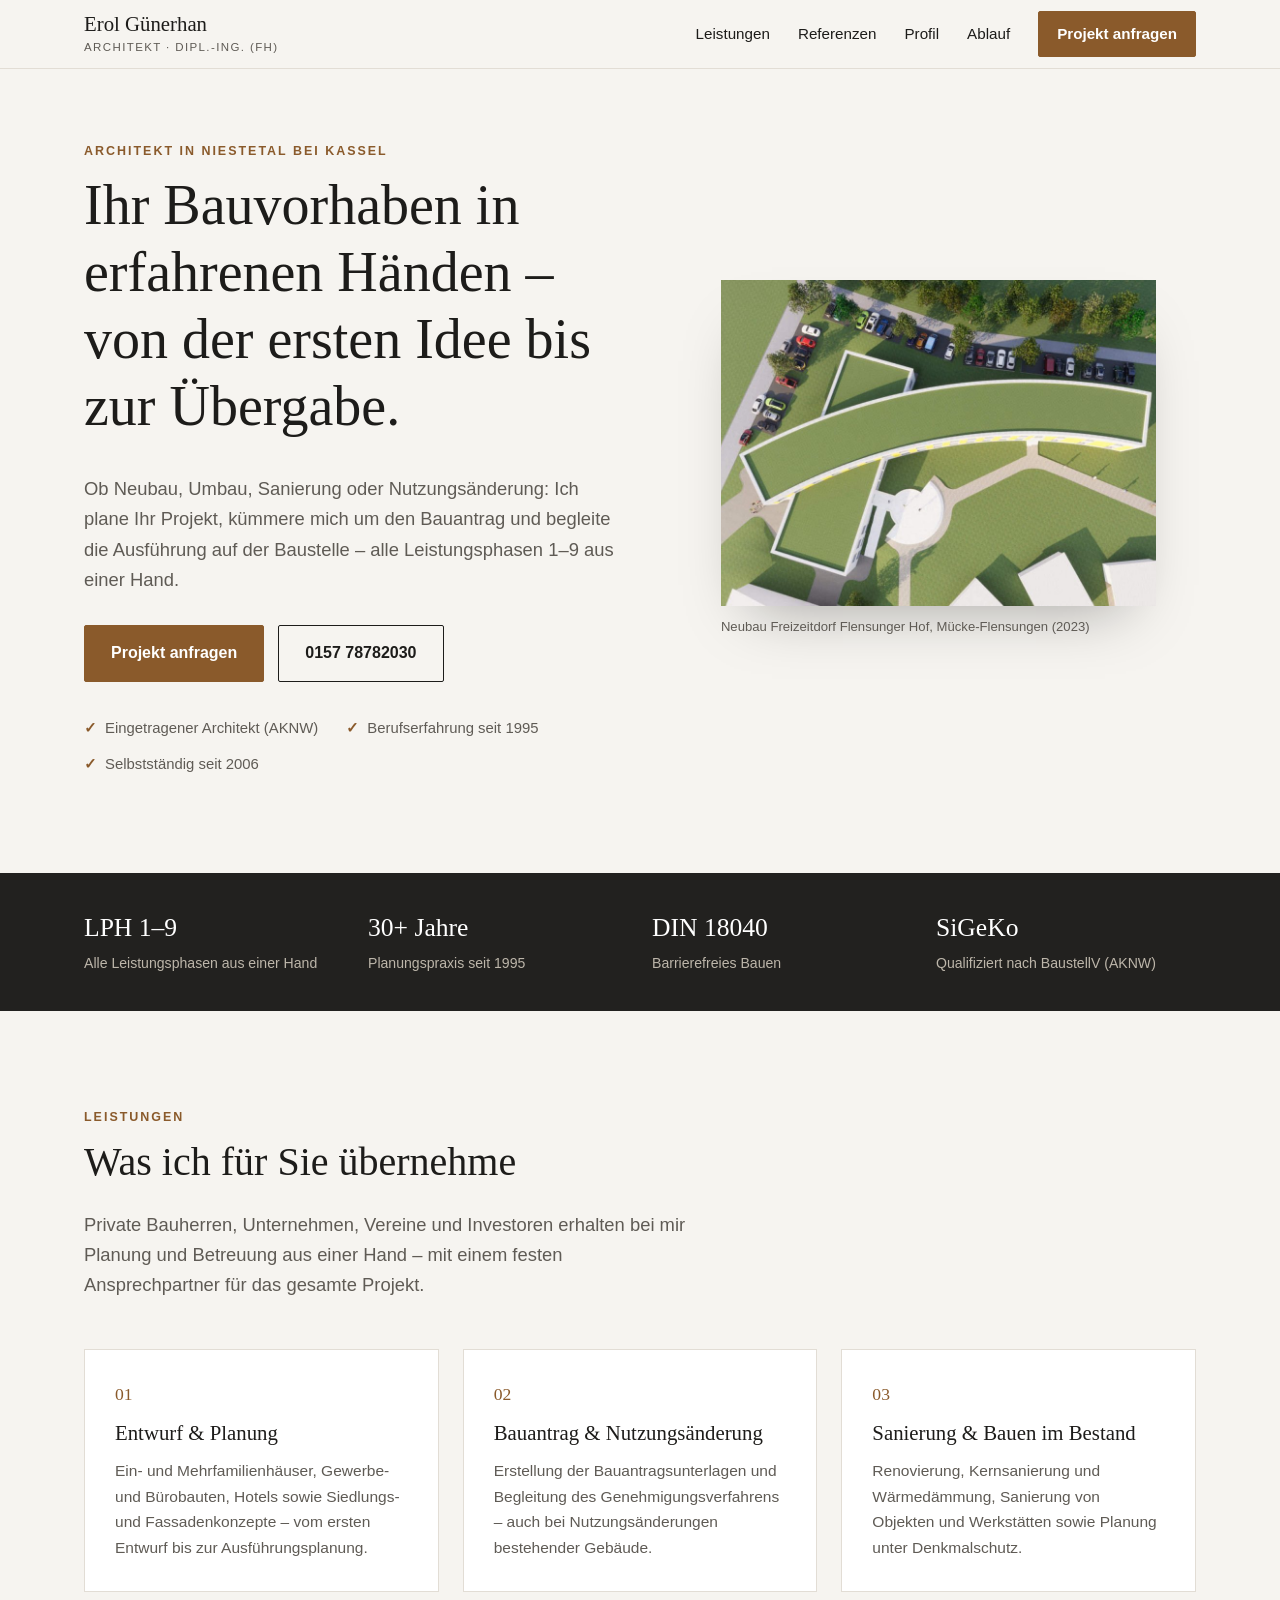
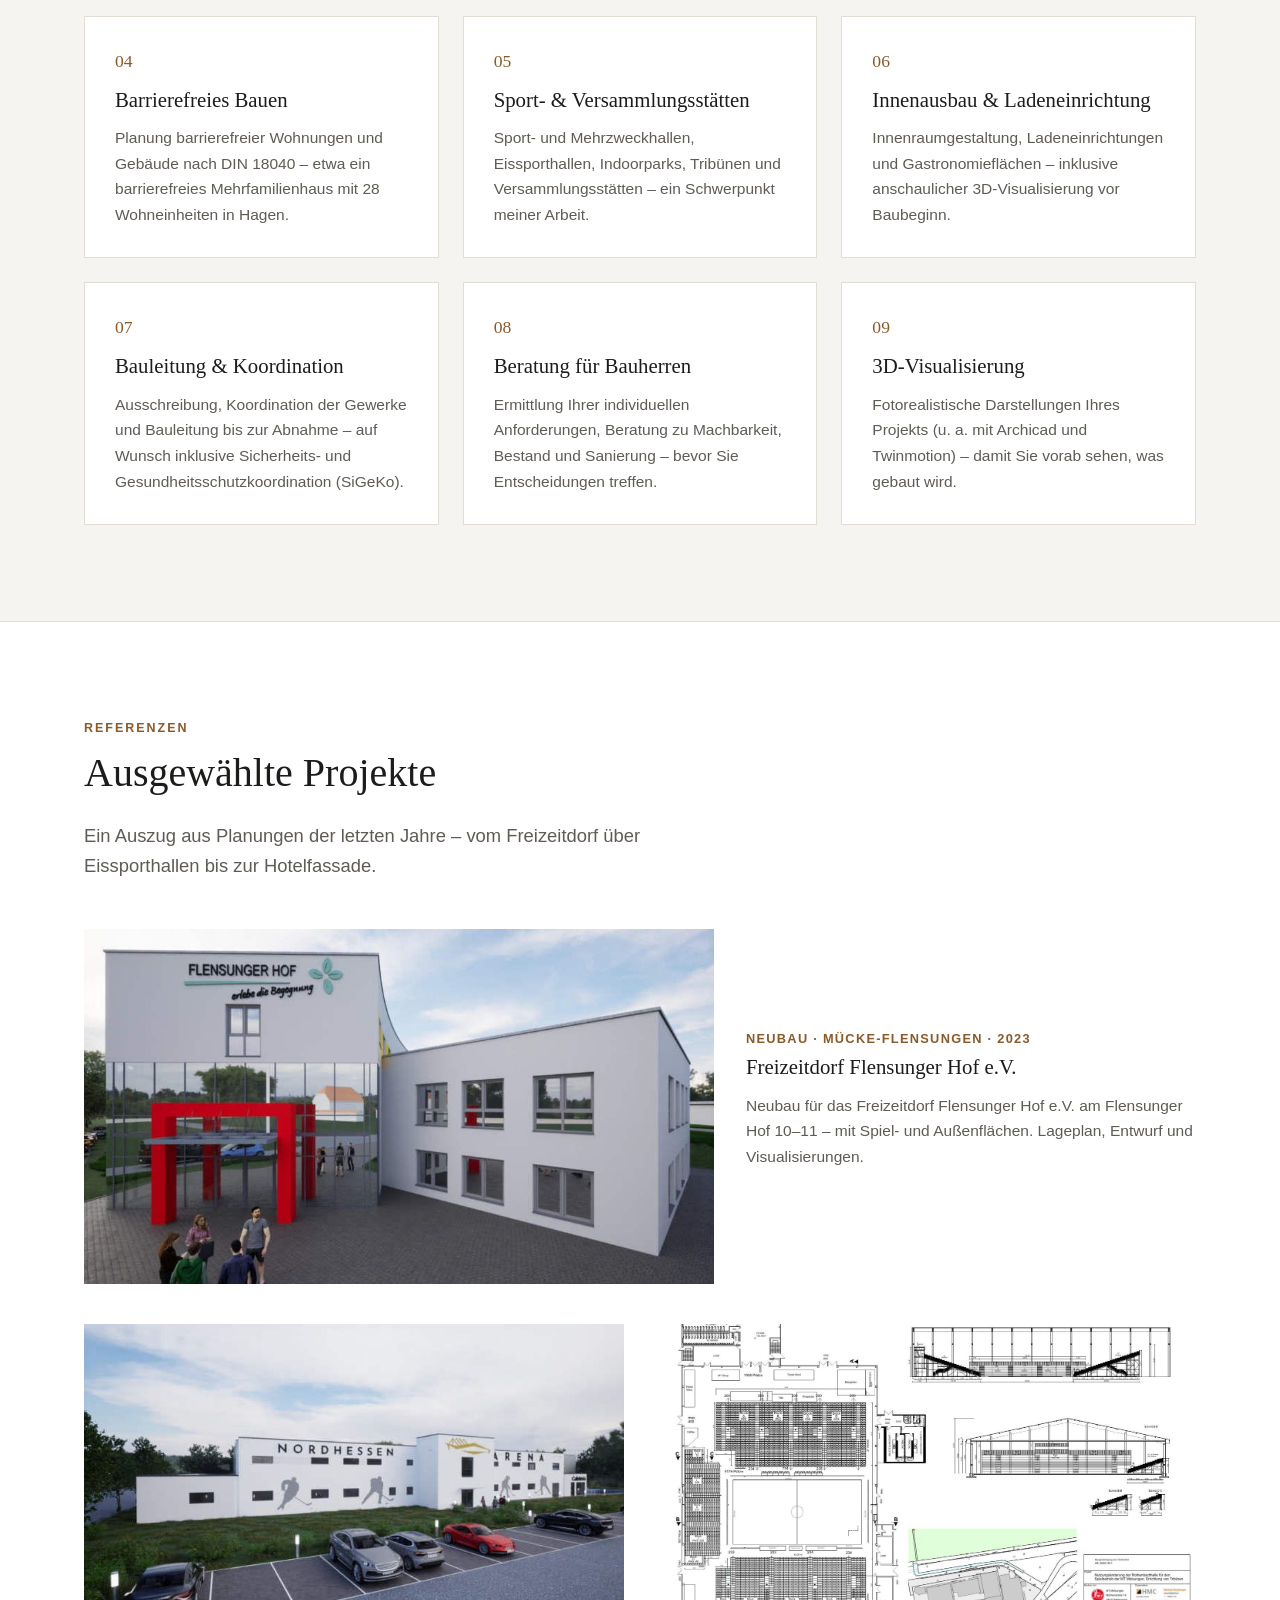
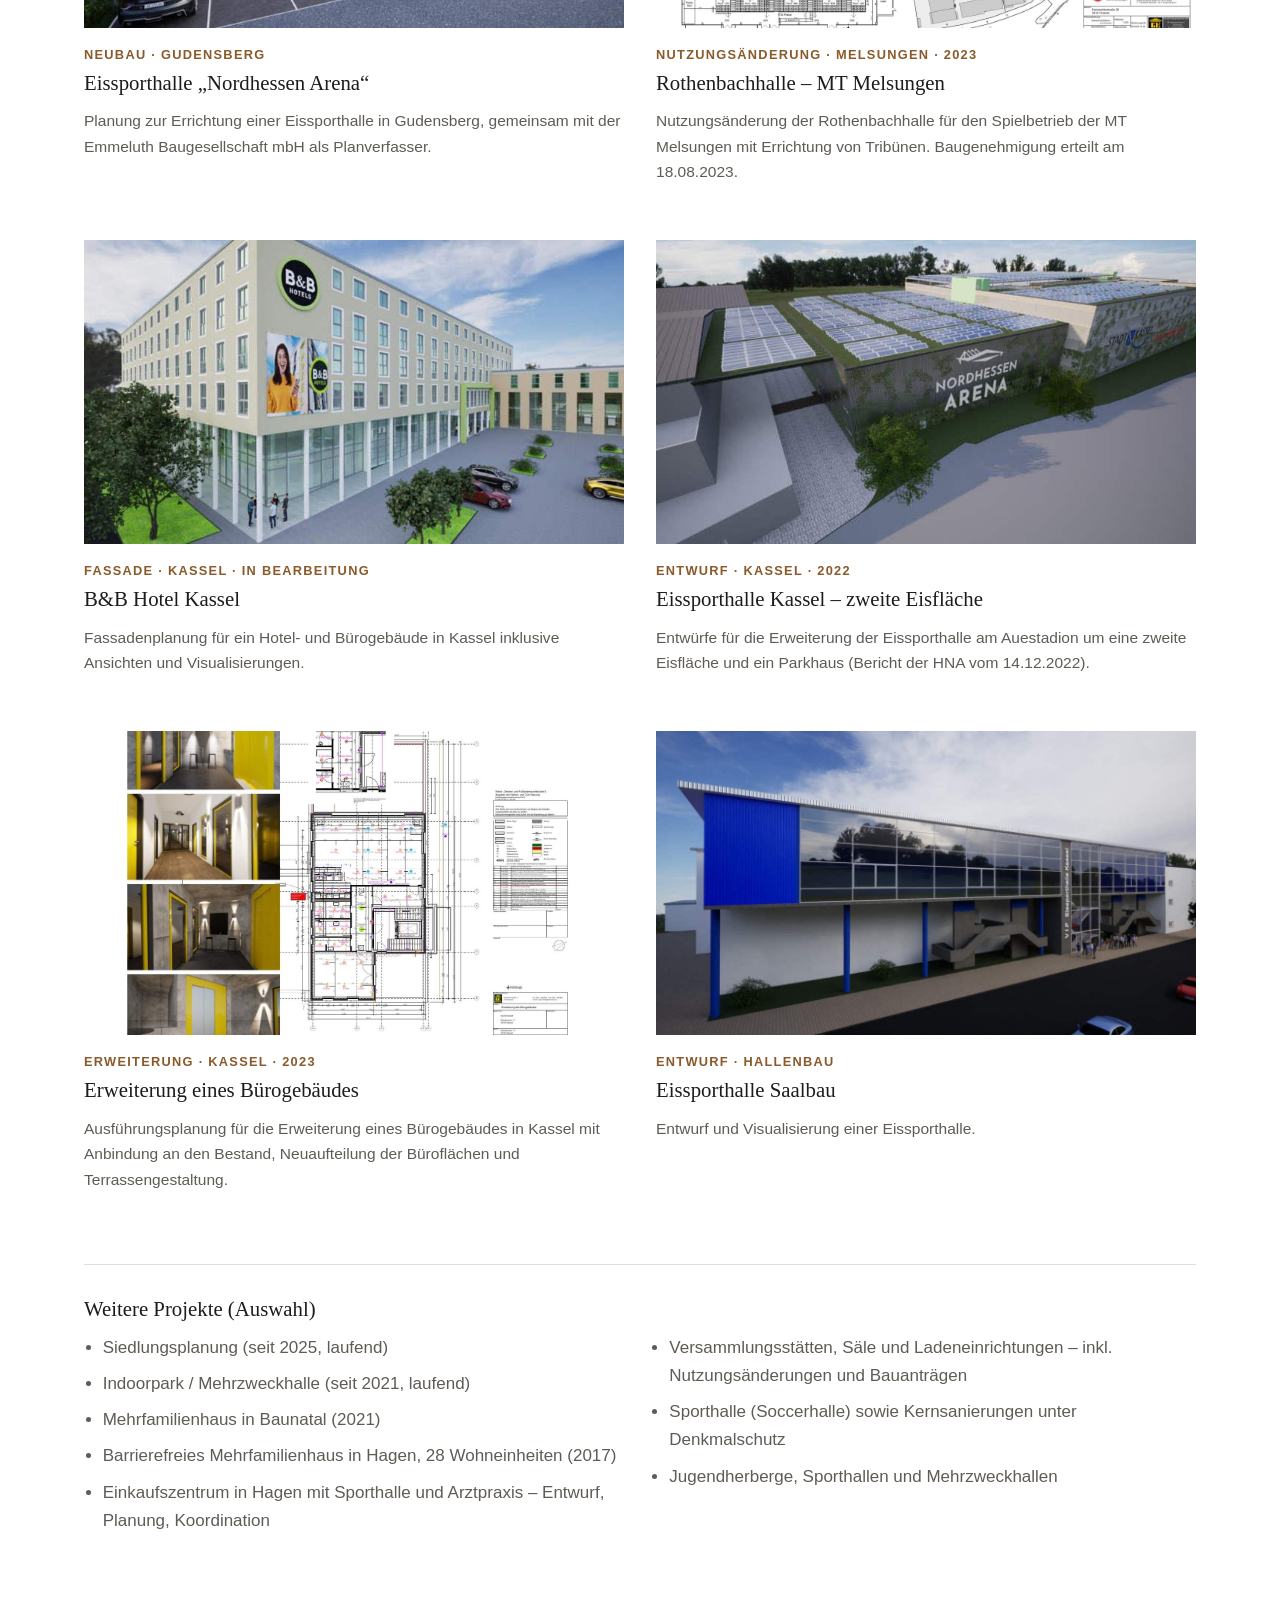
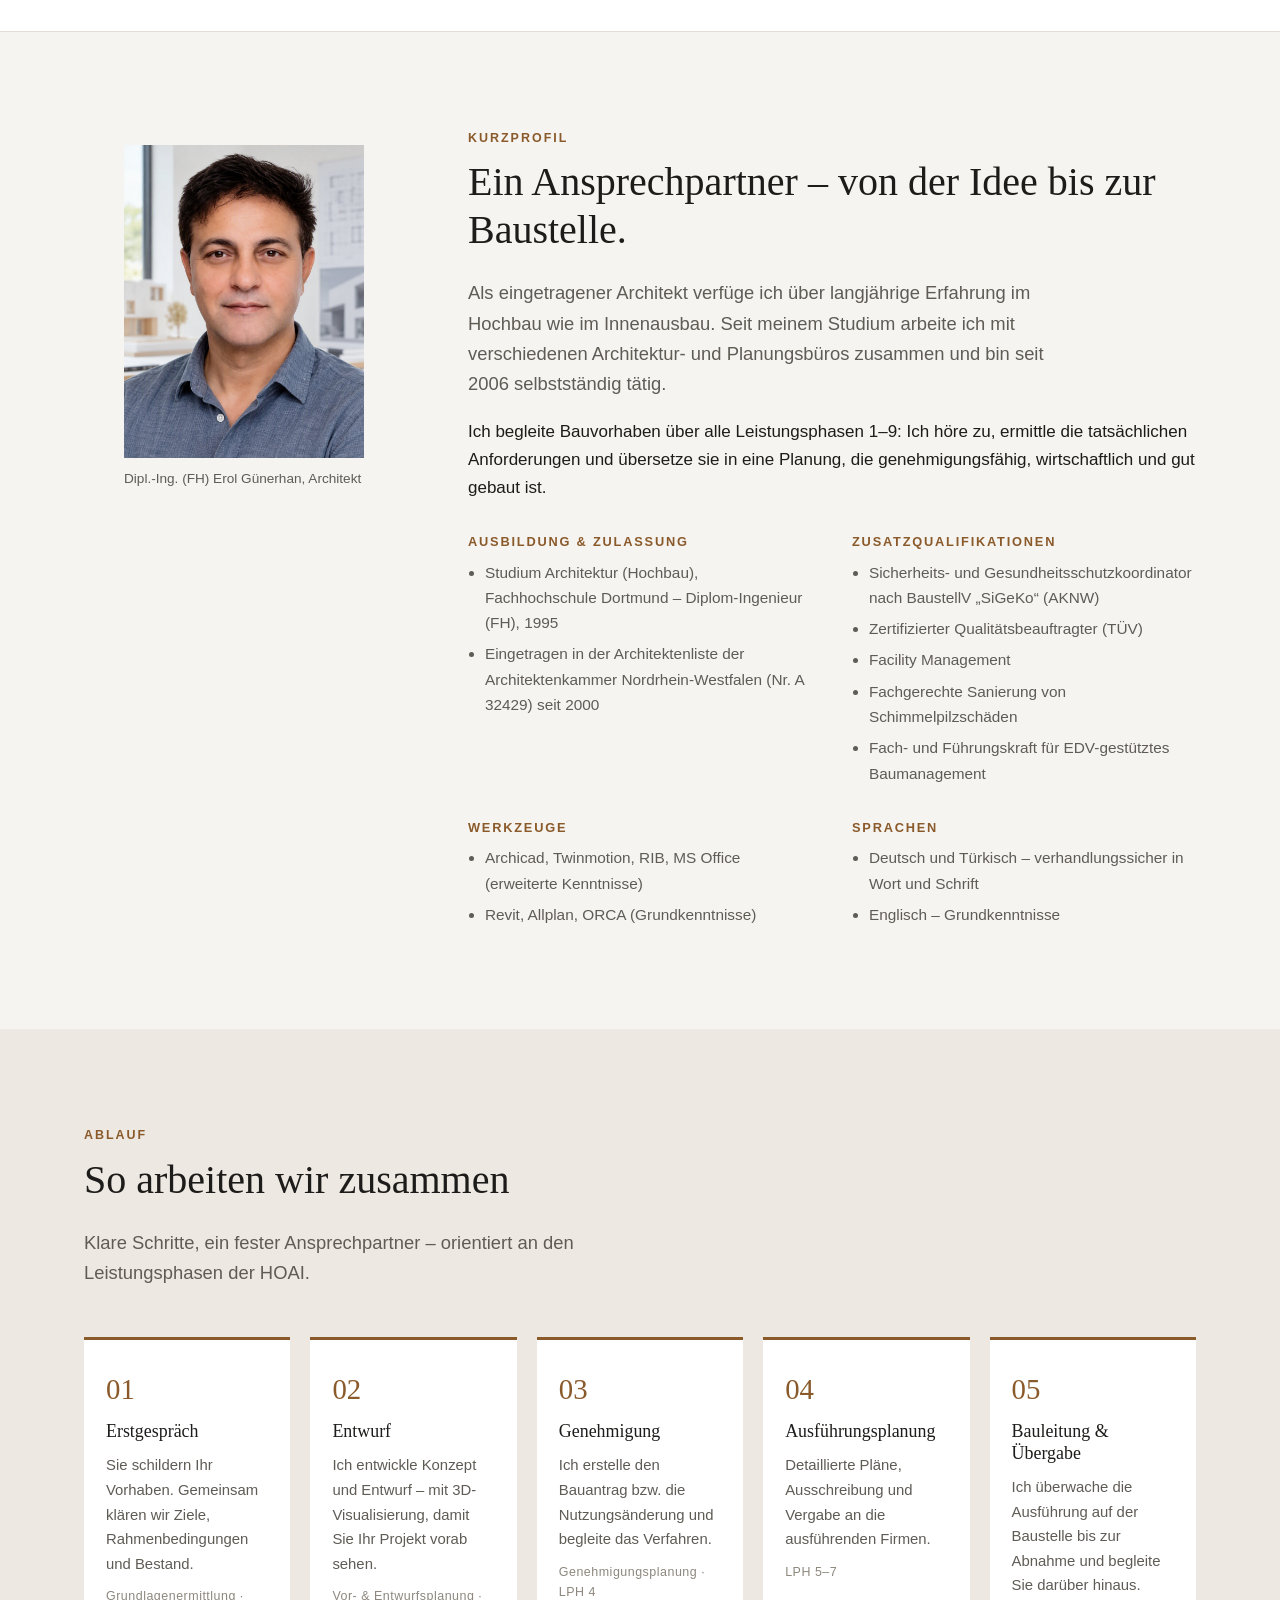
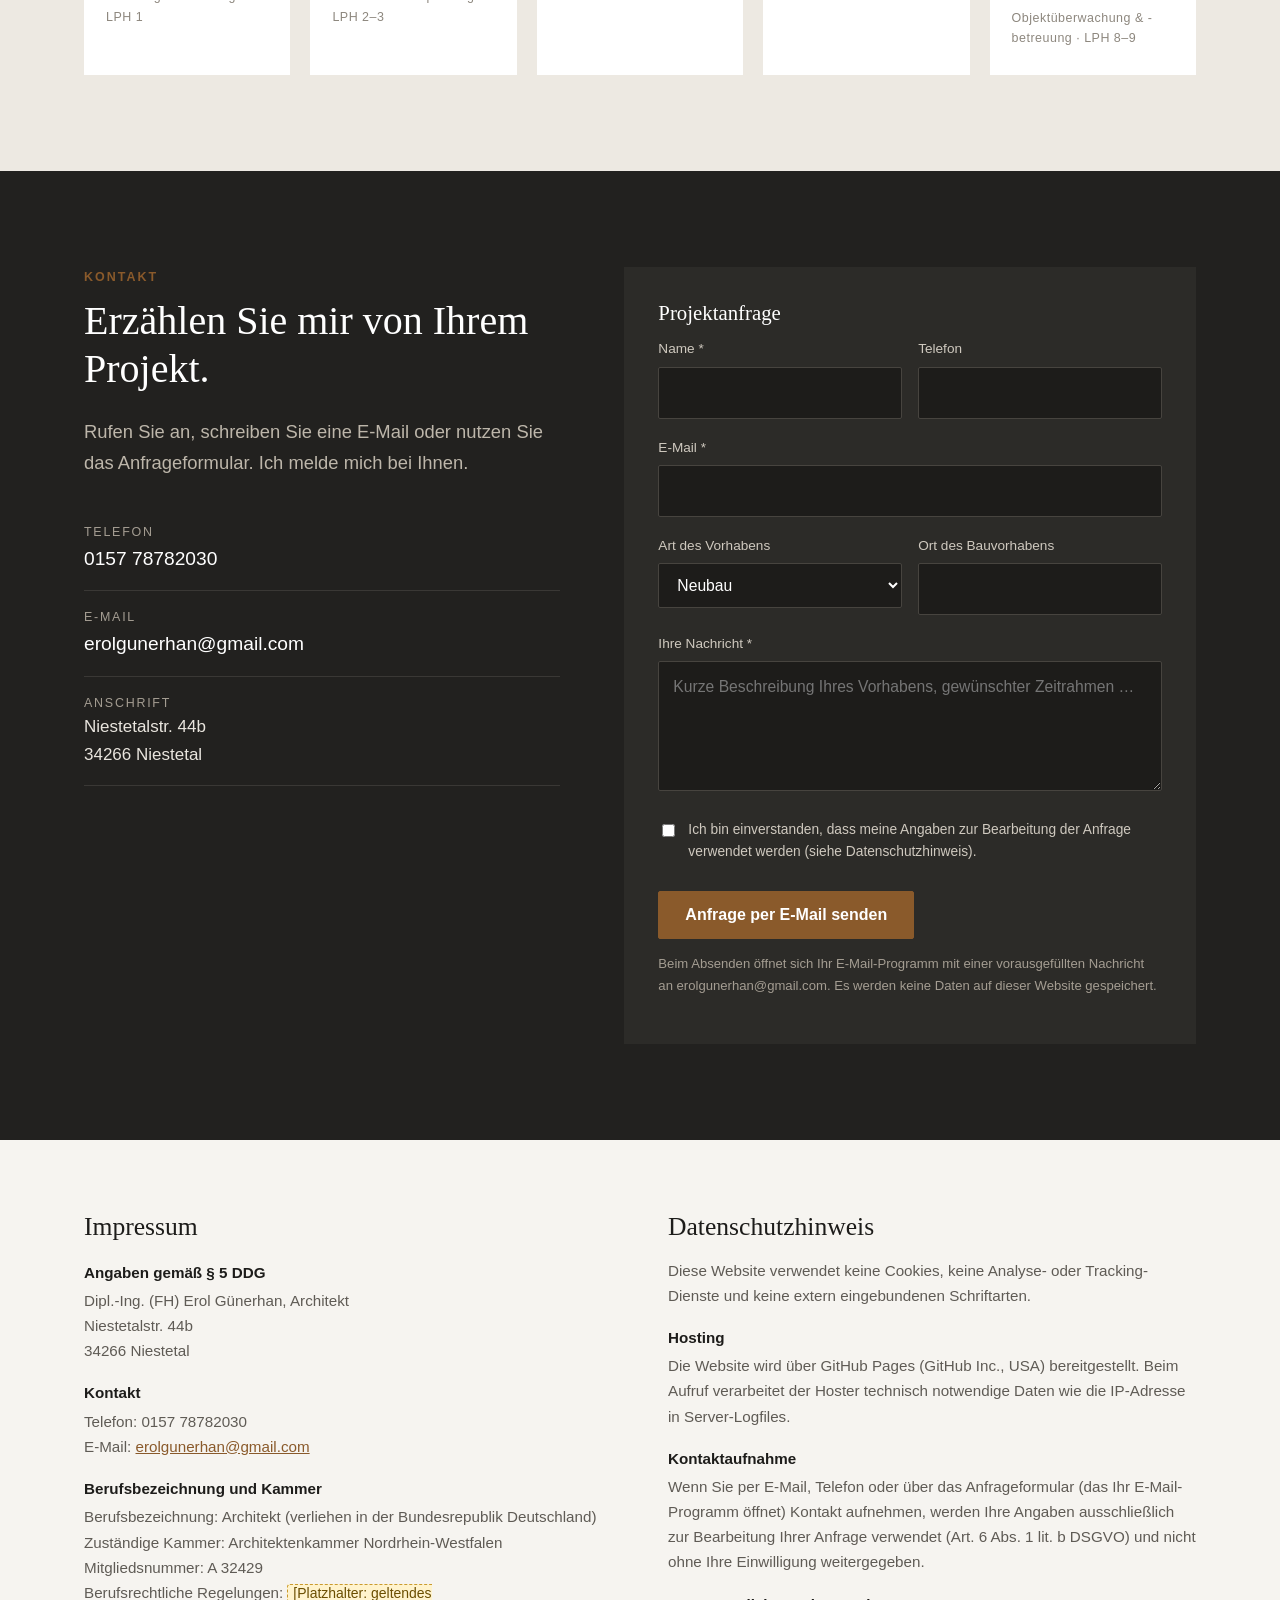
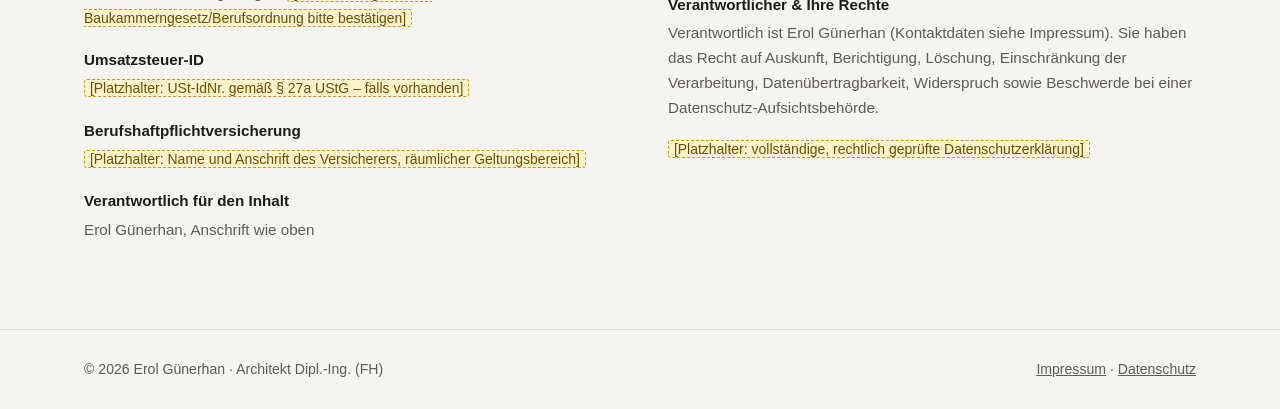
==== index.html @ 26927e98 "Profilbild durch neues Porträt ersetzen" ====
<!doctype html>
<html lang="de">
<head>
<meta charset="utf-8">
<meta name="viewport" content="width=device-width, initial-scale=1">
<title>Architekt Dipl.-Ing. Erol Günerhan – Planung, Bauantrag &amp; Bauleitung | Niestetal bei Kassel</title>
<meta name="description" content="Architekt Dipl.-Ing. (FH) Erol Günerhan aus Niestetal bei Kassel: Planung, Bauanträge, Sanierung, barrierefreies Bauen und Bauleitung – alle Leistungsphasen 1–9 aus einer Hand.">
<meta property="og:title" content="Architekt Dipl.-Ing. Erol Günerhan">
<meta property="og:description" content="Planung, Bauantrag, Sanierung und Bauleitung – Leistungsphasen 1–9 aus einer Hand.">
<meta property="og:image" content="assets/img/flensunger-hof-luftbild.jpg">
<link rel="stylesheet" href="assets/style.css">
</head>
<body>

<header class="site-header">
  <div class="wrap">
    <a class="brand" href="#top"><strong>Erol Günerhan</strong><span>Architekt · Dipl.-Ing. (FH)</span></a>
    <button class="nav-toggle" aria-expanded="false" aria-controls="nav">Menü</button>
    <nav class="nav" id="nav">
      <a href="#leistungen">Leistungen</a>
      <a href="#referenzen">Referenzen</a>
      <a href="#profil">Profil</a>
      <a href="#ablauf">Ablauf</a>
      <a class="btn btn-primary" href="#kontakt">Projekt anfragen</a>
    </nav>
  </div>
</header>

<main id="top">
  <!-- HERO -->
  <section class="hero">
    <div class="wrap hero-grid">
      <div>
        <p class="eyebrow">Architekt in Niestetal bei Kassel</p>
        <h1>Ihr Bauvorhaben in erfahrenen Händen – von der ersten Idee bis zur Übergabe.</h1>
        <p class="lead">Ob Neubau, Umbau, Sanierung oder Nutzungsänderung: Ich plane Ihr Projekt, kümmere mich um den Bauantrag und begleite die Ausführung auf der Baustelle – alle Leistungsphasen 1–9 aus einer Hand.</p>
        <div class="hero-actions">
          <a class="btn btn-primary" href="#kontakt">Projekt anfragen</a>
          <a class="btn btn-ghost" href="tel:+4915778782030">0157 78782030</a>
        </div>
        <ul class="hero-facts">
          <li>Eingetragener Architekt (AKNW)</li>
          <li>Berufserfahrung seit 1995</li>
          <li>Selbstständig seit 2006</li>
        </ul>
      </div>
      <figure class="hero-media">
        <img src="assets/img/flensunger-hof-luftbild.jpg" alt="Visualisierung Neubau Freizeitdorf Flensunger Hof, Luftansicht mit begrüntem Bogendach" width="1200" height="674">
        <figcaption>Neubau Freizeitdorf Flensunger Hof, Mücke-Flensungen (2023)</figcaption>
      </figure>
    </div>
  </section>

  <!-- TRUST -->
  <div class="trust">
    <div class="wrap">
      <ul>
        <li><strong>LPH 1–9</strong><span>Alle Leistungsphasen aus einer Hand</span></li>
        <li><strong>30+ Jahre</strong><span>Planungspraxis seit 1995</span></li>
        <li><strong>DIN 18040</strong><span>Barrierefreies Bauen</span></li>
        <li><strong>SiGeKo</strong><span>Qualifiziert nach BaustellV (AKNW)</span></li>
      </ul>
    </div>
  </div>

  <!-- LEISTUNGEN -->
  <section id="leistungen">
    <div class="wrap">
      <div class="section-head">
        <p class="eyebrow">Leistungen</p>
        <h2>Was ich für Sie übernehme</h2>
        <p class="lead">Private Bauherren, Unternehmen, Vereine und Investoren erhalten bei mir Planung und Betreuung aus einer Hand – mit einem festen Ansprechpartner für das gesamte Projekt.</p>
      </div>
      <div class="services">
        <article class="card"><span class="num">01</span><h3>Entwurf &amp; Planung</h3><p>Ein- und Mehrfamilienhäuser, Gewerbe- und Bürobauten, Hotels sowie Siedlungs- und Fassadenkonzepte – vom ersten Entwurf bis zur Ausführungsplanung.</p></article>
        <article class="card"><span class="num">02</span><h3>Bauantrag &amp; Nutzungsänderung</h3><p>Erstellung der Bauantragsunterlagen und Begleitung des Genehmigungsverfahrens – auch bei Nutzungsänderungen bestehender Gebäude.</p></article>
        <article class="card"><span class="num">03</span><h3>Sanierung &amp; Bauen im Bestand</h3><p>Renovierung, Kernsanierung und Wärmedämmung, Sanierung von Objekten und Werkstätten sowie Planung unter Denkmalschutz.</p></article>
        <article class="card"><span class="num">04</span><h3>Barrierefreies Bauen</h3><p>Planung barrierefreier Wohnungen und Gebäude nach DIN 18040 – etwa ein barrierefreies Mehrfamilienhaus mit 28 Wohneinheiten in Hagen.</p></article>
        <article class="card"><span class="num">05</span><h3>Sport- &amp; Versammlungsstätten</h3><p>Sport- und Mehrzweckhallen, Eissporthallen, Indoorparks, Tribünen und Versammlungsstätten – ein Schwerpunkt meiner Arbeit.</p></article>
        <article class="card"><span class="num">06</span><h3>Innenausbau &amp; Ladeneinrichtung</h3><p>Innenraumgestaltung, Ladeneinrichtungen und Gastronomieflächen – inklusive anschaulicher 3D-Visualisierung vor Baubeginn.</p></article>
        <article class="card"><span class="num">07</span><h3>Bauleitung &amp; Koordination</h3><p>Ausschreibung, Koordination der Gewerke und Bauleitung bis zur Abnahme – auf Wunsch inklusive Sicherheits- und Gesundheitsschutzkoordination (SiGeKo).</p></article>
        <article class="card"><span class="num">08</span><h3>Beratung für Bauherren</h3><p>Ermittlung Ihrer individuellen Anforderungen, Beratung zu Machbarkeit, Bestand und Sanierung – bevor Sie Entscheidungen treffen.</p></article>
        <article class="card"><span class="num">09</span><h3>3D-Visualisierung</h3><p>Fotorealistische Darstellungen Ihres Projekts (u.&nbsp;a. mit Archicad und Twinmotion) – damit Sie vorab sehen, was gebaut wird.</p></article>
      </div>
    </div>
  </section>

  <!-- REFERENZEN -->
  <section id="referenzen">
    <div class="wrap">
      <div class="section-head">
        <p class="eyebrow">Referenzen</p>
        <h2>Ausgewählte Projekte</h2>
        <p class="lead">Ein Auszug aus Planungen der letzten Jahre – vom Freizeitdorf über Eissporthallen bis zur Hotelfassade.</p>
      </div>

      <div class="projects">
        <article class="project wide">
          <figure><img src="assets/img/flensunger-hof-ansicht.jpg" alt="Visualisierung Flensunger Hof, Eingangsbereich mit Fassade" loading="lazy" width="909" height="511"></figure>
          <div>
            <p class="meta">Neubau · Mücke-Flensungen · 2023</p>
            <h3>Freizeitdorf Flensunger Hof e.V.</h3>
            <p>Neubau für das Freizeitdorf Flensunger Hof e.V. am Flensunger Hof 10–11 – mit Spiel- und Außenflächen. Lageplan, Entwurf und Visualisierungen.</p>
          </div>
        </article>

        <article class="project">
          <figure><img src="assets/img/eissporthalle-gudensberg.jpg" alt="Visualisierung Eissporthalle Nordhessen Arena in Gudensberg" loading="lazy" width="730" height="410"></figure>
          <p class="meta">Neubau · Gudensberg</p>
          <h3>Eissporthalle „Nordhessen Arena“</h3>
          <p>Planung zur Errichtung einer Eissporthalle in Gudensberg, gemeinsam mit der Emmeluth Baugesellschaft mbH als Planverfasser.</p>
        </article>

        <article class="project">
          <figure><img src="assets/img/rothenbachhalle-plan.jpg" alt="Grundriss und Schnitte Rothenbachhalle Melsungen mit Tribünen" loading="lazy" width="1400" height="991"></figure>
          <p class="meta">Nutzungsänderung · Melsungen · 2023</p>
          <h3>Rothenbachhalle – MT Melsungen</h3>
          <p>Nutzungsänderung der Rothenbachhalle für den Spielbetrieb der MT Melsungen mit Errichtung von Tribünen. Baugenehmigung erteilt am 18.08.2023.</p>
        </article>

        <article class="project">
          <figure><img src="assets/img/bb-hotel-kassel.jpg" alt="Visualisierung Fassade B&amp;B Hotel Kassel" loading="lazy" width="746" height="420"></figure>
          <p class="meta">Fassade · Kassel · in Bearbeitung</p>
          <h3>B&amp;B Hotel Kassel</h3>
          <p>Fassadenplanung für ein Hotel- und Bürogebäude in Kassel inklusive Ansichten und Visualisierungen.</p>
        </article>

        <article class="project">
          <figure><img src="assets/img/eissporthalle-kassel.jpg" alt="Visualisierung Erweiterung Eissporthalle Kassel mit Parkhaus" loading="lazy" width="724" height="407"></figure>
          <p class="meta">Entwurf · Kassel · 2022</p>
          <h3>Eissporthalle Kassel – zweite Eisfläche</h3>
          <p>Entwürfe für die Erweiterung der Eissporthalle am Auestadion um eine zweite Eisfläche und ein Parkhaus (Bericht der HNA vom 14.12.2022).</p>
        </article>

        <article class="project">
          <figure><img src="assets/img/buero-kassel-plan.jpg" alt="Ausführungsplanung Erweiterung Bürogebäude Kassel" loading="lazy" width="1400" height="991"></figure>
          <p class="meta">Erweiterung · Kassel · 2023</p>
          <h3>Erweiterung eines Bürogebäudes</h3>
          <p>Ausführungsplanung für die Erweiterung eines Bürogebäudes in Kassel mit Anbindung an den Bestand, Neuaufteilung der Büroflächen und Terrassengestaltung.</p>
        </article>

        <article class="project">
          <figure><img src="assets/img/eissporthalle-saalbau.jpg" alt="Visualisierung Eissporthalle Saalbau" loading="lazy" width="1114" height="626"></figure>
          <p class="meta">Entwurf · Hallenbau</p>
          <h3>Eissporthalle Saalbau</h3>
          <p>Entwurf und Visualisierung einer Eissporthalle.</p>
        </article>
      </div>

      <div class="more-projects">
        <h3>Weitere Projekte (Auswahl)</h3>
        <ul>
          <li>Siedlungsplanung (seit 2025, laufend)</li>
          <li>Indoorpark / Mehrzweckhalle (seit 2021, laufend)</li>
          <li>Mehrfamilienhaus in Baunatal (2021)</li>
          <li>Barrierefreies Mehrfamilienhaus in Hagen, 28 Wohneinheiten (2017)</li>
          <li>Einkaufszentrum in Hagen mit Sporthalle und Arztpraxis – Entwurf, Planung, Koordination</li>
          <li>Versammlungsstätten, Säle und Ladeneinrichtungen – inkl. Nutzungsänderungen und Bauanträgen</li>
          <li>Sporthalle (Soccerhalle) sowie Kernsanierungen unter Denkmalschutz</li>
          <li>Jugendherberge, Sporthallen und Mehrzweckhallen</li>
        </ul>
      </div>
    </div>
  </section>

  <!-- PROFIL -->
  <section id="profil">
    <div class="wrap profile-grid">
      <figure class="profile-photo">
        <img src="assets/img/erol-guenerhan-portrait.jpg" alt="Porträt Erol Günerhan" loading="lazy" width="900" height="1174">
        <figcaption>Dipl.-Ing. (FH) Erol Günerhan, Architekt</figcaption>
      </figure>
      <div>
        <p class="eyebrow">Kurzprofil</p>
        <h2>Ein Ansprechpartner – von der Idee bis zur Baustelle.</h2>
        <p class="lead">Als eingetragener Architekt verfüge ich über langjährige Erfahrung im Hochbau wie im Innenausbau. Seit meinem Studium arbeite ich mit verschiedenen Architektur- und Planungsbüros zusammen und bin seit 2006 selbstständig tätig.</p>
        <p>Ich begleite Bauvorhaben über alle Leistungsphasen 1–9: Ich höre zu, ermittle die tatsächlichen Anforderungen und übersetze sie in eine Planung, die genehmigungsfähig, wirtschaftlich und gut gebaut ist.</p>

        <div class="quals">
          <div>
            <h3>Ausbildung &amp; Zulassung</h3>
            <ul>
              <li>Studium Architektur (Hochbau), Fachhochschule Dortmund – Diplom-Ingenieur (FH), 1995</li>
              <li>Eingetragen in der Architektenliste der Architektenkammer Nordrhein-Westfalen (Nr. A 32429) seit 2000</li>
            </ul>
          </div>
          <div>
            <h3>Zusatzqualifikationen</h3>
            <ul>
              <li>Sicherheits- und Gesundheitsschutzkoordinator nach BaustellV „SiGeKo“ (AKNW)</li>
              <li>Zertifizierter Qualitätsbeauftragter (TÜV)</li>
              <li>Facility Management</li>
              <li>Fachgerechte Sanierung von Schimmelpilzschäden</li>
              <li>Fach- und Führungskraft für EDV-gestütztes Baumanagement</li>
            </ul>
          </div>
          <div>
            <h3>Werkzeuge</h3>
            <ul>
              <li>Archicad, Twinmotion, RIB, MS Office (erweiterte Kenntnisse)</li>
              <li>Revit, Allplan, ORCA (Grundkenntnisse)</li>
            </ul>
          </div>
          <div>
            <h3>Sprachen</h3>
            <ul>
              <li>Deutsch und Türkisch – verhandlungssicher in Wort und Schrift</li>
              <li>Englisch – Grundkenntnisse</li>
            </ul>
          </div>
        </div>
      </div>
    </div>
  </section>

  <!-- ABLAUF -->
  <section id="ablauf">
    <div class="wrap">
      <div class="section-head">
        <p class="eyebrow">Ablauf</p>
        <h2>So arbeiten wir zusammen</h2>
        <p class="lead">Klare Schritte, ein fester Ansprechpartner – orientiert an den Leistungsphasen der HOAI.</p>
      </div>
      <ol class="steps">
        <li><h3>Erstgespräch</h3><p>Sie schildern Ihr Vorhaben. Gemeinsam klären wir Ziele, Rahmenbedingungen und Bestand.</p><small>Grundlagenermittlung · LPH 1</small></li>
        <li><h3>Entwurf</h3><p>Ich entwickle Konzept und Entwurf – mit 3D-Visualisierung, damit Sie Ihr Projekt vorab sehen.</p><small>Vor- &amp; Entwurfsplanung · LPH 2–3</small></li>
        <li><h3>Genehmigung</h3><p>Ich erstelle den Bauantrag bzw. die Nutzungsänderung und begleite das Verfahren.</p><small>Genehmigungsplanung · LPH 4</small></li>
        <li><h3>Ausführungsplanung</h3><p>Detaillierte Pläne, Ausschreibung und Vergabe an die ausführenden Firmen.</p><small>LPH 5–7</small></li>
        <li><h3>Bauleitung &amp; Übergabe</h3><p>Ich überwache die Ausführung auf der Baustelle bis zur Abnahme und begleite Sie darüber hinaus.</p><small>Objektüberwachung &amp; -betreuung · LPH 8–9</small></li>
      </ol>
    </div>
  </section>

  <!-- KONTAKT -->
  <section id="kontakt">
    <div class="wrap contact-grid">
      <div>
        <p class="eyebrow">Kontakt</p>
        <h2>Erzählen Sie mir von Ihrem Projekt.</h2>
        <p class="lead">Rufen Sie an, schreiben Sie eine E-Mail oder nutzen Sie das Anfrageformular. Ich melde mich bei Ihnen.</p>
        <ul class="contact-list">
          <li><span>Telefon</span><a href="tel:+4915778782030">0157 78782030</a></li>
          <li><span>E-Mail</span><a href="mailto:erolgunerhan@gmail.com">erolgunerhan@gmail.com</a></li>
          <li><span>Anschrift</span>Niestetalstr. 44b<br>34266 Niestetal</li>
        </ul>
      </div>

      <form id="anfrage" novalidate>
        <h3 style="color:#fff">Projektanfrage</h3>
        <div class="row">
          <div class="field"><label for="f-name">Name *</label><input id="f-name" name="name" required autocomplete="name"></div>
          <div class="field"><label for="f-tel">Telefon</label><input id="f-tel" name="telefon" type="tel" autocomplete="tel"></div>
        </div>
        <div class="field"><label for="f-mail">E-Mail *</label><input id="f-mail" name="email" type="email" required autocomplete="email"></div>
        <div class="row">
          <div class="field"><label for="f-art">Art des Vorhabens</label>
            <select id="f-art" name="art">
              <option>Neubau</option><option>Umbau / Sanierung</option><option>Nutzungsänderung / Bauantrag</option>
              <option>Barrierefreies Bauen</option><option>Innenausbau / Ladeneinrichtung</option>
              <option>Sport- / Versammlungsstätte</option><option>Bauleitung / SiGeKo</option><option>Sonstiges</option>
            </select></div>
          <div class="field"><label for="f-ort">Ort des Bauvorhabens</label><input id="f-ort" name="ort"></div>
        </div>
        <div class="field"><label for="f-msg">Ihre Nachricht *</label><textarea id="f-msg" name="nachricht" required placeholder="Kurze Beschreibung Ihres Vorhabens, gewünschter Zeitrahmen …"></textarea></div>
        <label class="consent"><input type="checkbox" id="f-ok" required> Ich bin einverstanden, dass meine Angaben zur Bearbeitung der Anfrage verwendet werden (siehe Datenschutzhinweis).</label>
        <p id="f-err" role="alert" style="color:#f0a080;font-size:.9rem;min-height:1.2em;margin:10px 0 0"></p>
        <button class="btn btn-primary" type="submit">Anfrage per E-Mail senden</button>
        <p class="form-note">Beim Absenden öffnet sich Ihr E-Mail-Programm mit einer vorausgefüllten Nachricht an erolgunerhan@gmail.com. Es werden keine Daten auf dieser Website gespeichert.</p>
      </form>
    </div>
  </section>

  <!-- RECHTLICHES -->
  <section id="rechtliches">
    <div class="wrap legal-grid">
      <div id="impressum">
        <h2>Impressum</h2>
        <h3>Angaben gemäß § 5 DDG</h3>
        <p>Dipl.-Ing. (FH) Erol Günerhan, Architekt<br>Niestetalstr. 44b<br>34266 Niestetal</p>
        <h3>Kontakt</h3>
        <p>Telefon: 0157 78782030<br>E-Mail: <a href="mailto:erolgunerhan@gmail.com">erolgunerhan@gmail.com</a></p>
        <h3>Berufsbezeichnung und Kammer</h3>
        <p>Berufsbezeichnung: Architekt (verliehen in der Bundesrepublik Deutschland)<br>
        Zuständige Kammer: Architektenkammer Nordrhein-Westfalen<br>
        Mitgliedsnummer: A 32429<br>
        Berufsrechtliche Regelungen: <span class="ph">[Platzhalter: geltendes Baukammerngesetz/Berufsordnung bitte bestätigen]</span></p>
        <h3>Umsatzsteuer-ID</h3>
        <p><span class="ph">[Platzhalter: USt-IdNr. gemäß § 27a UStG – falls vorhanden]</span></p>
        <h3>Berufshaftpflichtversicherung</h3>
        <p><span class="ph">[Platzhalter: Name und Anschrift des Versicherers, räumlicher Geltungsbereich]</span></p>
        <h3>Verantwortlich für den Inhalt</h3>
        <p>Erol Günerhan, Anschrift wie oben</p>
      </div>
      <div id="datenschutz">
        <h2>Datenschutzhinweis</h2>
        <p>Diese Website verwendet keine Cookies, keine Analyse- oder Tracking-Dienste und keine extern eingebundenen Schriftarten.</p>
        <h3>Hosting</h3>
        <p>Die Website wird über GitHub Pages (GitHub Inc., USA) bereitgestellt. Beim Aufruf verarbeitet der Hoster technisch notwendige Daten wie die IP-Adresse in Server-Logfiles.</p>
        <h3>Kontaktaufnahme</h3>
        <p>Wenn Sie per E-Mail, Telefon oder über das Anfrageformular (das Ihr E-Mail-Programm öffnet) Kontakt aufnehmen, werden Ihre Angaben ausschließlich zur Bearbeitung Ihrer Anfrage verwendet (Art. 6 Abs. 1 lit. b DSGVO) und nicht ohne Ihre Einwilligung weitergegeben.</p>
        <h3>Verantwortlicher &amp; Ihre Rechte</h3>
        <p>Verantwortlich ist Erol Günerhan (Kontaktdaten siehe Impressum). Sie haben das Recht auf Auskunft, Berichtigung, Löschung, Einschränkung der Verarbeitung, Datenübertragbarkeit, Widerspruch sowie Beschwerde bei einer Datenschutz-Aufsichtsbehörde.</p>
        <p><span class="ph">[Platzhalter: vollständige, rechtlich geprüfte Datenschutzerklärung]</span></p>
      </div>
    </div>
  </section>
</main>

<footer>
  <div class="wrap">
    <span>© <span id="year">2026</span> Erol Günerhan · Architekt Dipl.-Ing. (FH)</span>
    <span><a href="#impressum">Impressum</a> · <a href="#datenschutz">Datenschutz</a></span>
  </div>
</footer>

<div class="callbar">
  <a href="tel:+4915778782030">Anrufen</a>
  <a href="#kontakt">Anfrage senden</a>
</div>

<script>
  document.getElementById('year').textContent = new Date().getFullYear();
  const toggle = document.querySelector('.nav-toggle'), nav = document.getElementById('nav');
  toggle.addEventListener('click', () => {
    const open = nav.classList.toggle('open');
    toggle.setAttribute('aria-expanded', open);
  });
  nav.querySelectorAll('a').forEach(a => a.addEventListener('click', () => nav.classList.remove('open')));

  document.getElementById('anfrage').addEventListener('submit', e => {
    e.preventDefault();
    const f = e.target, err = document.getElementById('f-err');
    const v = n => f.elements[n].value.trim();
    if (!v('name') || !v('nachricht') || !/^\S+@\S+\.\S+$/.test(v('email'))) {
      err.textContent = 'Bitte Name, gültige E-Mail-Adresse und Nachricht angeben.'; return;
    }
    if (!document.getElementById('f-ok').checked) {
      err.textContent = 'Bitte stimmen Sie der Verwendung Ihrer Angaben zu.'; return;
    }
    err.textContent = '';
    const body = `Name: ${v('name')}\nE-Mail: ${v('email')}\nTelefon: ${v('telefon') || '-'}\nVorhaben: ${v('art')}\nOrt: ${v('ort') || '-'}\n\n${v('nachricht')}`;
    window.location.href = 'mailto:erolgunerhan@gmail.com?subject=' +
      encodeURIComponent('Projektanfrage: ' + v('art')) + '&body=' + encodeURIComponent(body);
  });
</script>
</body>
</html>
---- assets/style.css ----
:root{
  --bg:#f6f4f0; --surface:#fff; --ink:#1d1c1a; --muted:#5f5b55; --line:#e2ddd5;
  --accent:#8a5a2b; --accent-dark:#6d4520; --dark:#22211f;
  --serif:Georgia,"Times New Roman",serif;
  --sans:-apple-system,BlinkMacSystemFont,"Segoe UI",Roboto,"Helvetica Neue",Arial,sans-serif;
  --max:1160px;
}
*{box-sizing:border-box}
html{scroll-behavior:smooth;scroll-padding-top:76px}
body{margin:0;font:17px/1.65 var(--sans);color:var(--ink);background:var(--bg);-webkit-font-smoothing:antialiased}
img{max-width:100%;height:auto;display:block}
a{color:var(--accent)}
h1,h2,h3{font-family:var(--serif);font-weight:400;line-height:1.2;margin:0 0 .6em}
h1{font-size:clamp(2.1rem,4.6vw,3.5rem)}
h2{font-size:clamp(1.7rem,3.2vw,2.5rem)}
h3{font-size:1.3rem}
p{margin:0 0 1em}
.wrap{max-width:var(--max);margin:0 auto;padding:0 24px}
.eyebrow{font-size:.78rem;letter-spacing:.16em;text-transform:uppercase;color:var(--accent);font-weight:600;margin-bottom:.8em}
.lead{font-size:1.15rem;color:var(--muted);max-width:60ch}
section{padding:96px 0}
.section-head{max-width:720px;margin-bottom:48px}
.ph{background:#fff3cd;border:1px dashed #c99a2e;color:#6b4e00;padding:0 .35em;border-radius:3px;font-size:.92em}

/* Buttons */
.btn{display:inline-block;padding:14px 26px;border-radius:2px;font-weight:600;text-decoration:none;border:1px solid var(--accent);transition:.2s;font-size:1rem;cursor:pointer;font-family:inherit}
.btn-primary{background:var(--accent);color:#fff}
.btn-primary:hover{background:var(--accent-dark);border-color:var(--accent-dark)}
.btn-ghost{color:var(--ink);border-color:var(--ink);background:transparent}
.btn-ghost:hover{background:var(--ink);color:#fff}
.btn-light{color:#fff;border-color:#fff;background:transparent}
.btn-light:hover{background:#fff;color:var(--dark)}

/* Header */
.site-header{position:sticky;top:0;z-index:50;background:rgba(246,244,240,.95);backdrop-filter:blur(6px);border-bottom:1px solid var(--line)}
.site-header .wrap{display:flex;align-items:center;justify-content:space-between;height:68px}
.brand{text-decoration:none;color:var(--ink);line-height:1.15}
.brand strong{font-family:var(--serif);font-weight:400;font-size:1.3rem;display:block}
.brand span{font-size:.72rem;letter-spacing:.12em;text-transform:uppercase;color:var(--muted)}
.nav{display:flex;gap:28px;align-items:center}
.nav a{color:var(--ink);text-decoration:none;font-size:.95rem}
.nav a:hover{color:var(--accent)}
.nav .btn{padding:9px 18px;color:#fff}
.nav-toggle{display:none;background:none;border:1px solid var(--line);padding:8px 12px;font-size:1rem;cursor:pointer}

/* Hero */
.hero{padding:72px 0 96px}
.hero-grid{display:grid;grid-template-columns:1.05fr 1fr;gap:56px;align-items:center}
.hero-actions{display:flex;flex-wrap:wrap;gap:14px;margin:30px 0 34px}
.hero-facts{display:flex;flex-wrap:wrap;gap:12px 28px;padding:0;margin:0;list-style:none;color:var(--muted);font-size:.93rem}
.hero-facts li::before{content:"✓";color:var(--accent);margin-right:8px;font-weight:700}
.hero-media{position:relative}
.hero-media img{width:100%;aspect-ratio:4/3;object-fit:cover;box-shadow:0 30px 60px -30px rgba(0,0,0,.35)}
.hero-media figcaption{font-size:.82rem;color:var(--muted);margin-top:10px}

/* Trust bar */
.trust{background:var(--dark);color:#e9e5de;padding:34px 0}
.trust ul{list-style:none;margin:0;padding:0;display:grid;grid-template-columns:repeat(4,1fr);gap:24px}
.trust strong{display:block;font-family:var(--serif);font-weight:400;font-size:1.6rem;color:#fff}
.trust span{font-size:.88rem;color:#bdb6aa}

/* Services */
.services{display:grid;grid-template-columns:repeat(3,1fr);gap:24px}
.card{background:var(--surface);border:1px solid var(--line);padding:30px}
.card .num{font-family:var(--serif);color:var(--accent);font-size:1.1rem;margin-bottom:12px;display:block}
.card p{color:var(--muted);margin:0;font-size:.97rem}

/* Projects */
#referenzen{background:var(--surface);border-top:1px solid var(--line);border-bottom:1px solid var(--line)}
.projects{display:grid;grid-template-columns:repeat(2,1fr);gap:40px 32px}
.project figure{margin:0 0 16px;overflow:hidden;background:#ece8e1}
.project img{width:100%;aspect-ratio:16/9;object-fit:cover;transition:transform .5s}
.project:hover img{transform:scale(1.03)}
.project .meta{font-size:.8rem;letter-spacing:.1em;text-transform:uppercase;color:var(--accent);font-weight:600;margin-bottom:6px}
.project p{color:var(--muted);font-size:.97rem}
.project.wide{grid-column:1/-1;display:grid;grid-template-columns:1.4fr 1fr;gap:32px;align-items:center}
.project.wide figure{margin:0}
.more-projects{margin-top:56px;padding-top:32px;border-top:1px solid var(--line)}
.more-projects ul{columns:2;gap:40px;padding-left:1.1em;color:var(--muted);margin:0}
.more-projects li{margin-bottom:8px;break-inside:avoid}

/* Profile */
.profile-grid{display:grid;grid-template-columns:320px 1fr;gap:64px;align-items:start}
.profile-photo img{width:100%;aspect-ratio:900/1174;object-fit:cover;object-position:50% 25%}
.profile-photo figcaption{font-size:.85rem;color:var(--muted);margin-top:10px}
.quals{display:grid;grid-template-columns:repeat(2,1fr);gap:28px 40px;margin-top:32px}
.quals h3{font-family:var(--sans);font-size:.8rem;letter-spacing:.14em;text-transform:uppercase;color:var(--accent);font-weight:600;margin-bottom:10px}
.quals ul{margin:0;padding-left:1.1em;color:var(--muted);font-size:.96rem}
.quals li{margin-bottom:6px}

/* Process */
#ablauf{background:#ede9e2}
.steps{list-style:none;margin:0;padding:0;display:grid;grid-template-columns:repeat(5,1fr);gap:20px;counter-reset:s}
.steps li{counter-increment:s;background:var(--surface);padding:26px 22px;border-top:3px solid var(--accent)}
.steps li::before{content:"0" counter(s);font-family:var(--serif);font-size:1.8rem;color:var(--accent);display:block;margin-bottom:8px}
.steps h3{font-size:1.12rem}
.steps p{color:var(--muted);font-size:.93rem;margin:0}
.steps small{display:block;margin-top:10px;font-size:.78rem;color:#8d877e;letter-spacing:.04em}

/* Contact */
#kontakt{background:var(--dark);color:#e9e5de}
#kontakt h2{color:#fff}
#kontakt .lead{color:#bdb6aa}
.contact-grid{display:grid;grid-template-columns:1fr 1.2fr;gap:64px}
.contact-list{list-style:none;padding:0;margin:28px 0}
.contact-list li{padding:16px 0;border-bottom:1px solid #3a3835}
.contact-list span{display:block;font-size:.78rem;letter-spacing:.14em;text-transform:uppercase;color:#a49d92}
.contact-list a{color:#fff;font-size:1.2rem;text-decoration:none}
.contact-list a:hover{color:#d9a874}
form{background:#2c2b28;padding:34px}
.field{margin-bottom:18px}
label{display:block;font-size:.85rem;margin-bottom:6px;color:#cfc9bf}
input,select,textarea{width:100%;padding:12px 14px;background:#1d1c1a;border:1px solid #47443f;color:#fff;font:inherit;font-size:.98rem;border-radius:2px}
input:focus,select:focus,textarea:focus{outline:2px solid #d9a874;outline-offset:1px}
textarea{min-height:130px;resize:vertical}
.row{display:grid;grid-template-columns:1fr 1fr;gap:16px}
.form-note{font-size:.82rem;color:#a49d92;margin-top:14px}
.consent{display:flex;gap:10px;align-items:flex-start;font-size:.86rem;color:#cfc9bf}
.consent input{width:auto;margin-top:5px}
#kontakt .ph{color:#6b4e00}

/* Legal + footer */
#rechtliches{padding:72px 0;font-size:.95rem}
.legal-grid{display:grid;grid-template-columns:1fr 1fr;gap:56px}
.legal-grid h2{font-size:1.6rem}
.legal-grid h3{font-family:var(--sans);font-size:.95rem;font-weight:600;margin:1.4em 0 .4em}
.legal-grid p{color:var(--muted)}
footer{border-top:1px solid var(--line);padding:28px 0;font-size:.88rem;color:var(--muted)}
footer .wrap{display:flex;justify-content:space-between;flex-wrap:wrap;gap:12px}
footer a{color:var(--muted)}

/* Mobile call bar */
.callbar{display:none}

@media (max-width:1000px){
  .services{grid-template-columns:repeat(2,1fr)}
  .steps{grid-template-columns:repeat(2,1fr)}
  .trust ul{grid-template-columns:repeat(2,1fr)}
}
@media (max-width:820px){
  section{padding:68px 0}
  .nav{display:none;position:absolute;top:68px;left:0;right:0;background:var(--bg);flex-direction:column;align-items:flex-start;padding:20px 24px;gap:16px;border-bottom:1px solid var(--line)}
  .nav.open{display:flex}
  .nav-toggle{display:block}
  .hero{padding:40px 0 64px}
  .hero-grid,.profile-grid,.contact-grid,.legal-grid,.project.wide{grid-template-columns:1fr;gap:36px}
  .projects{grid-template-columns:1fr}
  .profile-photo{max-width:260px}
  .quals{grid-template-columns:1fr}
  .more-projects ul{columns:1}
  .row{grid-template-columns:1fr}
  body{padding-bottom:64px}
  .callbar{display:grid;grid-template-columns:1fr 1fr;position:fixed;bottom:0;left:0;right:0;z-index:60;box-shadow:0 -4px 16px rgba(0,0,0,.15)}
  .callbar a{padding:16px;text-align:center;font-weight:600;text-decoration:none;color:#fff;background:var(--accent)}
  .callbar a+a{background:var(--dark)}
}
@media (max-width:560px){
  .services,.steps,.trust ul{grid-template-columns:1fr}
  form{padding:24px}
}
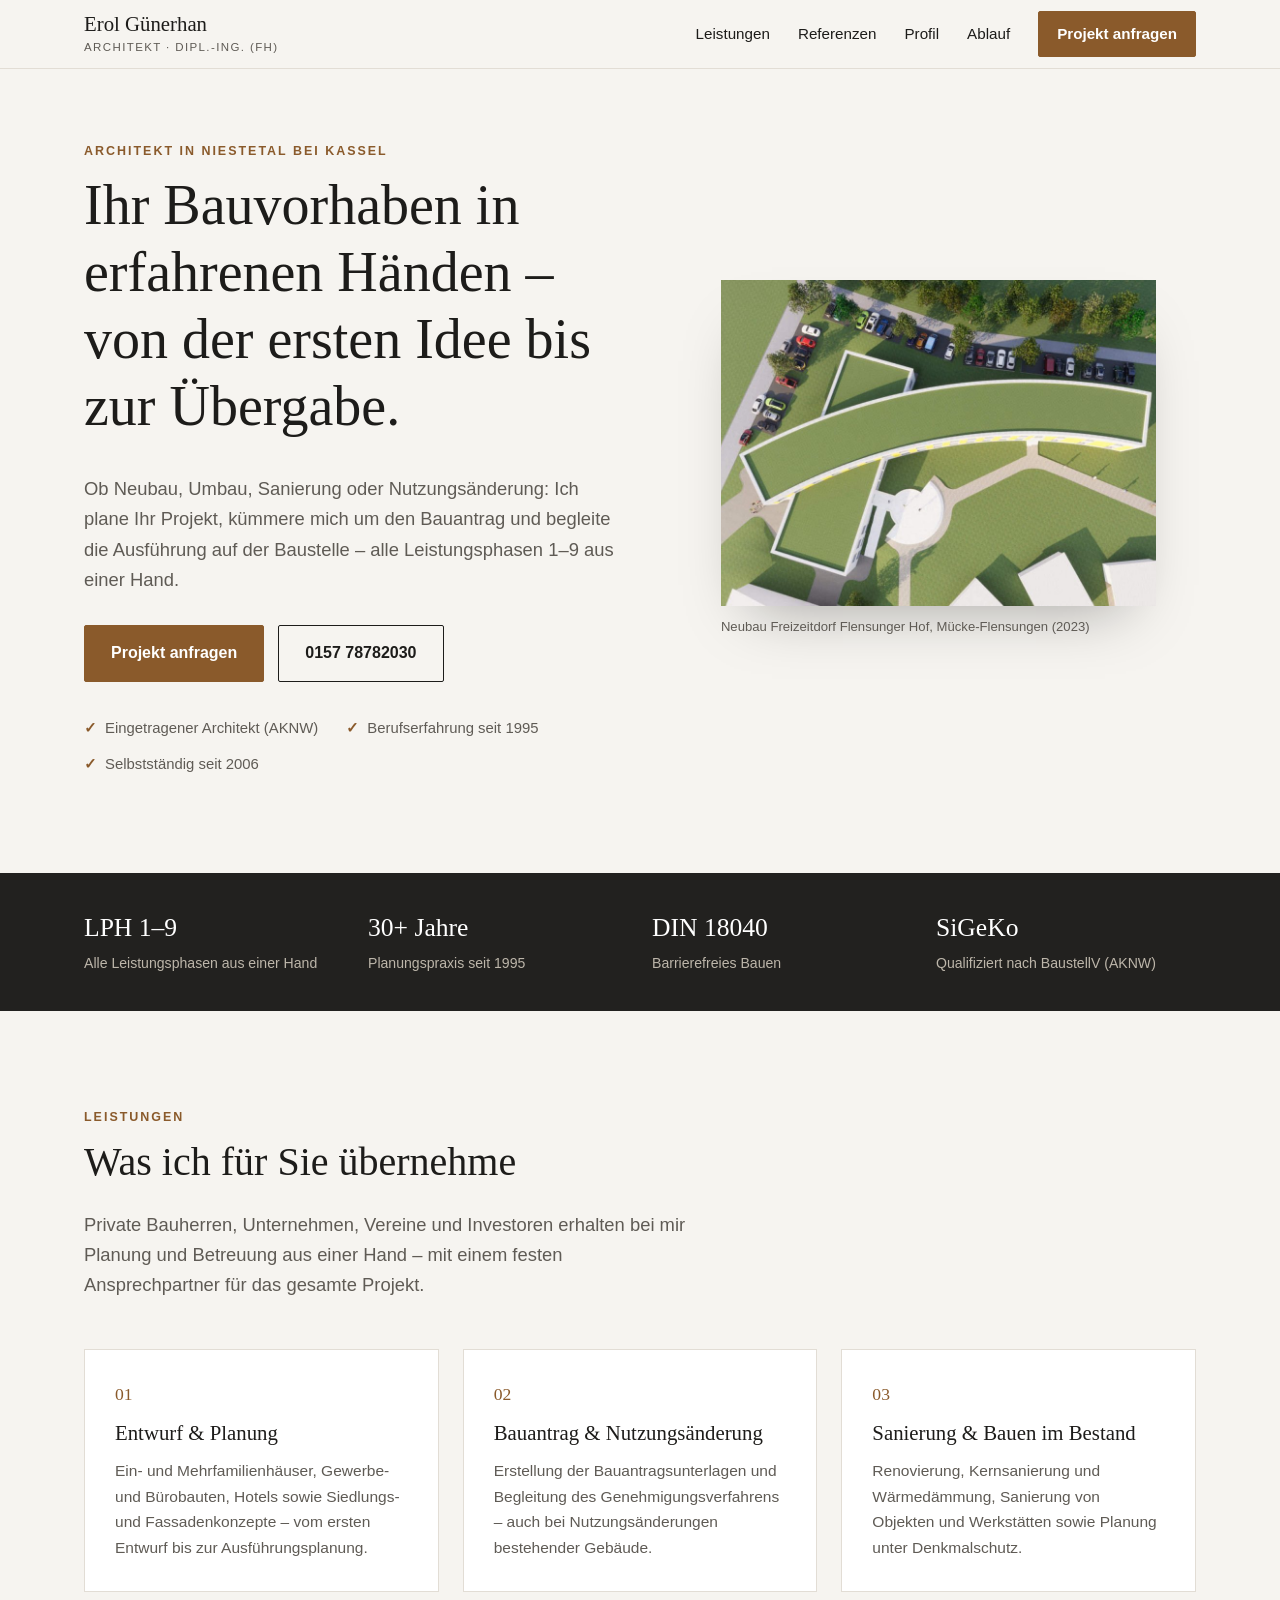
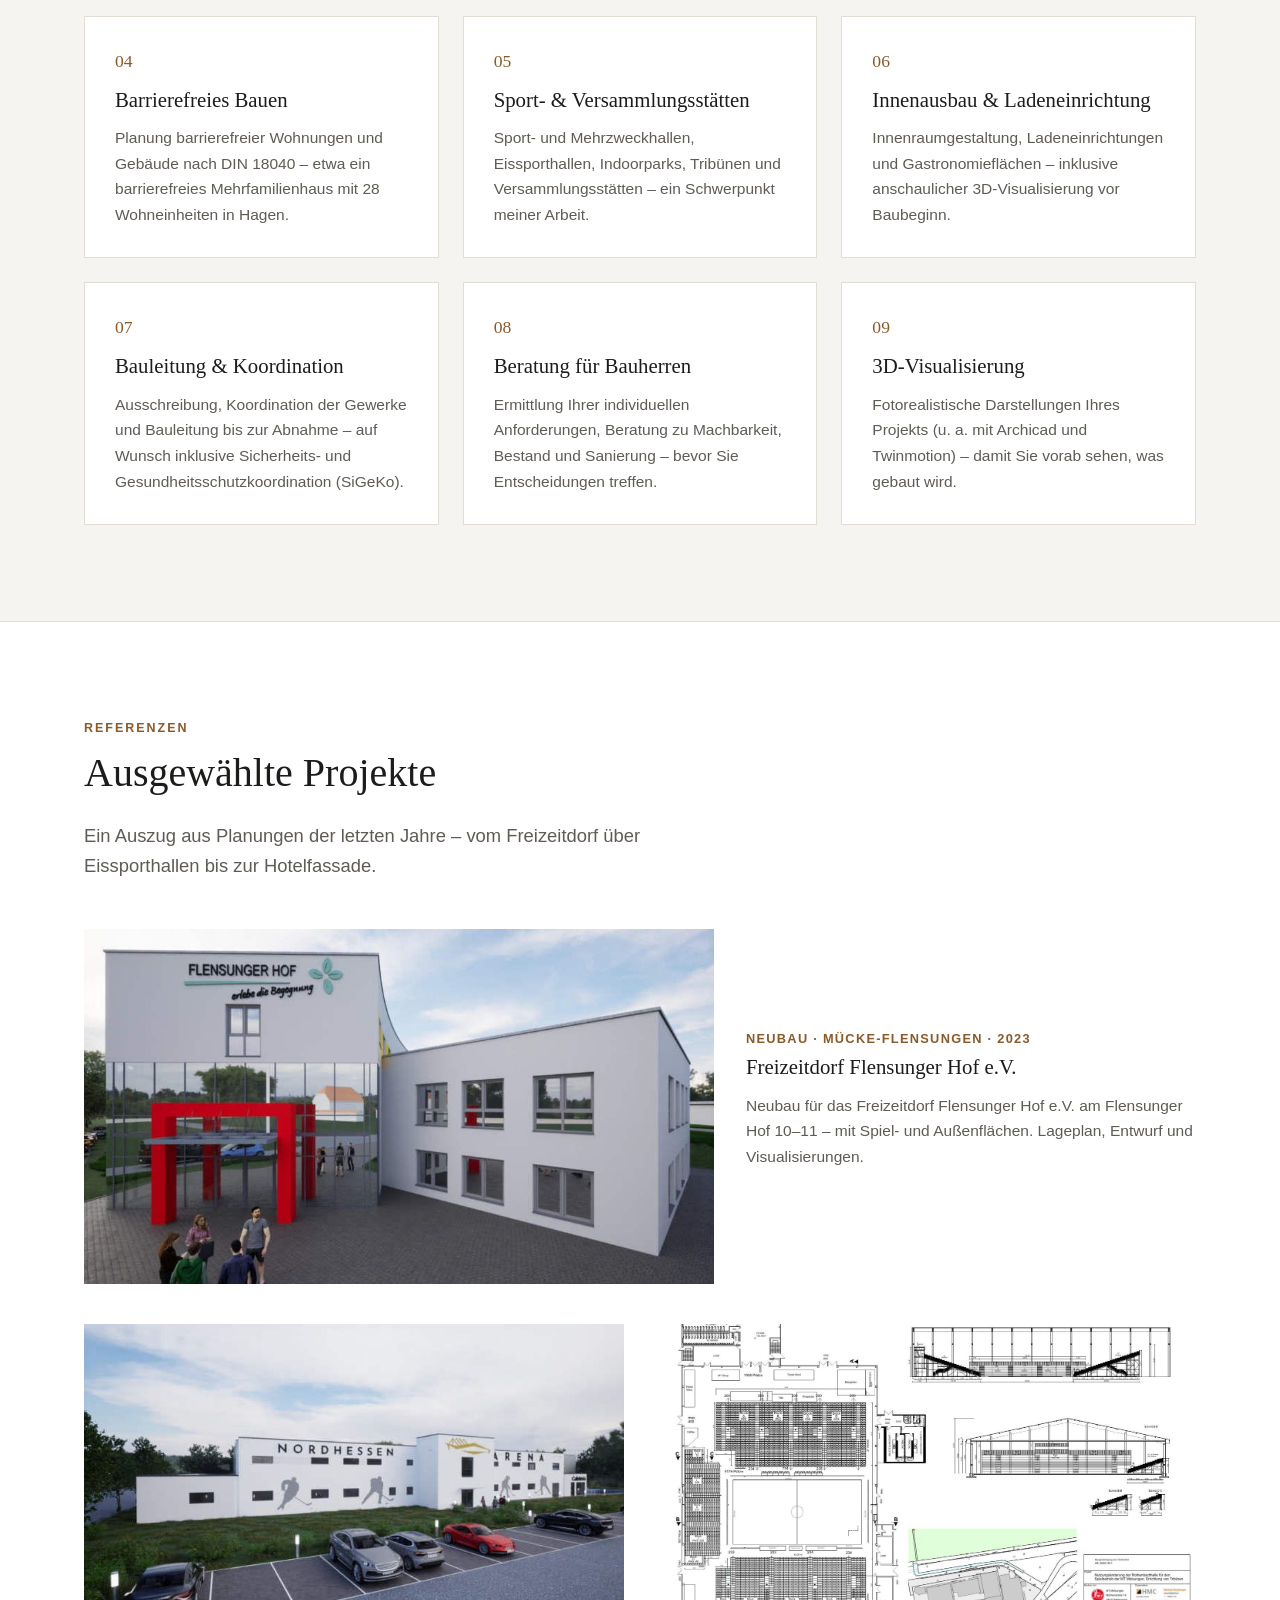
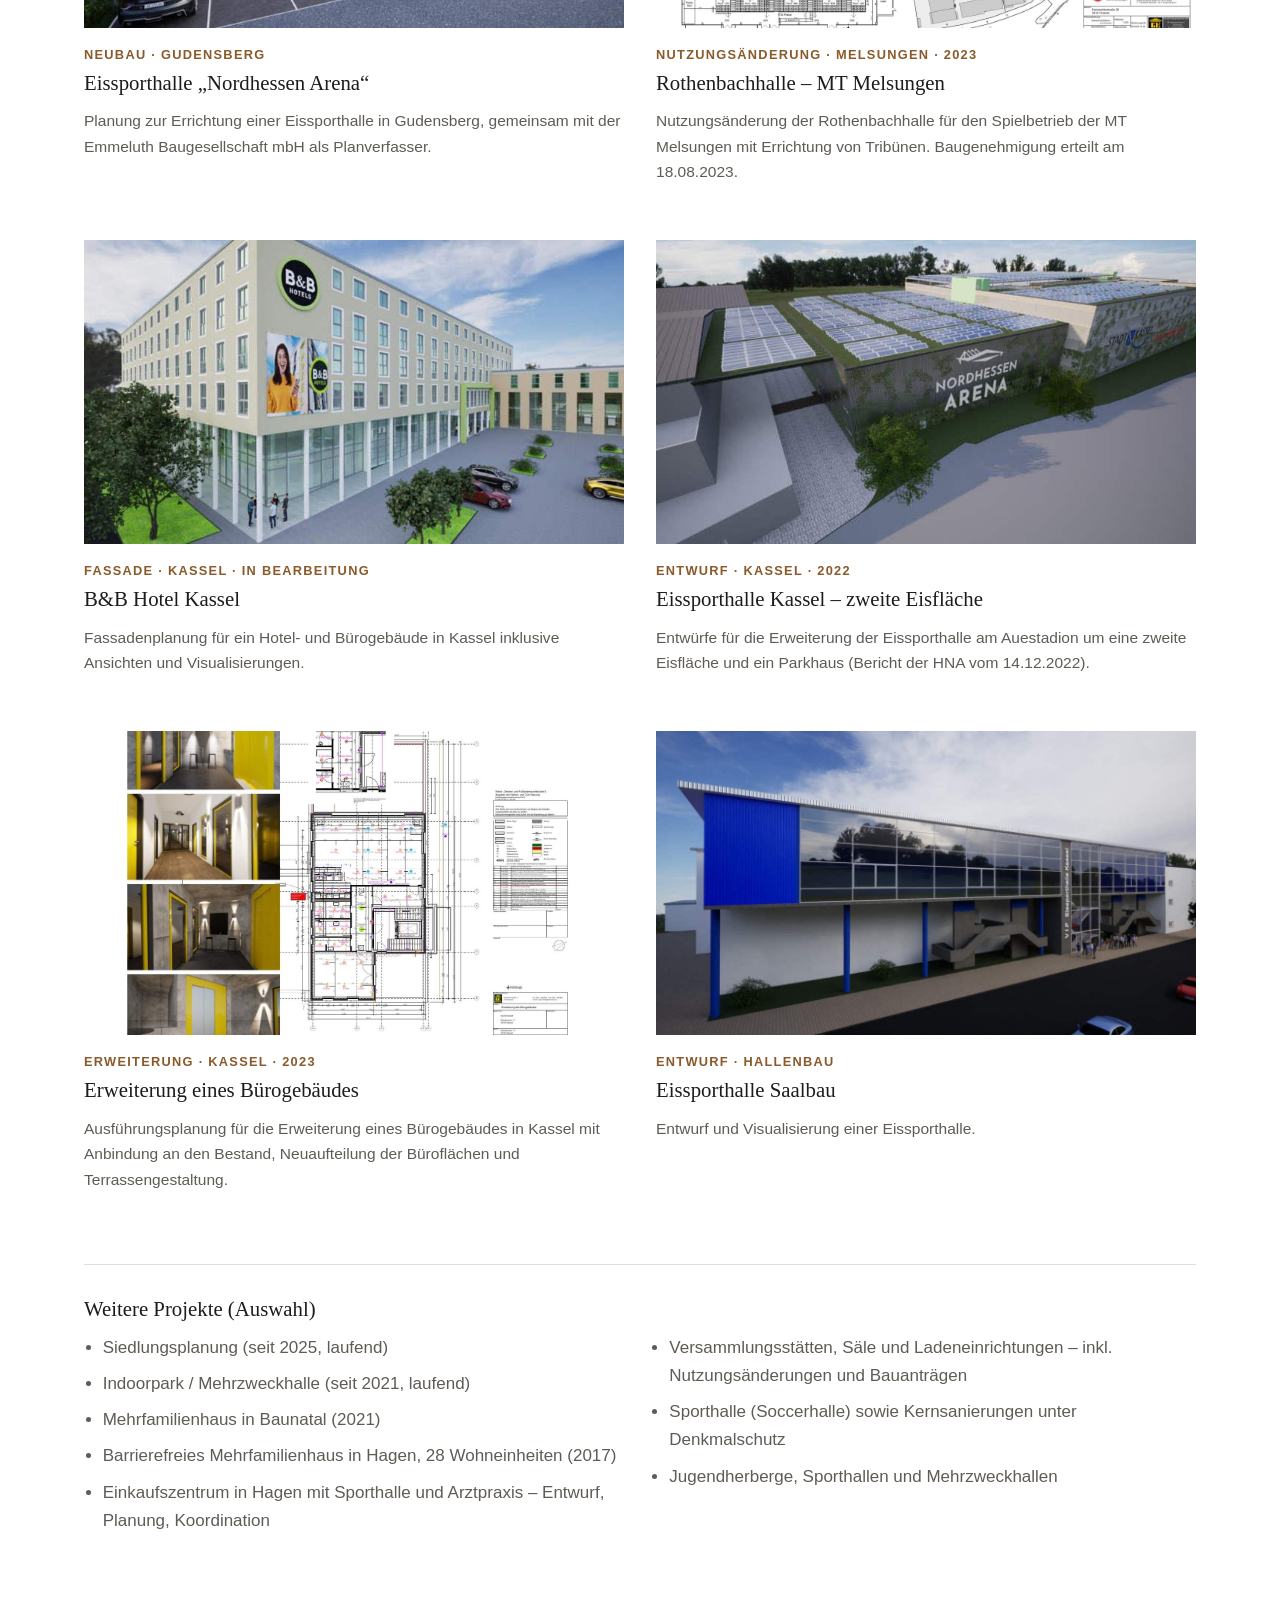
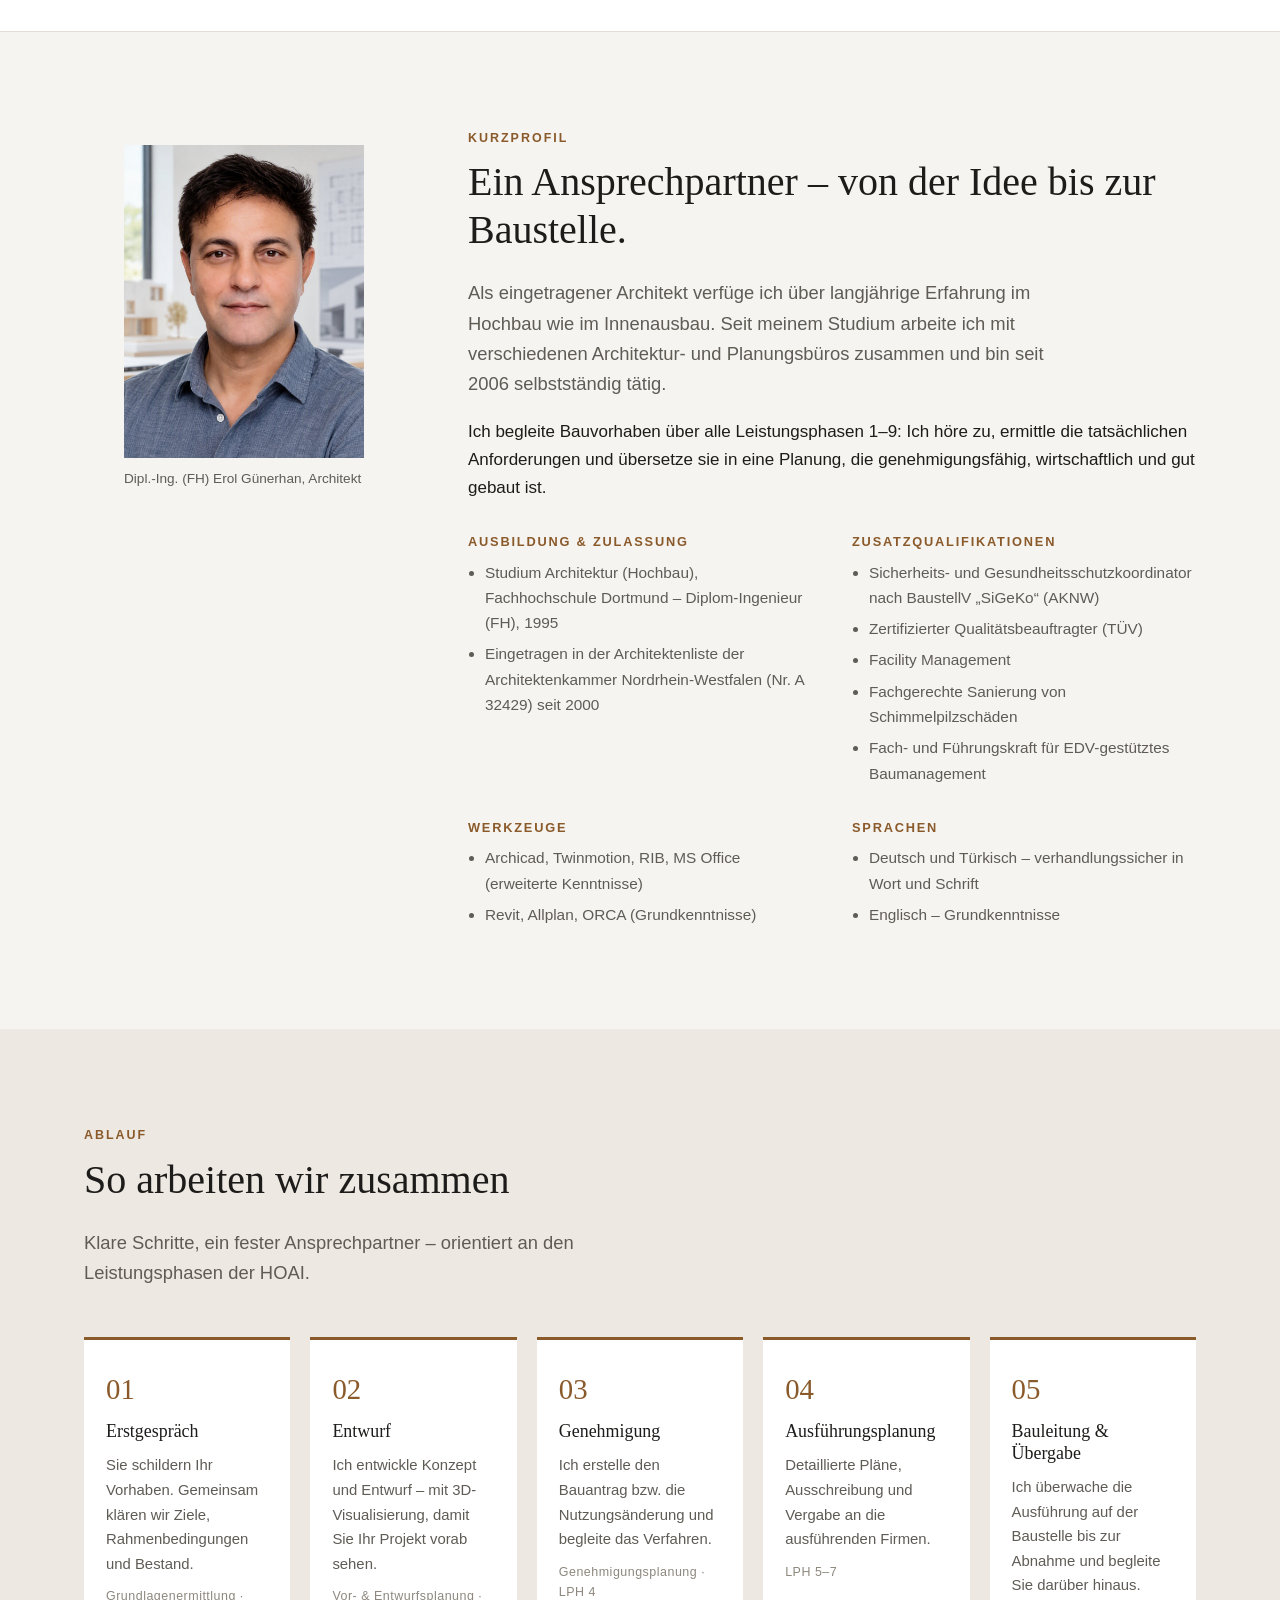
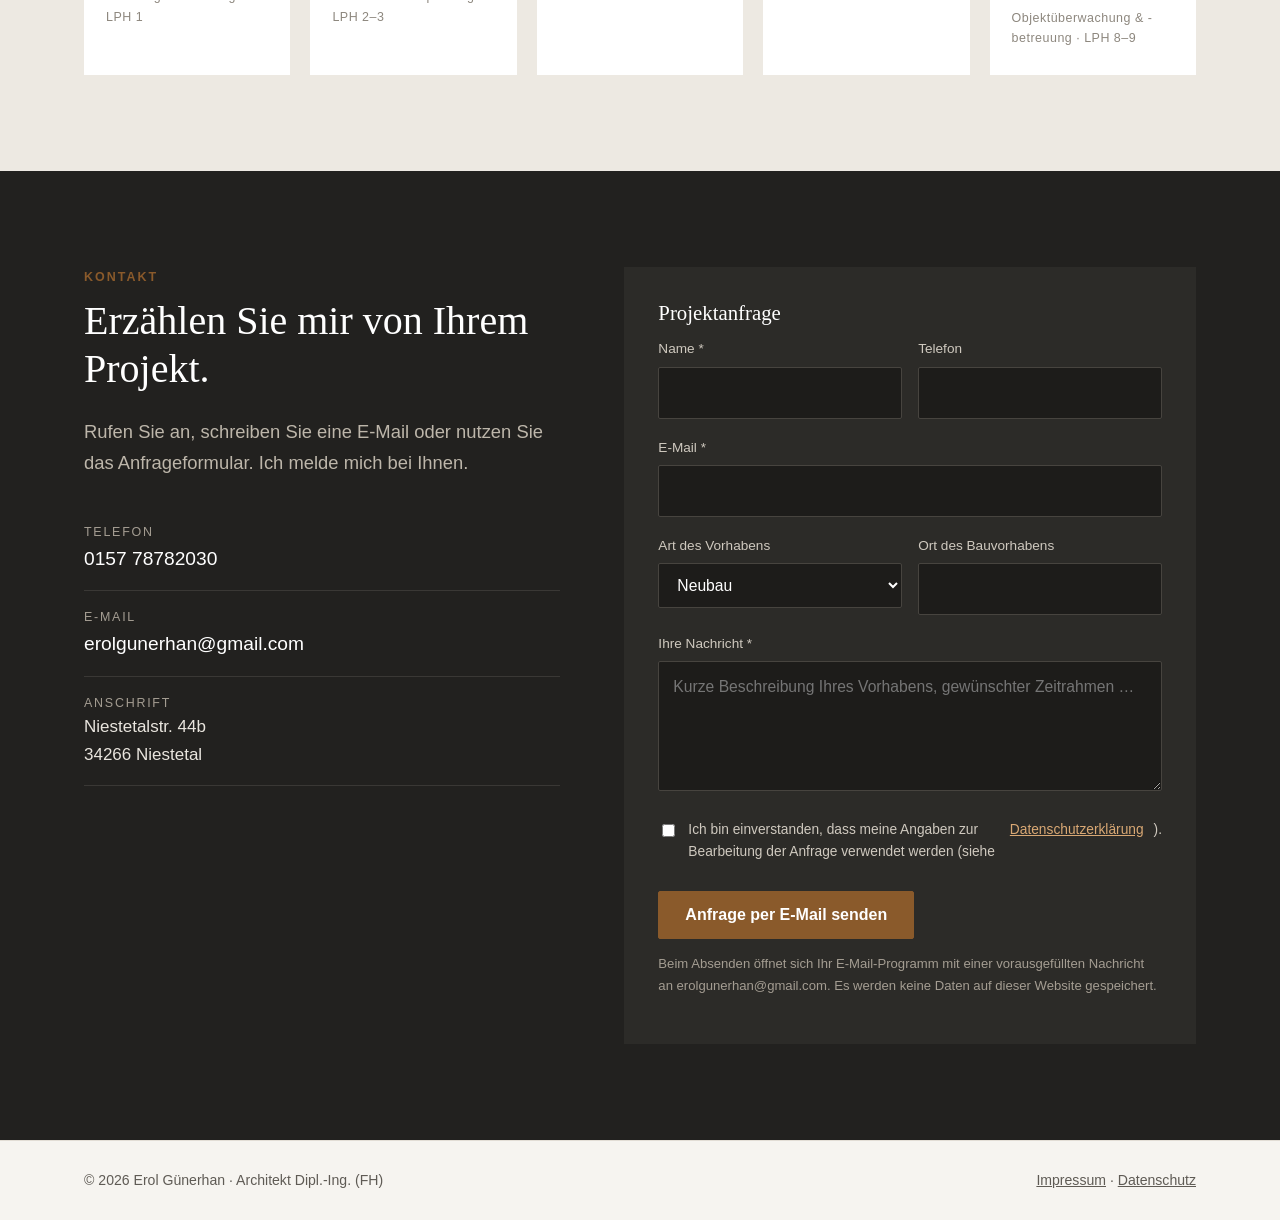
==== commit 068cbd72: "Vollständige Datenschutzerklärung und erweitertes Impressum als eigene Seiten" ====
--- a/index.html
+++ b/index.html
@@ -262,7 +262,7 @@
           <div class="field"><label for="f-ort">Ort des Bauvorhabens</label><input id="f-ort" name="ort"></div>
         </div>
         <div class="field"><label for="f-msg">Ihre Nachricht *</label><textarea id="f-msg" name="nachricht" required placeholder="Kurze Beschreibung Ihres Vorhabens, gewünschter Zeitrahmen …"></textarea></div>
-        <label class="consent"><input type="checkbox" id="f-ok" required> Ich bin einverstanden, dass meine Angaben zur Bearbeitung der Anfrage verwendet werden (siehe Datenschutzhinweis).</label>
+        <label class="consent"><input type="checkbox" id="f-ok" required> Ich bin einverstanden, dass meine Angaben zur Bearbeitung der Anfrage verwendet werden (siehe <a href="datenschutz.html#kontaktaufnahme">Datenschutzerklärung</a>).</label>
         <p id="f-err" role="alert" style="color:#f0a080;font-size:.9rem;min-height:1.2em;margin:10px 0 0"></p>
         <button class="btn btn-primary" type="submit">Anfrage per E-Mail senden</button>
         <p class="form-note">Beim Absenden öffnet sich Ihr E-Mail-Programm mit einer vorausgefüllten Nachricht an erolgunerhan@gmail.com. Es werden keine Daten auf dieser Website gespeichert.</p>
@@ -270,46 +270,12 @@
     </div>
   </section>
 
-  <!-- RECHTLICHES -->
-  <section id="rechtliches">
-    <div class="wrap legal-grid">
-      <div id="impressum">
-        <h2>Impressum</h2>
-        <h3>Angaben gemäß § 5 DDG</h3>
-        <p>Dipl.-Ing. (FH) Erol Günerhan, Architekt<br>Niestetalstr. 44b<br>34266 Niestetal</p>
-        <h3>Kontakt</h3>
-        <p>Telefon: 0157 78782030<br>E-Mail: <a href="mailto:erolgunerhan@gmail.com">erolgunerhan@gmail.com</a></p>
-        <h3>Berufsbezeichnung und Kammer</h3>
-        <p>Berufsbezeichnung: Architekt (verliehen in der Bundesrepublik Deutschland)<br>
-        Zuständige Kammer: Architektenkammer Nordrhein-Westfalen<br>
-        Mitgliedsnummer: A 32429<br>
-        Berufsrechtliche Regelungen: <span class="ph">[Platzhalter: geltendes Baukammerngesetz/Berufsordnung bitte bestätigen]</span></p>
-        <h3>Umsatzsteuer-ID</h3>
-        <p><span class="ph">[Platzhalter: USt-IdNr. gemäß § 27a UStG – falls vorhanden]</span></p>
-        <h3>Berufshaftpflichtversicherung</h3>
-        <p><span class="ph">[Platzhalter: Name und Anschrift des Versicherers, räumlicher Geltungsbereich]</span></p>
-        <h3>Verantwortlich für den Inhalt</h3>
-        <p>Erol Günerhan, Anschrift wie oben</p>
-      </div>
-      <div id="datenschutz">
-        <h2>Datenschutzhinweis</h2>
-        <p>Diese Website verwendet keine Cookies, keine Analyse- oder Tracking-Dienste und keine extern eingebundenen Schriftarten.</p>
-        <h3>Hosting</h3>
-        <p>Die Website wird über GitHub Pages (GitHub Inc., USA) bereitgestellt. Beim Aufruf verarbeitet der Hoster technisch notwendige Daten wie die IP-Adresse in Server-Logfiles.</p>
-        <h3>Kontaktaufnahme</h3>
-        <p>Wenn Sie per E-Mail, Telefon oder über das Anfrageformular (das Ihr E-Mail-Programm öffnet) Kontakt aufnehmen, werden Ihre Angaben ausschließlich zur Bearbeitung Ihrer Anfrage verwendet (Art. 6 Abs. 1 lit. b DSGVO) und nicht ohne Ihre Einwilligung weitergegeben.</p>
-        <h3>Verantwortlicher &amp; Ihre Rechte</h3>
-        <p>Verantwortlich ist Erol Günerhan (Kontaktdaten siehe Impressum). Sie haben das Recht auf Auskunft, Berichtigung, Löschung, Einschränkung der Verarbeitung, Datenübertragbarkeit, Widerspruch sowie Beschwerde bei einer Datenschutz-Aufsichtsbehörde.</p>
-        <p><span class="ph">[Platzhalter: vollständige, rechtlich geprüfte Datenschutzerklärung]</span></p>
-      </div>
-    </div>
-  </section>
 </main>
 
 <footer>
   <div class="wrap">
     <span>© <span id="year">2026</span> Erol Günerhan · Architekt Dipl.-Ing. (FH)</span>
-    <span><a href="#impressum">Impressum</a> · <a href="#datenschutz">Datenschutz</a></span>
+    <span><a href="impressum.html">Impressum</a> · <a href="datenschutz.html">Datenschutz</a></span>
   </div>
 </footer>
 
--- a/assets/style.css
+++ b/assets/style.css
@@ -119,12 +119,23 @@
 .consent input{width:auto;margin-top:5px}
 #kontakt .ph{color:#6b4e00}
 
-/* Legal + footer */
-#rechtliches{padding:72px 0;font-size:.95rem}
-.legal-grid{display:grid;grid-template-columns:1fr 1fr;gap:56px}
-.legal-grid h2{font-size:1.6rem}
-.legal-grid h3{font-family:var(--sans);font-size:.95rem;font-weight:600;margin:1.4em 0 .4em}
-.legal-grid p{color:var(--muted)}
+/* Legal pages + footer */
+.consent a{color:#d9a874}
+.legal-page{padding:64px 0 88px}
+.legal-body{max-width:820px}
+.legal-body h1{font-size:clamp(2rem,4vw,2.8rem)}
+.legal-body h2{font-size:1.45rem;margin:2.2em 0 .6em;scroll-margin-top:84px}
+.legal-body h3{font-family:var(--sans);font-size:1rem;font-weight:600;margin:0 0 .5em}
+.legal-body p,.legal-body li{color:#3d3a36}
+.legal-body ul{padding-left:1.2em;margin:0 0 1em}
+.legal-body li{margin-bottom:6px}
+.toc{background:var(--surface);border:1px solid var(--line);padding:20px 28px;margin:32px 0 8px}
+.toc ol{margin:0;padding-left:1.8em;columns:2;gap:40px}
+.toc li{margin-bottom:4px;break-inside:avoid}
+.notice{background:var(--surface);border-left:3px solid var(--accent);padding:20px 24px;margin:20px 0}
+.notice p{margin:0}
+.stand{margin-top:48px;font-size:.9rem;color:var(--muted)!important}
+.nav-static{display:flex!important;position:static!important;flex-direction:row!important;padding:0!important;border:0!important;background:none!important;gap:20px!important;align-items:center!important}
 footer{border-top:1px solid var(--line);padding:28px 0;font-size:.88rem;color:var(--muted)}
 footer .wrap{display:flex;justify-content:space-between;flex-wrap:wrap;gap:12px}
 footer a{color:var(--muted)}
@@ -143,11 +154,13 @@
   .nav.open{display:flex}
   .nav-toggle{display:block}
   .hero{padding:40px 0 64px}
-  .hero-grid,.profile-grid,.contact-grid,.legal-grid,.project.wide{grid-template-columns:1fr;gap:36px}
+  .hero-grid,.profile-grid,.contact-grid,.project.wide{grid-template-columns:1fr;gap:36px}
   .projects{grid-template-columns:1fr}
   .profile-photo{max-width:260px}
   .quals{grid-template-columns:1fr}
   .more-projects ul{columns:1}
+  .toc ol{columns:1}
+  .nav-static a:not(.btn){display:none}
   .row{grid-template-columns:1fr}
   body{padding-bottom:64px}
   .callbar{display:grid;grid-template-columns:1fr 1fr;position:fixed;bottom:0;left:0;right:0;z-index:60;box-shadow:0 -4px 16px rgba(0,0,0,.15)}
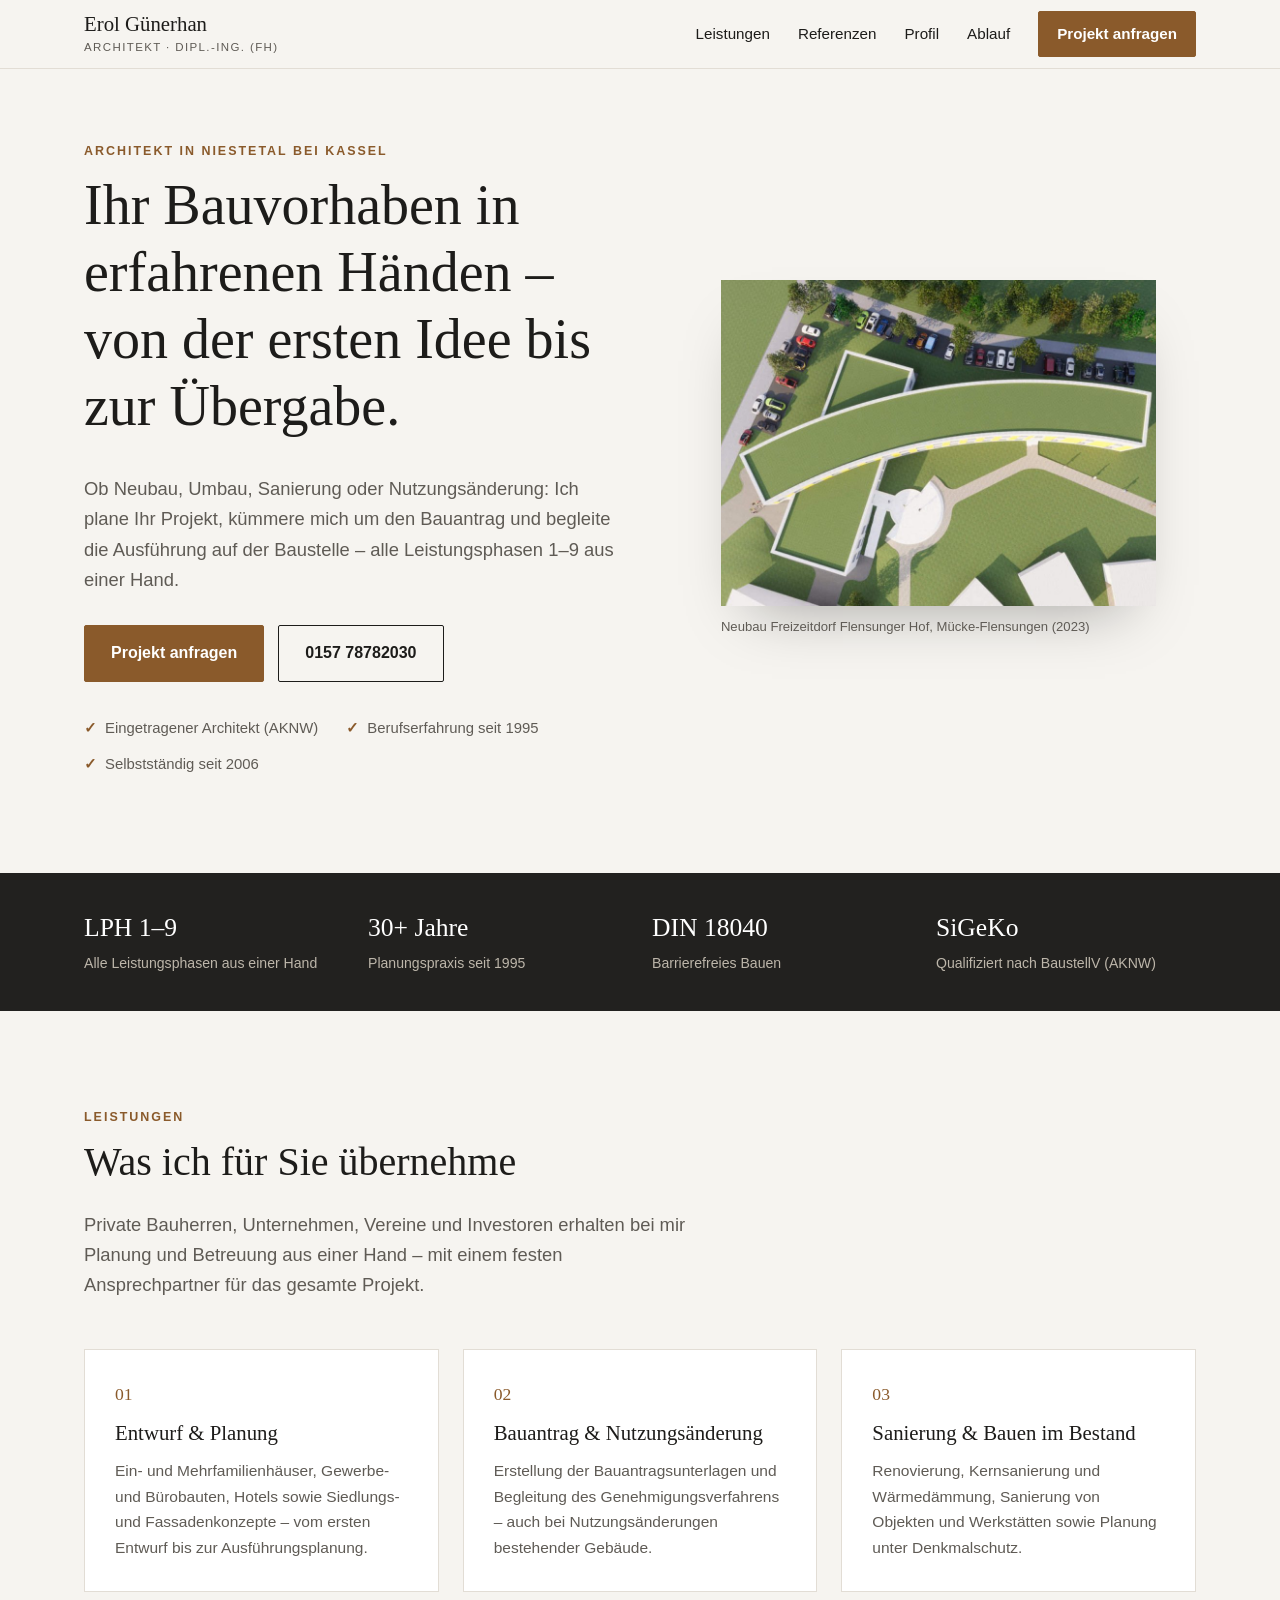
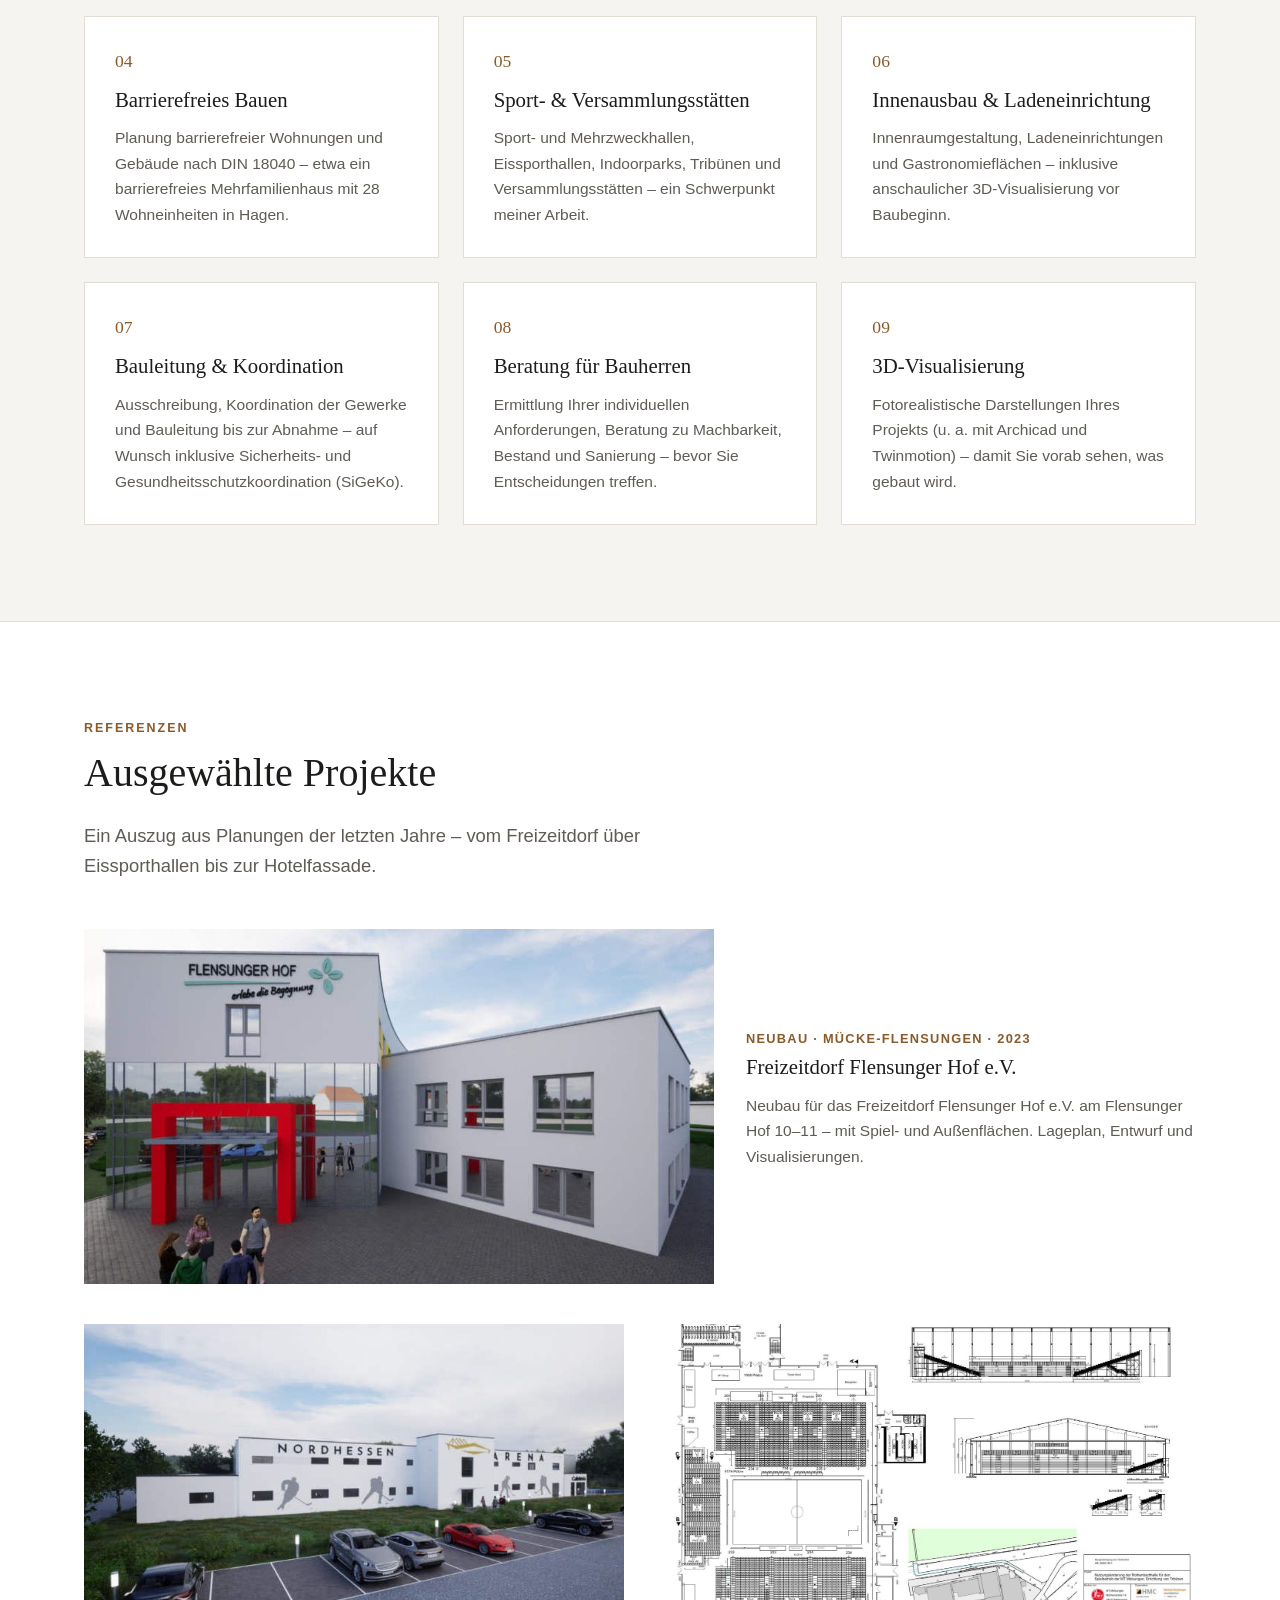
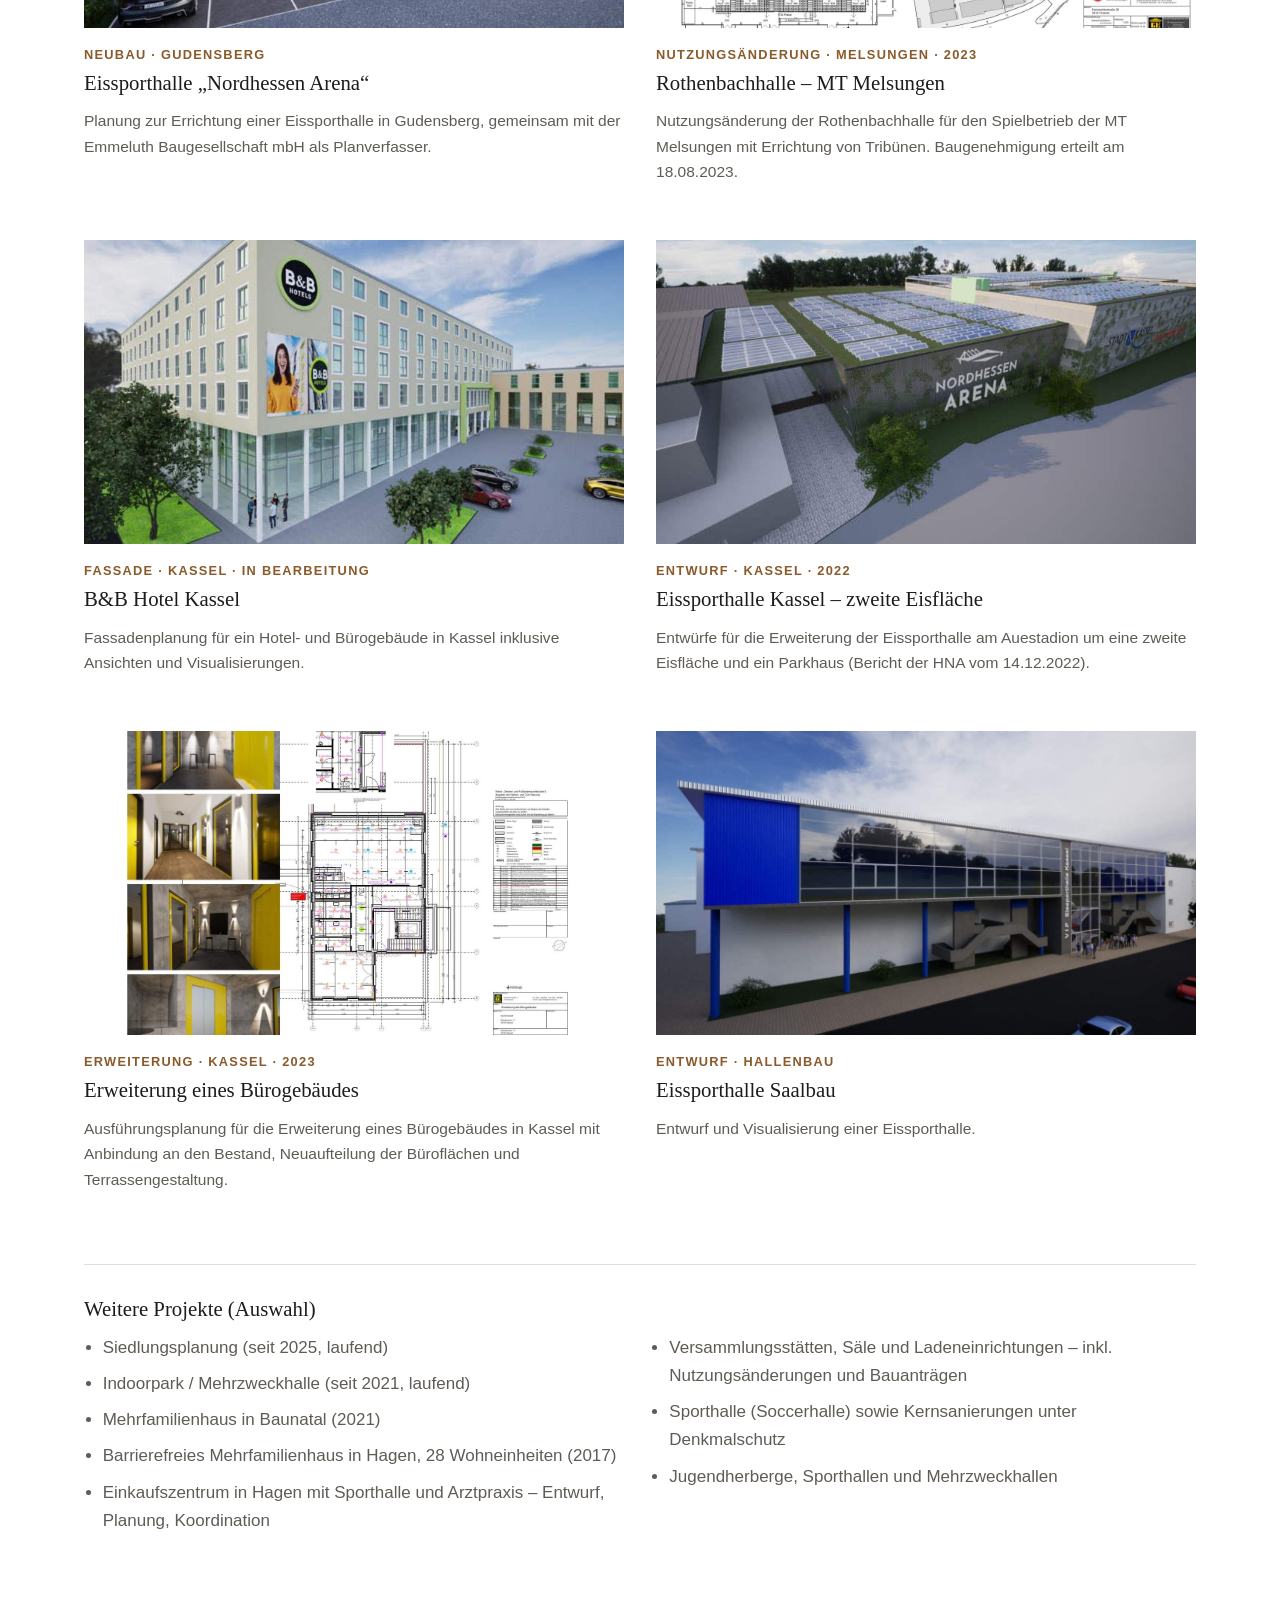
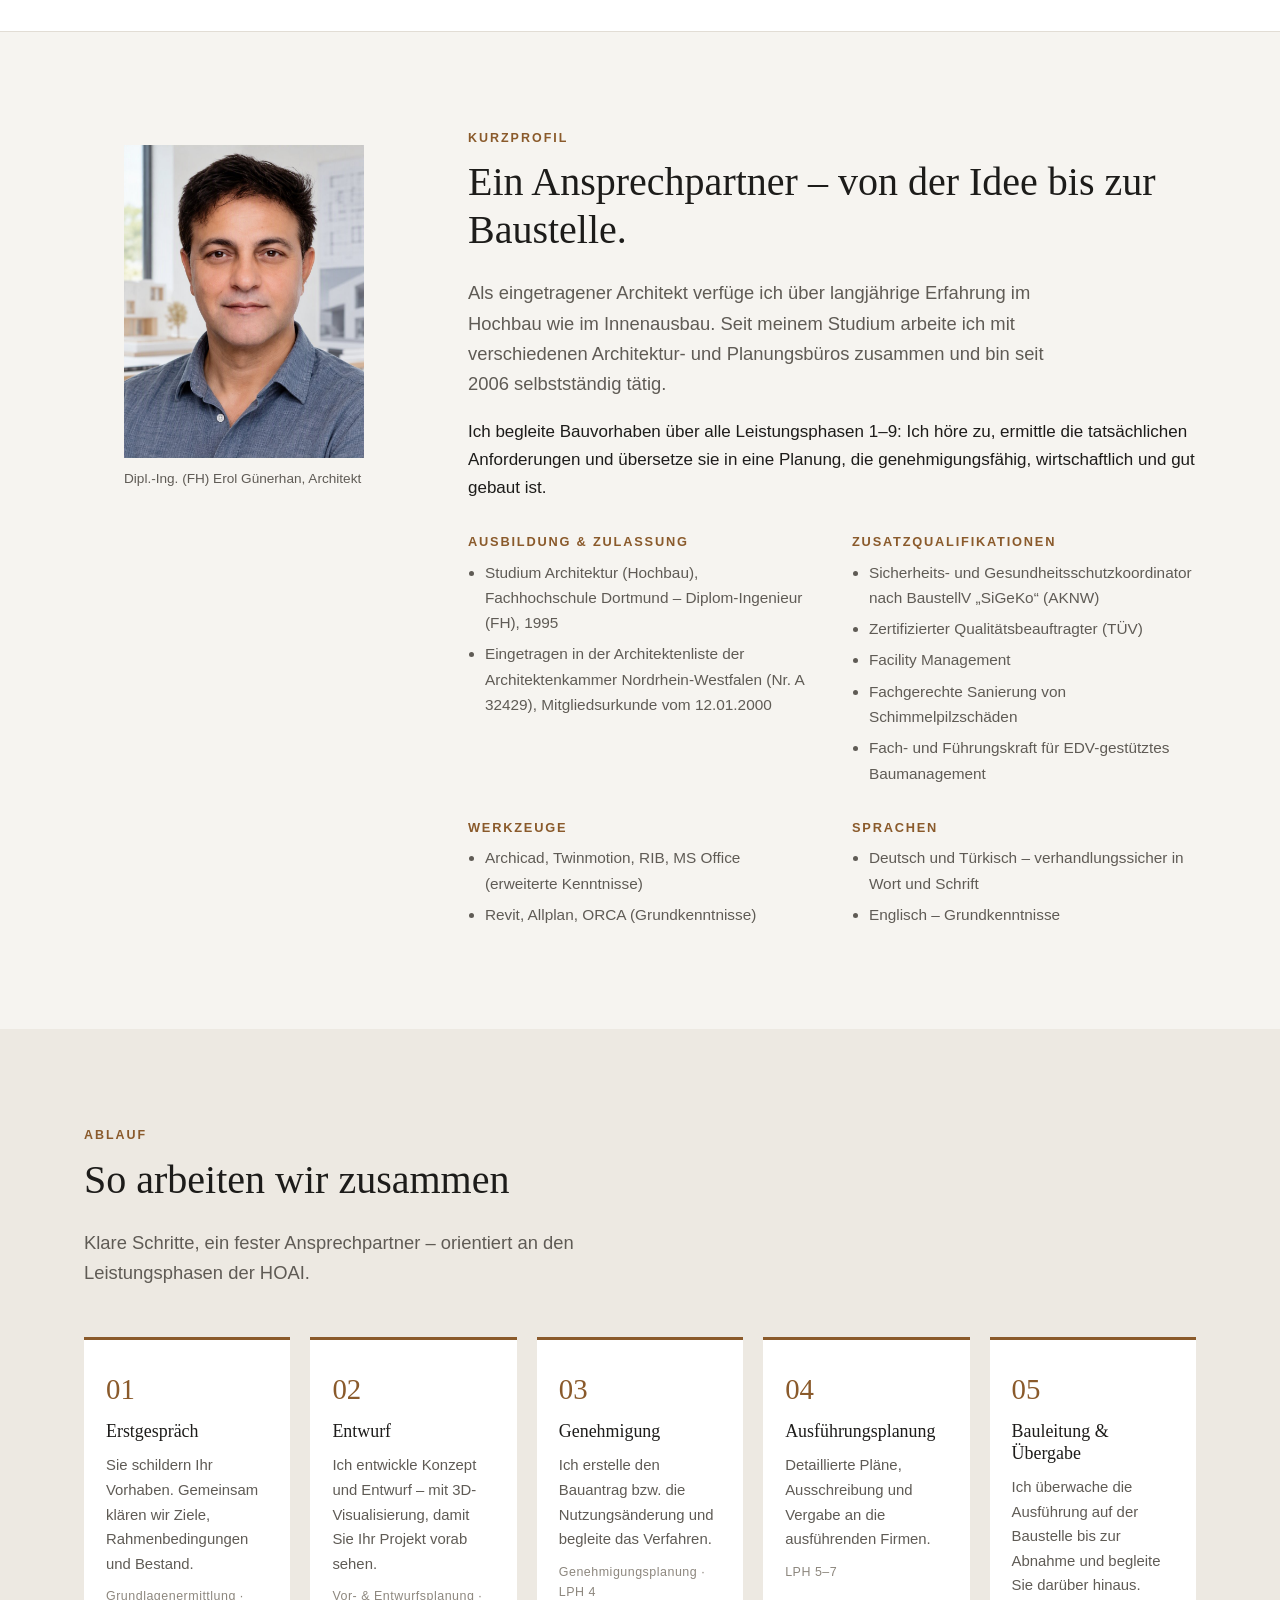
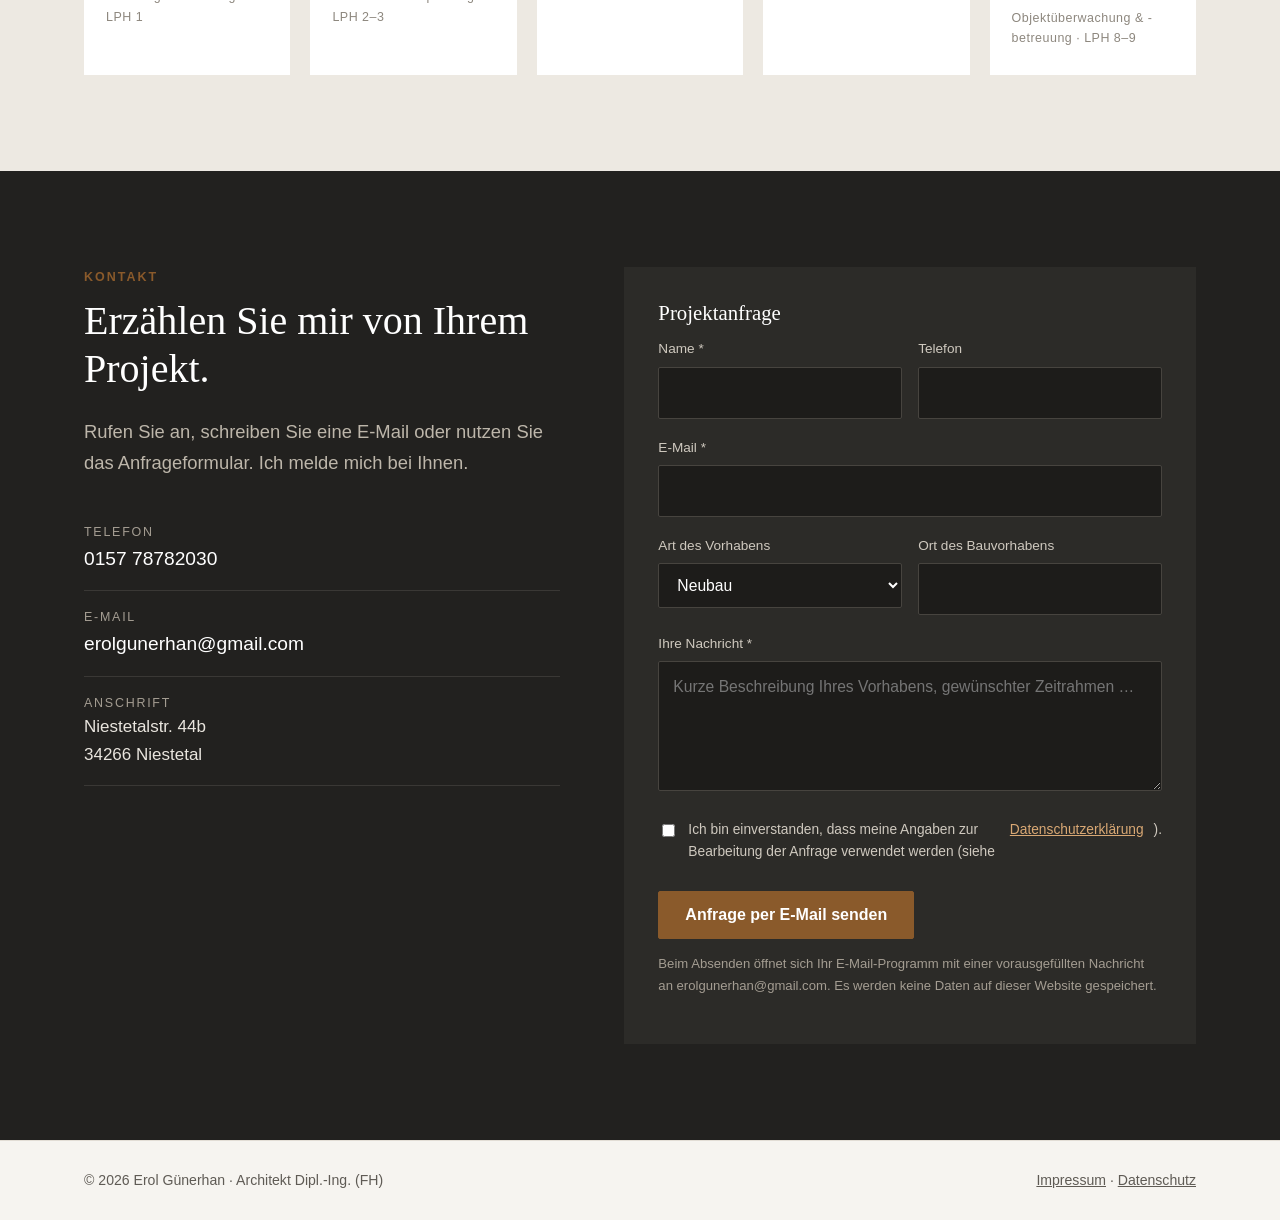
==== commit 654312a7: "Impressum: Kammerangaben (AKNW, Nr. A 32429, Anschrift) und berufsrechtliche Regelungen (BauKaG NRW)" ====
--- a/index.html
+++ b/index.html
@@ -181,7 +181,7 @@
             <h3>Ausbildung &amp; Zulassung</h3>
             <ul>
               <li>Studium Architektur (Hochbau), Fachhochschule Dortmund – Diplom-Ingenieur (FH), 1995</li>
-              <li>Eingetragen in der Architektenliste der Architektenkammer Nordrhein-Westfalen (Nr. A 32429) seit 2000</li>
+              <li>Eingetragen in der Architektenliste der Architektenkammer Nordrhein-Westfalen (Nr. A 32429), Mitgliedsurkunde vom 12.01.2000</li>
             </ul>
           </div>
           <div>
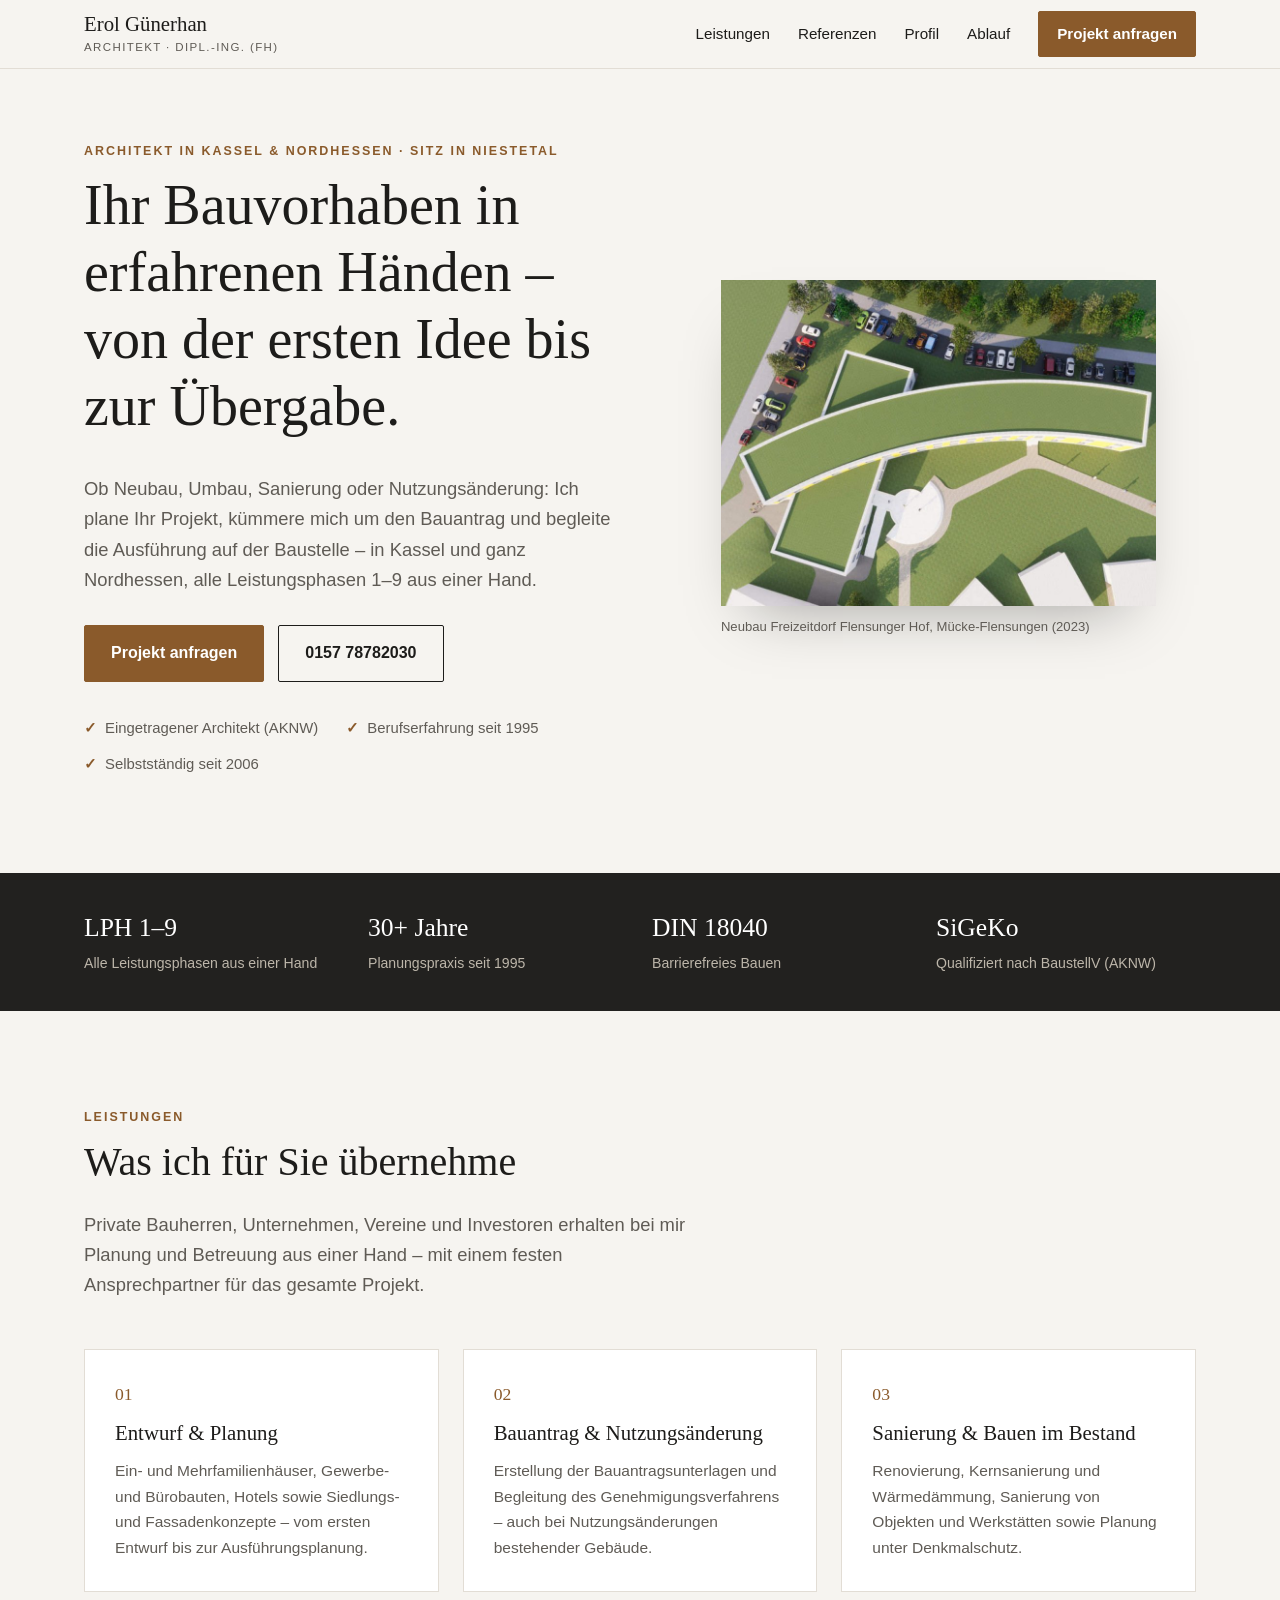
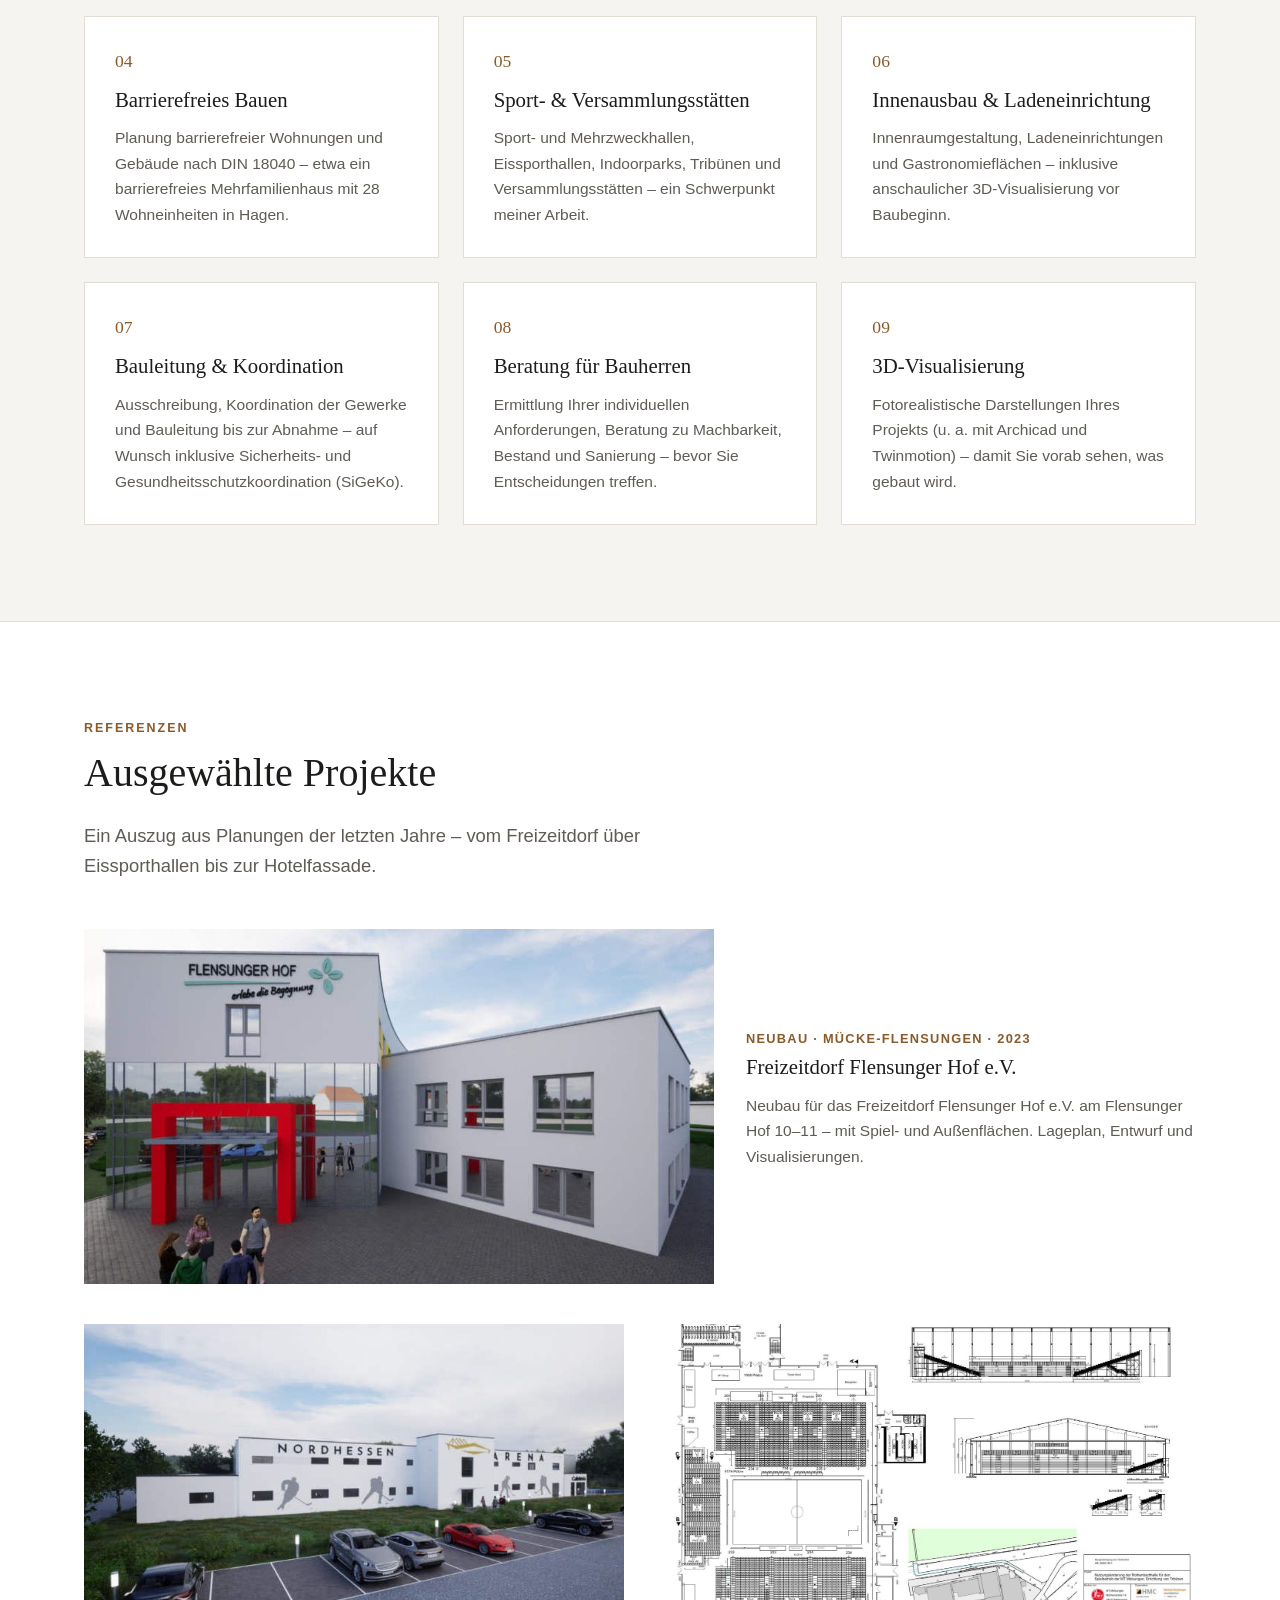
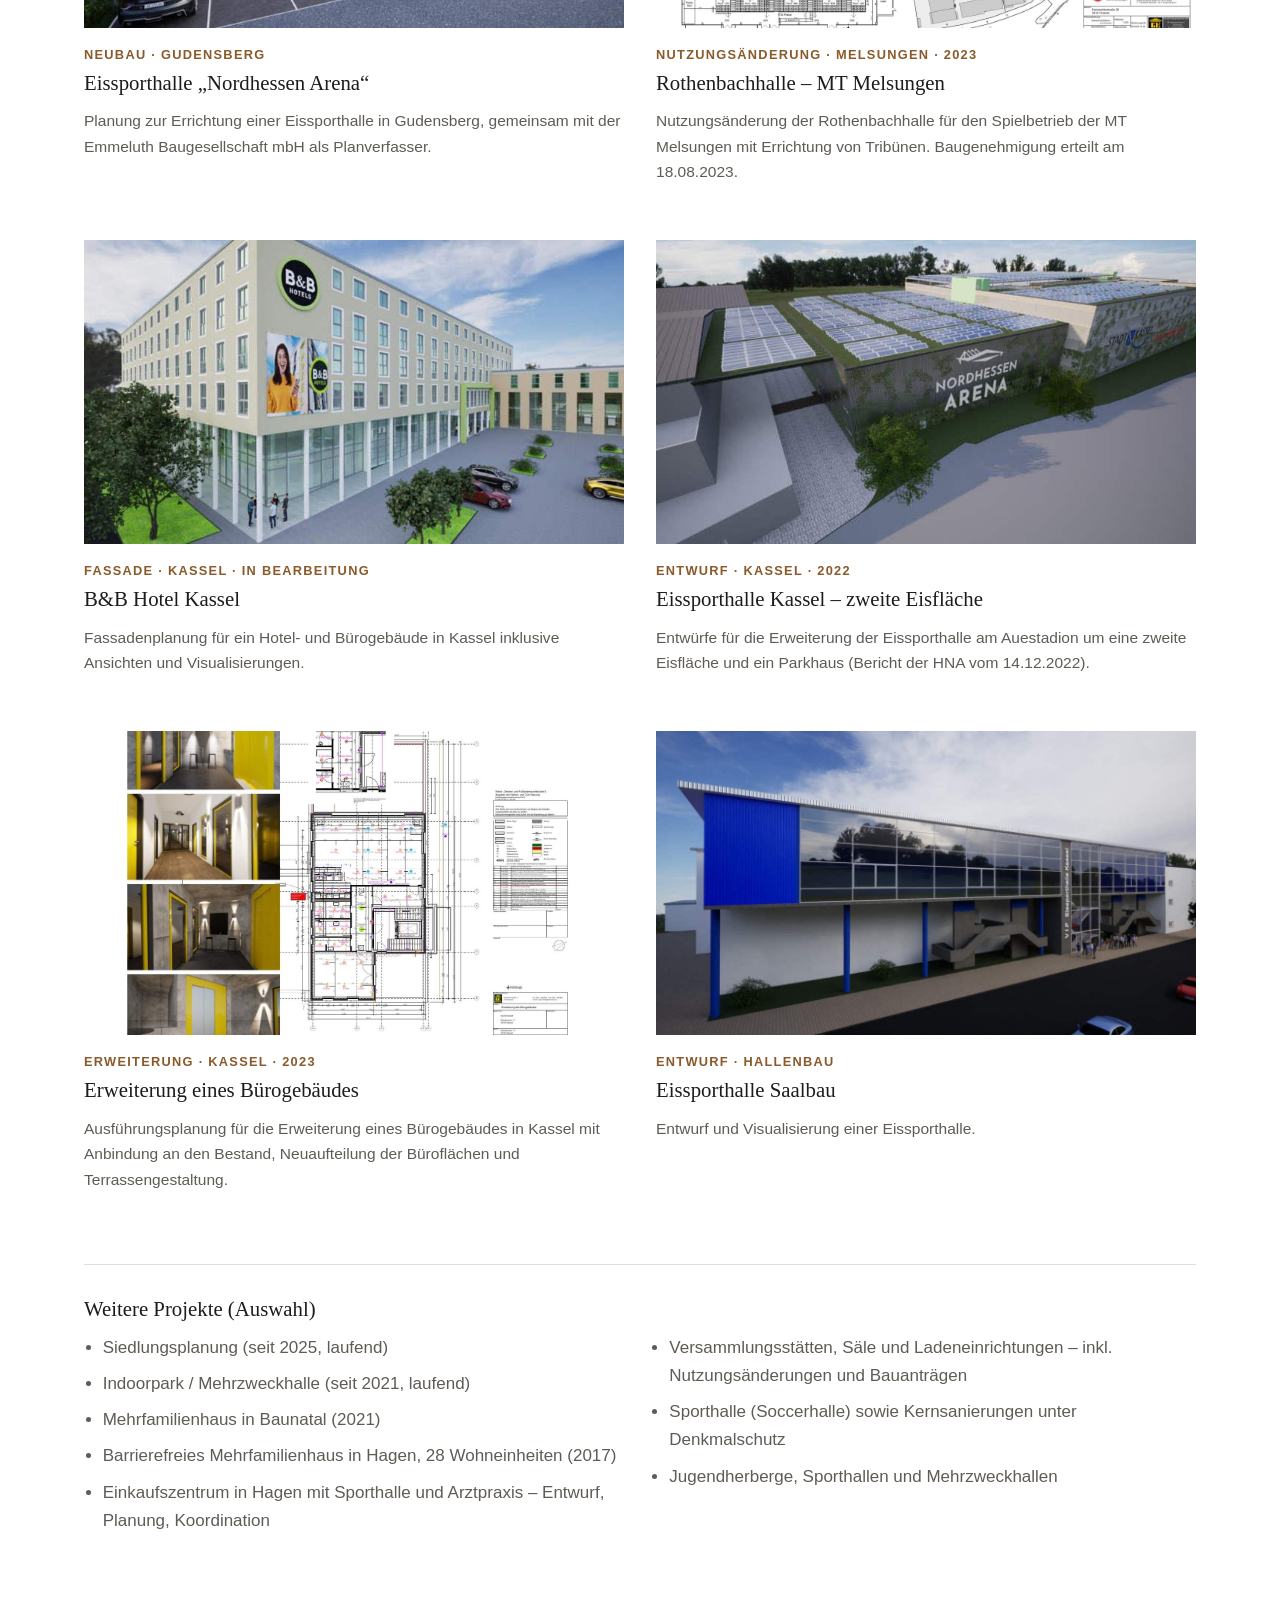
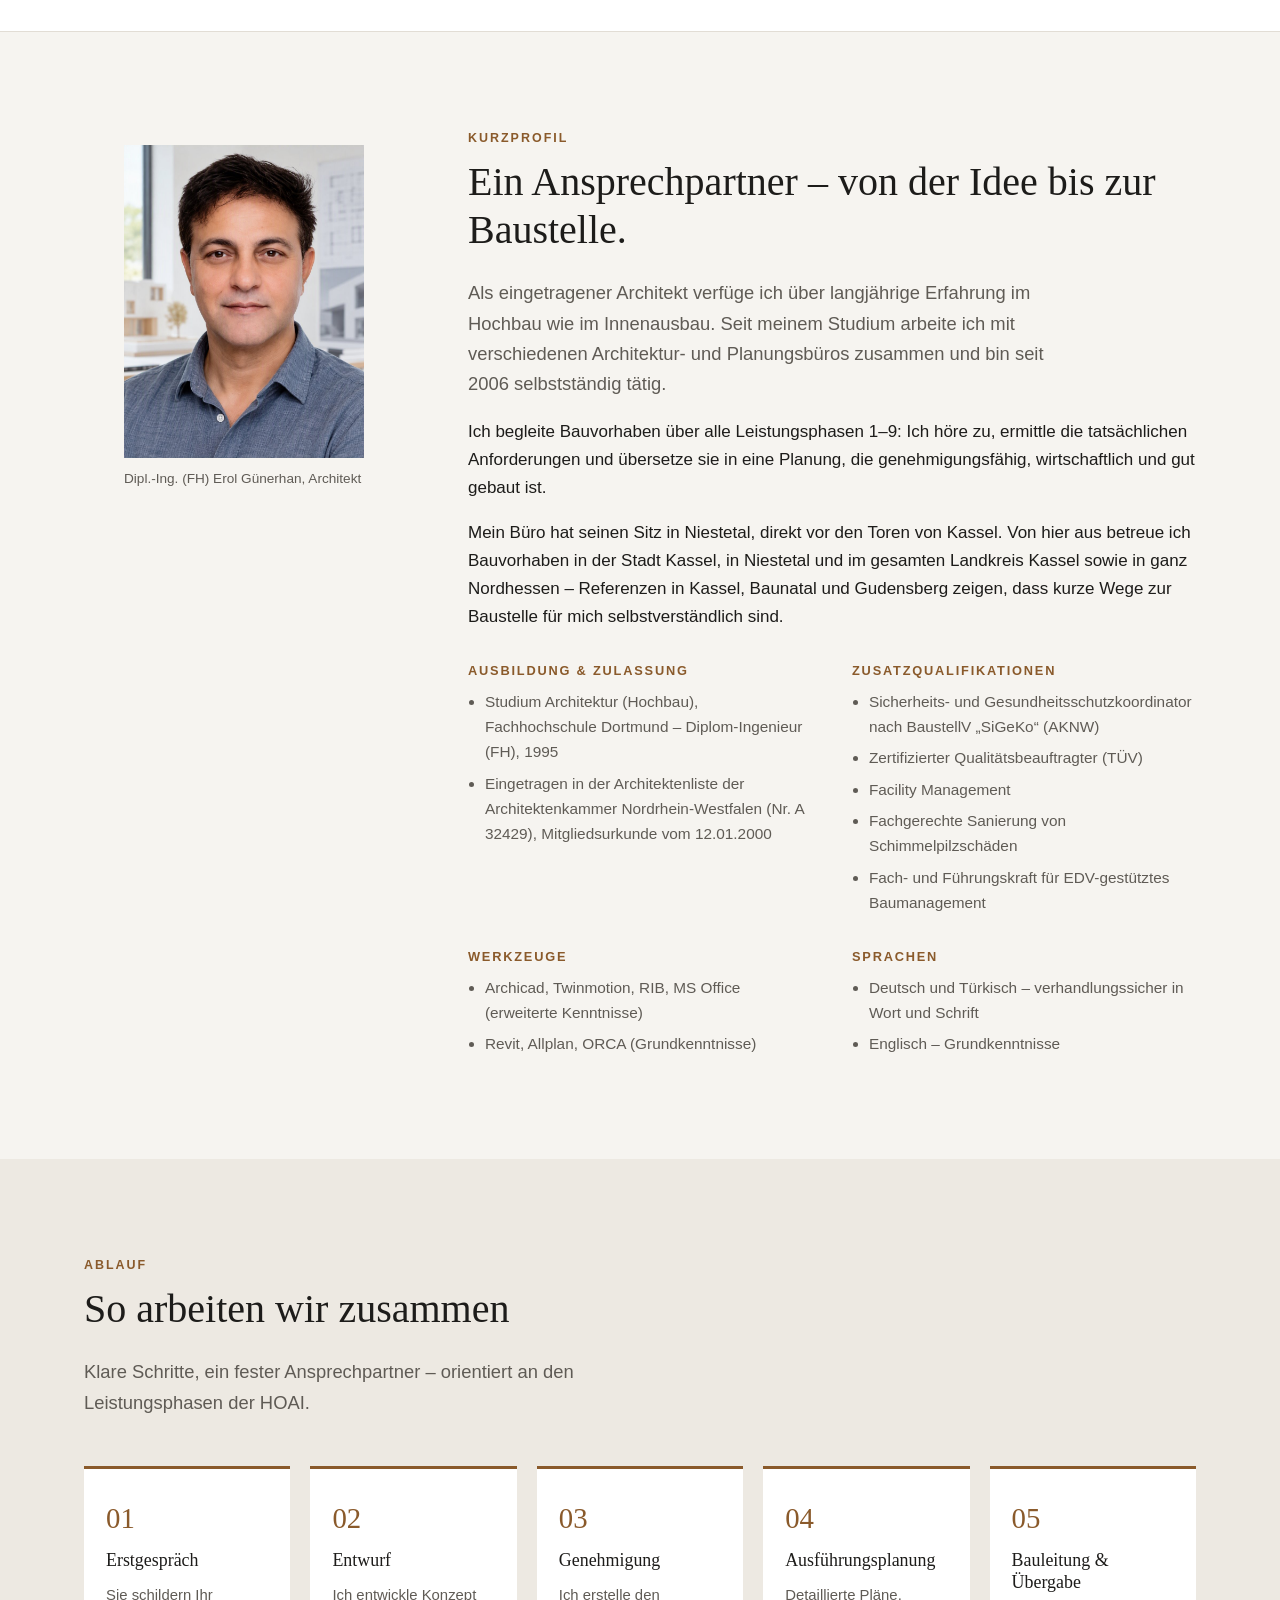
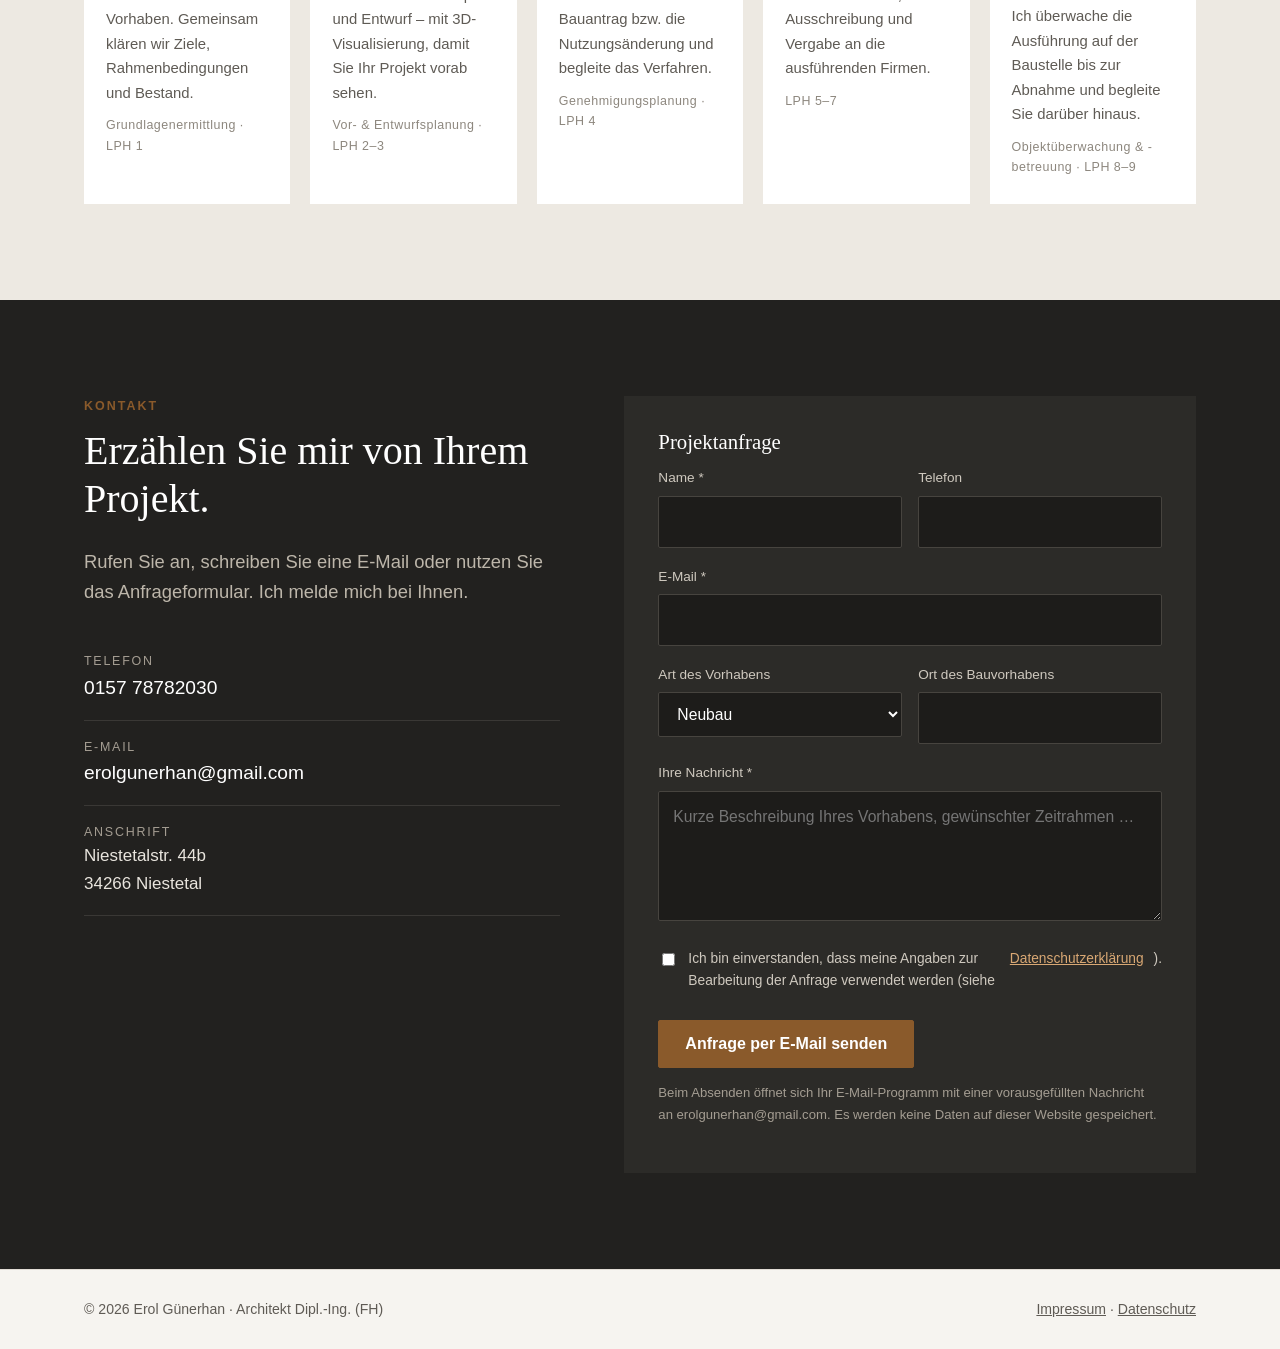
==== commit 050e00b9: "Lokale SEO: JSON-LD (Architect), Ortsbezug Kassel/Nordhessen in Title/Meta/Hero, Einzugsgebiet-Absat" ====
--- a/index.html
+++ b/index.html
@@ -3,12 +3,186 @@
 <head>
 <meta charset="utf-8">
 <meta name="viewport" content="width=device-width, initial-scale=1">
-<title>Architekt Dipl.-Ing. Erol Günerhan – Planung, Bauantrag &amp; Bauleitung | Niestetal bei Kassel</title>
-<meta name="description" content="Architekt Dipl.-Ing. (FH) Erol Günerhan aus Niestetal bei Kassel: Planung, Bauanträge, Sanierung, barrierefreies Bauen und Bauleitung – alle Leistungsphasen 1–9 aus einer Hand.">
-<meta property="og:title" content="Architekt Dipl.-Ing. Erol Günerhan">
-<meta property="og:description" content="Planung, Bauantrag, Sanierung und Bauleitung – Leistungsphasen 1–9 aus einer Hand.">
-<meta property="og:image" content="assets/img/flensunger-hof-luftbild.jpg">
+<title>Architekt in Kassel &amp; Nordhessen – Erol Günerhan | Leistungsphasen 1–9 aus einer Hand</title>
+<meta name="description" content="Architekt Dipl.-Ing. (FH) Erol Günerhan aus Niestetal bei Kassel: Planung, Bauantrag, Sanierung, barrierefreies Bauen und Bauleitung für Kassel und Nordhessen – alle Leistungsphasen 1–9 aus einer Hand.">
+<link rel="canonical" href="https://webauftritt.github.io/guenerhan/">
+<meta property="og:type" content="website">
+<meta property="og:locale" content="de_DE">
+<meta property="og:site_name" content="Architekt Dipl.-Ing. Erol Günerhan">
+<meta property="og:title" content="Architekt in Kassel &amp; Nordhessen – Dipl.-Ing. Erol Günerhan">
+<meta property="og:description" content="Planung, Bauantrag, Sanierung und Bauleitung in Kassel, Niestetal und Nordhessen – Leistungsphasen 1–9 aus einer Hand.">
+<meta property="og:url" content="https://webauftritt.github.io/guenerhan/">
+<meta property="og:image" content="https://webauftritt.github.io/guenerhan/assets/img/og-erol-guenerhan.jpg">
+<meta property="og:image:secure_url" content="https://webauftritt.github.io/guenerhan/assets/img/og-erol-guenerhan.jpg">
+<meta property="og:image:type" content="image/jpeg">
+<meta property="og:image:width" content="1200">
+<meta property="og:image:height" content="630">
+<meta property="og:image:alt" content="Porträt von Architekt Dipl.-Ing. Erol Günerhan">
+<meta name="twitter:card" content="summary_large_image">
+<meta name="twitter:title" content="Architekt in Kassel &amp; Nordhessen – Dipl.-Ing. Erol Günerhan">
+<meta name="twitter:description" content="Planung, Bauantrag, Sanierung und Bauleitung in Kassel, Niestetal und Nordhessen – Leistungsphasen 1–9 aus einer Hand.">
+<meta name="twitter:image" content="https://webauftritt.github.io/guenerhan/assets/img/og-erol-guenerhan.jpg">
+<meta name="twitter:image:alt" content="Porträt von Architekt Dipl.-Ing. Erol Günerhan">
+<link rel="icon" href="favicon.ico" sizes="16x16 32x32 48x48">
+<link rel="icon" type="image/png" sizes="32x32" href="assets/img/favicon-32.png">
+<link rel="icon" type="image/png" sizes="192x192" href="assets/img/favicon-192.png">
+<link rel="apple-touch-icon" sizes="180x180" href="assets/img/apple-touch-icon.png">
 <link rel="stylesheet" href="assets/style.css">
+<script type="application/ld+json">
+{
+  "@context": "https://schema.org",
+  "@type": "Architect",
+  "@id": "https://webauftritt.github.io/guenerhan/#architekt",
+  "name": "Architekt Dipl.-Ing. (FH) Erol Günerhan",
+  "url": "https://webauftritt.github.io/guenerhan/",
+  "image": "https://webauftritt.github.io/guenerhan/assets/img/og-erol-guenerhan.jpg",
+  "description": "Architekt aus Niestetal bei Kassel: Planung, Bauantrag, Sanierung, barrierefreies Bauen und Bauleitung – alle Leistungsphasen 1–9 aus einer Hand.",
+  "telephone": "+49 157 78782030",
+  "email": "erolgunerhan@gmail.com",
+  "address": {
+    "@type": "PostalAddress",
+    "streetAddress": "Niestetalstr. 44b",
+    "postalCode": "34266",
+    "addressLocality": "Niestetal",
+    "addressRegion": "Hessen",
+    "addressCountry": "DE"
+  },
+  "areaServed": [
+    {
+      "@type": "City",
+      "name": "Kassel"
+    },
+    {
+      "@type": "City",
+      "name": "Niestetal"
+    },
+    {
+      "@type": "AdministrativeArea",
+      "name": "Landkreis Kassel"
+    },
+    {
+      "@type": "AdministrativeArea",
+      "name": "Nordhessen"
+    }
+  ],
+  "knowsAbout": [
+    "Entwurfsplanung",
+    "Bauantrag",
+    "Nutzungsänderung",
+    "Sanierung und Bauen im Bestand",
+    "Denkmalschutz",
+    "Barrierefreies Bauen nach DIN 18040",
+    "Sport- und Versammlungsstätten",
+    "Innenausbau und Ladeneinrichtung",
+    "Bauleitung",
+    "Sicherheits- und Gesundheitsschutzkoordination (SiGeKo)",
+    "3D-Visualisierung",
+    "Leistungsphasen 1–9 nach HOAI"
+  ],
+  "hasOfferCatalog": {
+    "@type": "OfferCatalog",
+    "name": "Leistungen",
+    "itemListElement": [
+      {
+        "@type": "Offer",
+        "itemOffered": {
+          "@type": "Service",
+          "name": "Entwurf & Planung",
+          "description": "Ein- und Mehrfamilienhäuser, Gewerbe- und Bürobauten, Hotels sowie Siedlungs- und Fassadenkonzepte – vom ersten Entwurf bis zur Ausführungsplanung."
+        }
+      },
+      {
+        "@type": "Offer",
+        "itemOffered": {
+          "@type": "Service",
+          "name": "Bauantrag & Nutzungsänderung",
+          "description": "Erstellung der Bauantragsunterlagen und Begleitung des Genehmigungsverfahrens – auch bei Nutzungsänderungen bestehender Gebäude."
+        }
+      },
+      {
+        "@type": "Offer",
+        "itemOffered": {
+          "@type": "Service",
+          "name": "Sanierung & Bauen im Bestand",
+          "description": "Renovierung, Kernsanierung und Wärmedämmung, Sanierung von Objekten und Werkstätten sowie Planung unter Denkmalschutz."
+        }
+      },
+      {
+        "@type": "Offer",
+        "itemOffered": {
+          "@type": "Service",
+          "name": "Barrierefreies Bauen",
+          "description": "Planung barrierefreier Wohnungen und Gebäude nach DIN 18040."
+        }
+      },
+      {
+        "@type": "Offer",
+        "itemOffered": {
+          "@type": "Service",
+          "name": "Sport- & Versammlungsstätten",
+          "description": "Sport- und Mehrzweckhallen, Eissporthallen, Indoorparks, Tribünen und Versammlungsstätten."
+        }
+      },
+      {
+        "@type": "Offer",
+        "itemOffered": {
+          "@type": "Service",
+          "name": "Innenausbau & Ladeneinrichtung",
+          "description": "Innenraumgestaltung, Ladeneinrichtungen und Gastronomieflächen – inklusive 3D-Visualisierung vor Baubeginn."
+        }
+      },
+      {
+        "@type": "Offer",
+        "itemOffered": {
+          "@type": "Service",
+          "name": "Bauleitung & Koordination",
+          "description": "Ausschreibung, Koordination der Gewerke und Bauleitung bis zur Abnahme – auf Wunsch inklusive Sicherheits- und Gesundheitsschutzkoordination (SiGeKo)."
+        }
+      },
+      {
+        "@type": "Offer",
+        "itemOffered": {
+          "@type": "Service",
+          "name": "Beratung für Bauherren",
+          "description": "Ermittlung der individuellen Anforderungen, Beratung zu Machbarkeit, Bestand und Sanierung."
+        }
+      },
+      {
+        "@type": "Offer",
+        "itemOffered": {
+          "@type": "Service",
+          "name": "3D-Visualisierung",
+          "description": "Fotorealistische Darstellungen des Projekts, u. a. mit Archicad und Twinmotion."
+        }
+      }
+    ]
+  },
+  "founder": {
+    "@type": "Person",
+    "@id": "https://webauftritt.github.io/guenerhan/#erol-guenerhan",
+    "name": "Erol Günerhan",
+    "honorificPrefix": "Dipl.-Ing. (FH)",
+    "jobTitle": "Architekt",
+    "image": "https://webauftritt.github.io/guenerhan/assets/img/erol-guenerhan-portrait.jpg",
+    "alumniOf": {
+      "@type": "CollegeOrUniversity",
+      "name": "Fachhochschule Dortmund"
+    },
+    "memberOf": {
+      "@type": "Organization",
+      "name": "Architektenkammer Nordrhein-Westfalen",
+      "url": "https://www.aknw.de"
+    },
+    "knowsLanguage": [
+      "de",
+      "tr"
+    ]
+  },
+  "employee": {
+    "@id": "https://webauftritt.github.io/guenerhan/#erol-guenerhan"
+  }
+}
+</script>
 </head>
 <body>
 
@@ -31,9 +205,9 @@
   <section class="hero">
     <div class="wrap hero-grid">
       <div>
-        <p class="eyebrow">Architekt in Niestetal bei Kassel</p>
+        <p class="eyebrow">Architekt in Kassel &amp; Nordhessen · Sitz in Niestetal</p>
         <h1>Ihr Bauvorhaben in erfahrenen Händen – von der ersten Idee bis zur Übergabe.</h1>
-        <p class="lead">Ob Neubau, Umbau, Sanierung oder Nutzungsänderung: Ich plane Ihr Projekt, kümmere mich um den Bauantrag und begleite die Ausführung auf der Baustelle – alle Leistungsphasen 1–9 aus einer Hand.</p>
+        <p class="lead">Ob Neubau, Umbau, Sanierung oder Nutzungsänderung: Ich plane Ihr Projekt, kümmere mich um den Bauantrag und begleite die Ausführung auf der Baustelle – in Kassel und ganz Nordhessen, alle Leistungsphasen 1–9 aus einer Hand.</p>
         <div class="hero-actions">
           <a class="btn btn-primary" href="#kontakt">Projekt anfragen</a>
           <a class="btn btn-ghost" href="tel:+4915778782030">0157 78782030</a>
@@ -175,6 +349,7 @@
         <h2>Ein Ansprechpartner – von der Idee bis zur Baustelle.</h2>
         <p class="lead">Als eingetragener Architekt verfüge ich über langjährige Erfahrung im Hochbau wie im Innenausbau. Seit meinem Studium arbeite ich mit verschiedenen Architektur- und Planungsbüros zusammen und bin seit 2006 selbstständig tätig.</p>
         <p>Ich begleite Bauvorhaben über alle Leistungsphasen 1–9: Ich höre zu, ermittle die tatsächlichen Anforderungen und übersetze sie in eine Planung, die genehmigungsfähig, wirtschaftlich und gut gebaut ist.</p>
+        <p>Mein Büro hat seinen Sitz in Niestetal, direkt vor den Toren von Kassel. Von hier aus betreue ich Bauvorhaben in der Stadt Kassel, in Niestetal und im gesamten Landkreis Kassel sowie in ganz Nordhessen – Referenzen in Kassel, Baunatal und Gudensberg zeigen, dass kurze Wege zur Baustelle für mich selbstverständlich sind.</p>
 
         <div class="quals">
           <div>
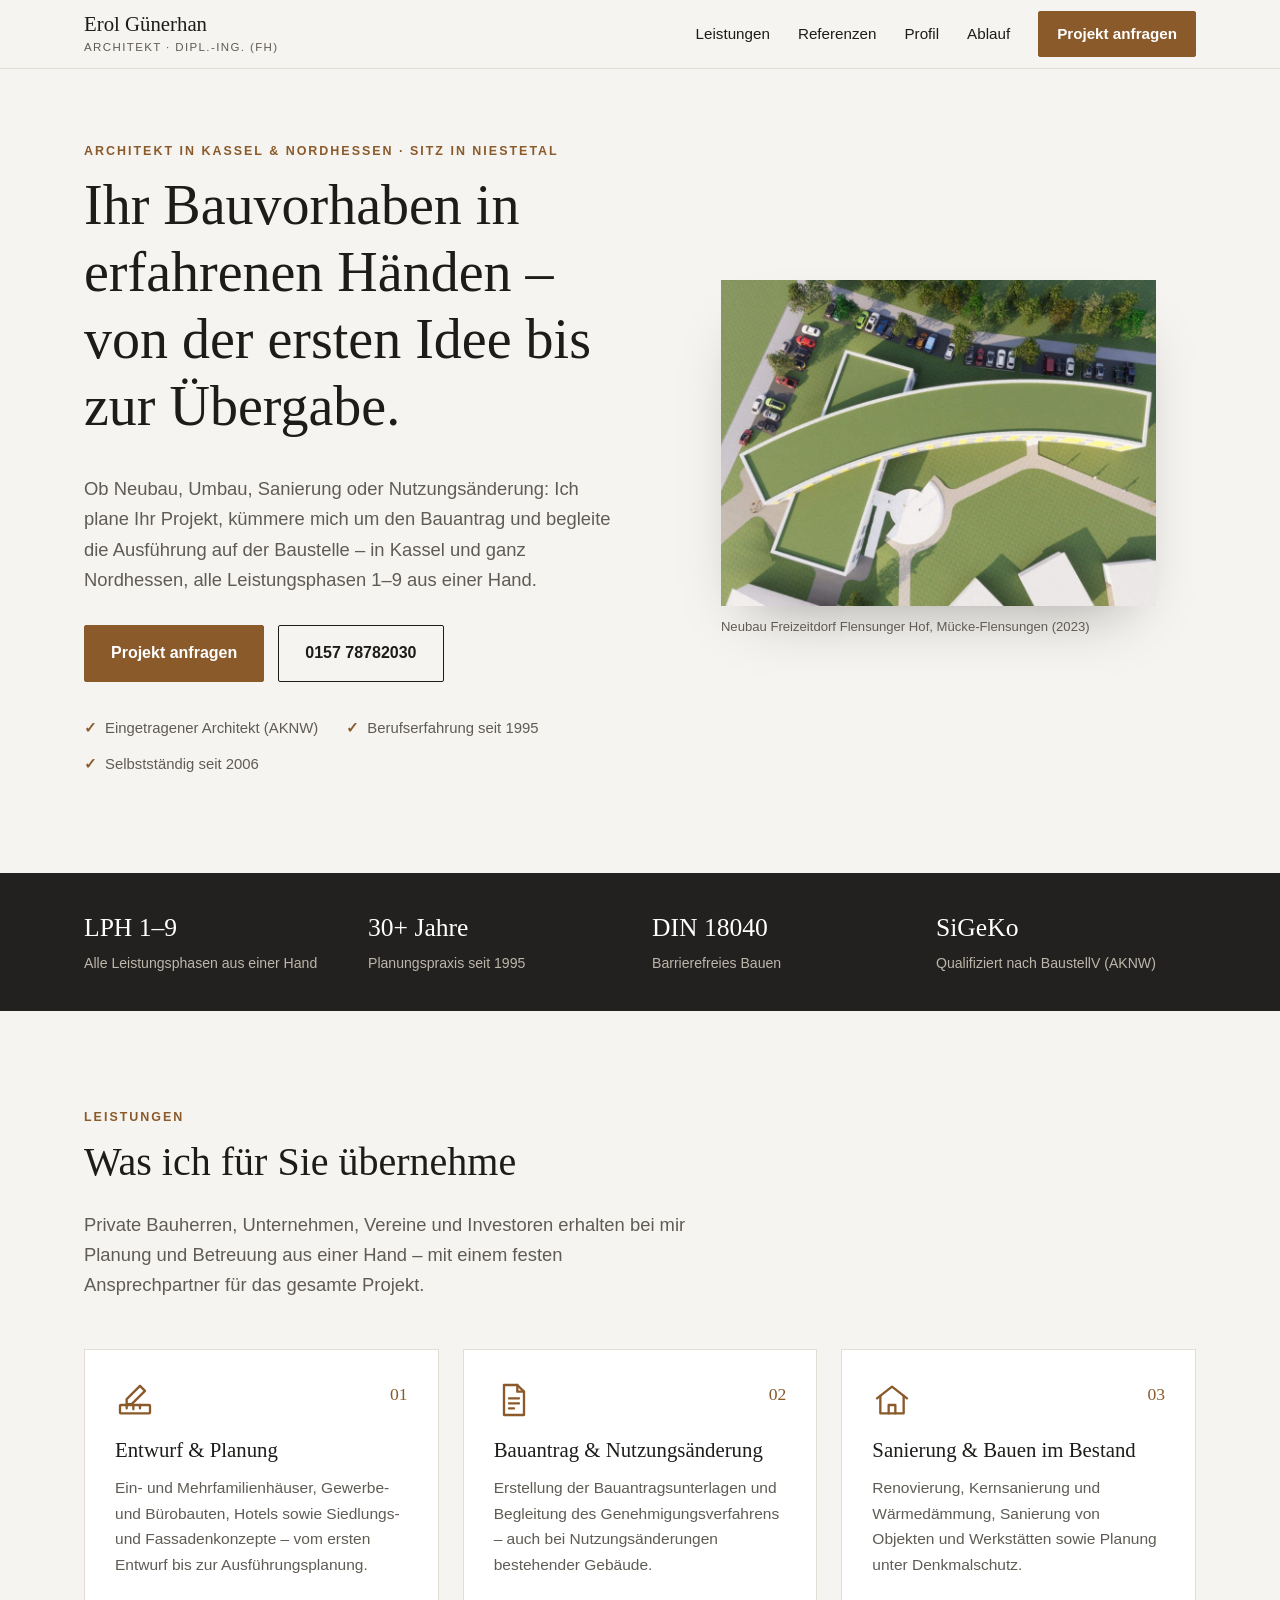
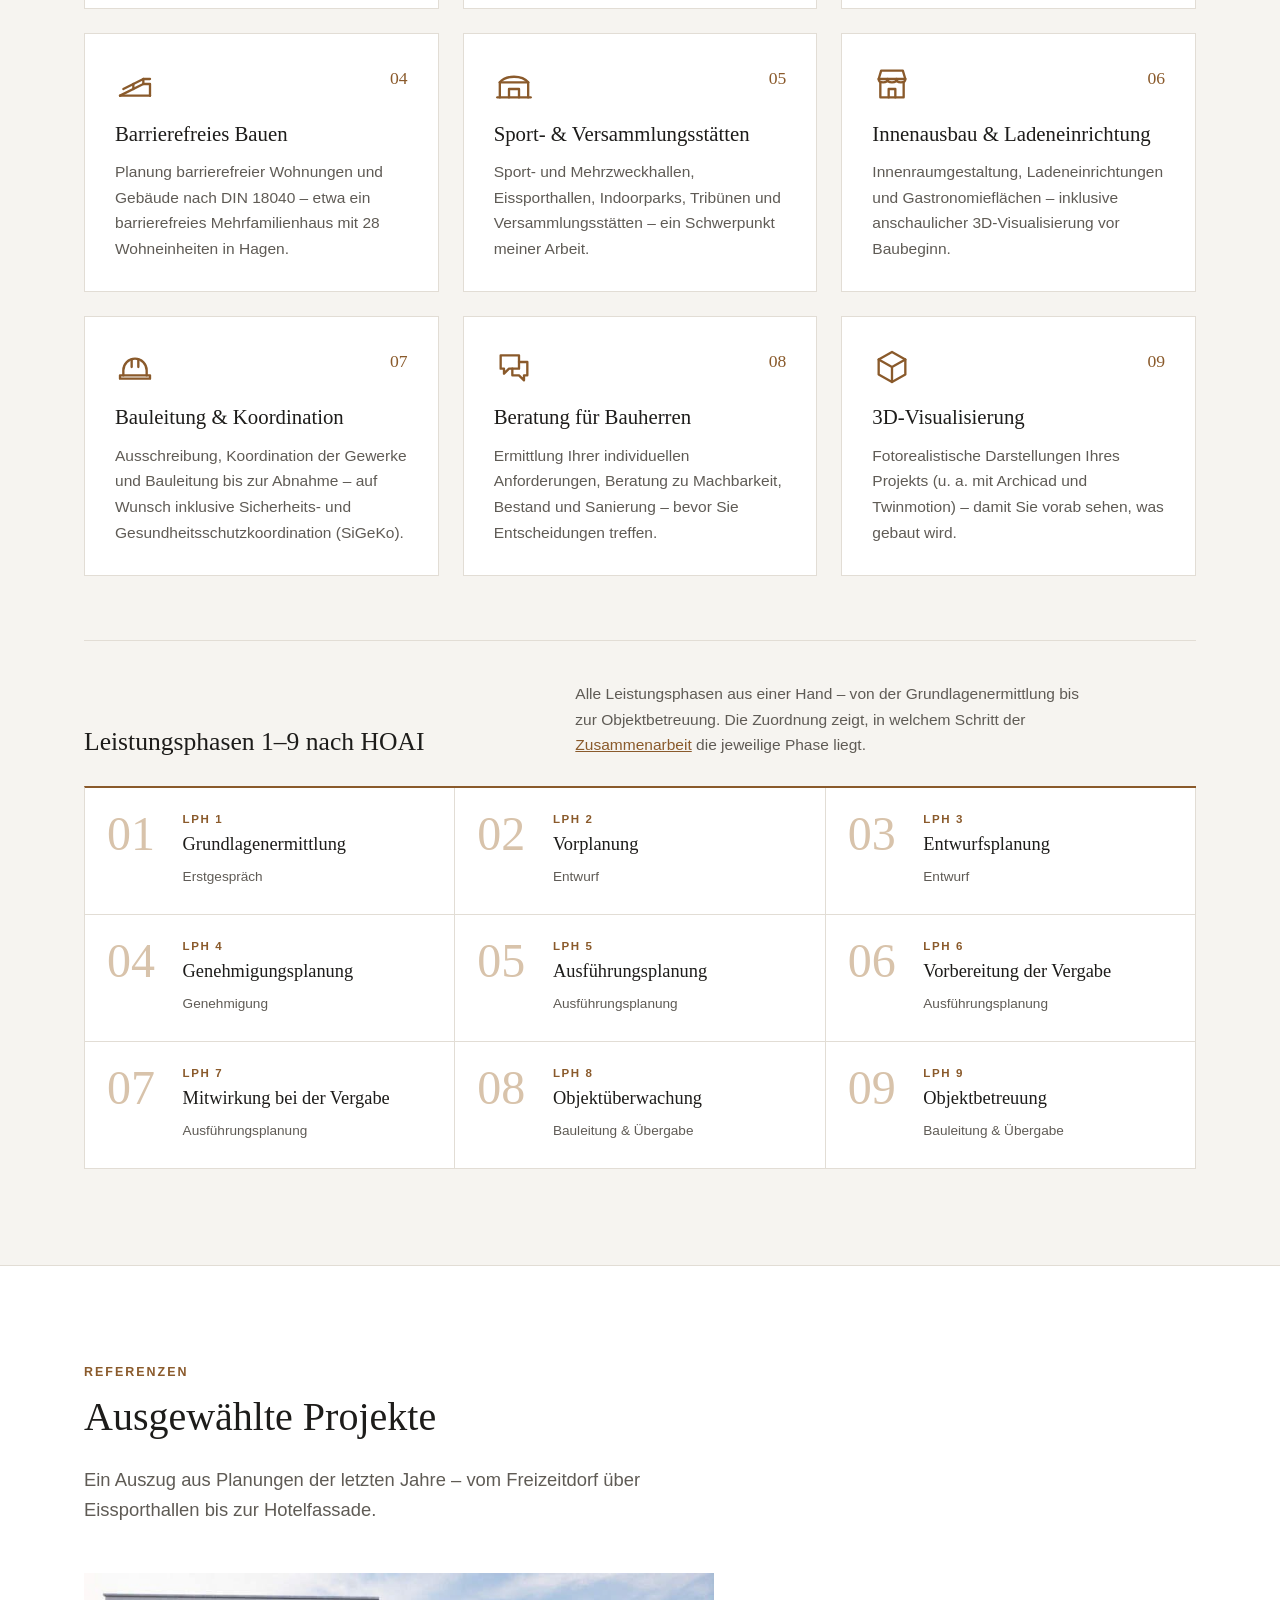
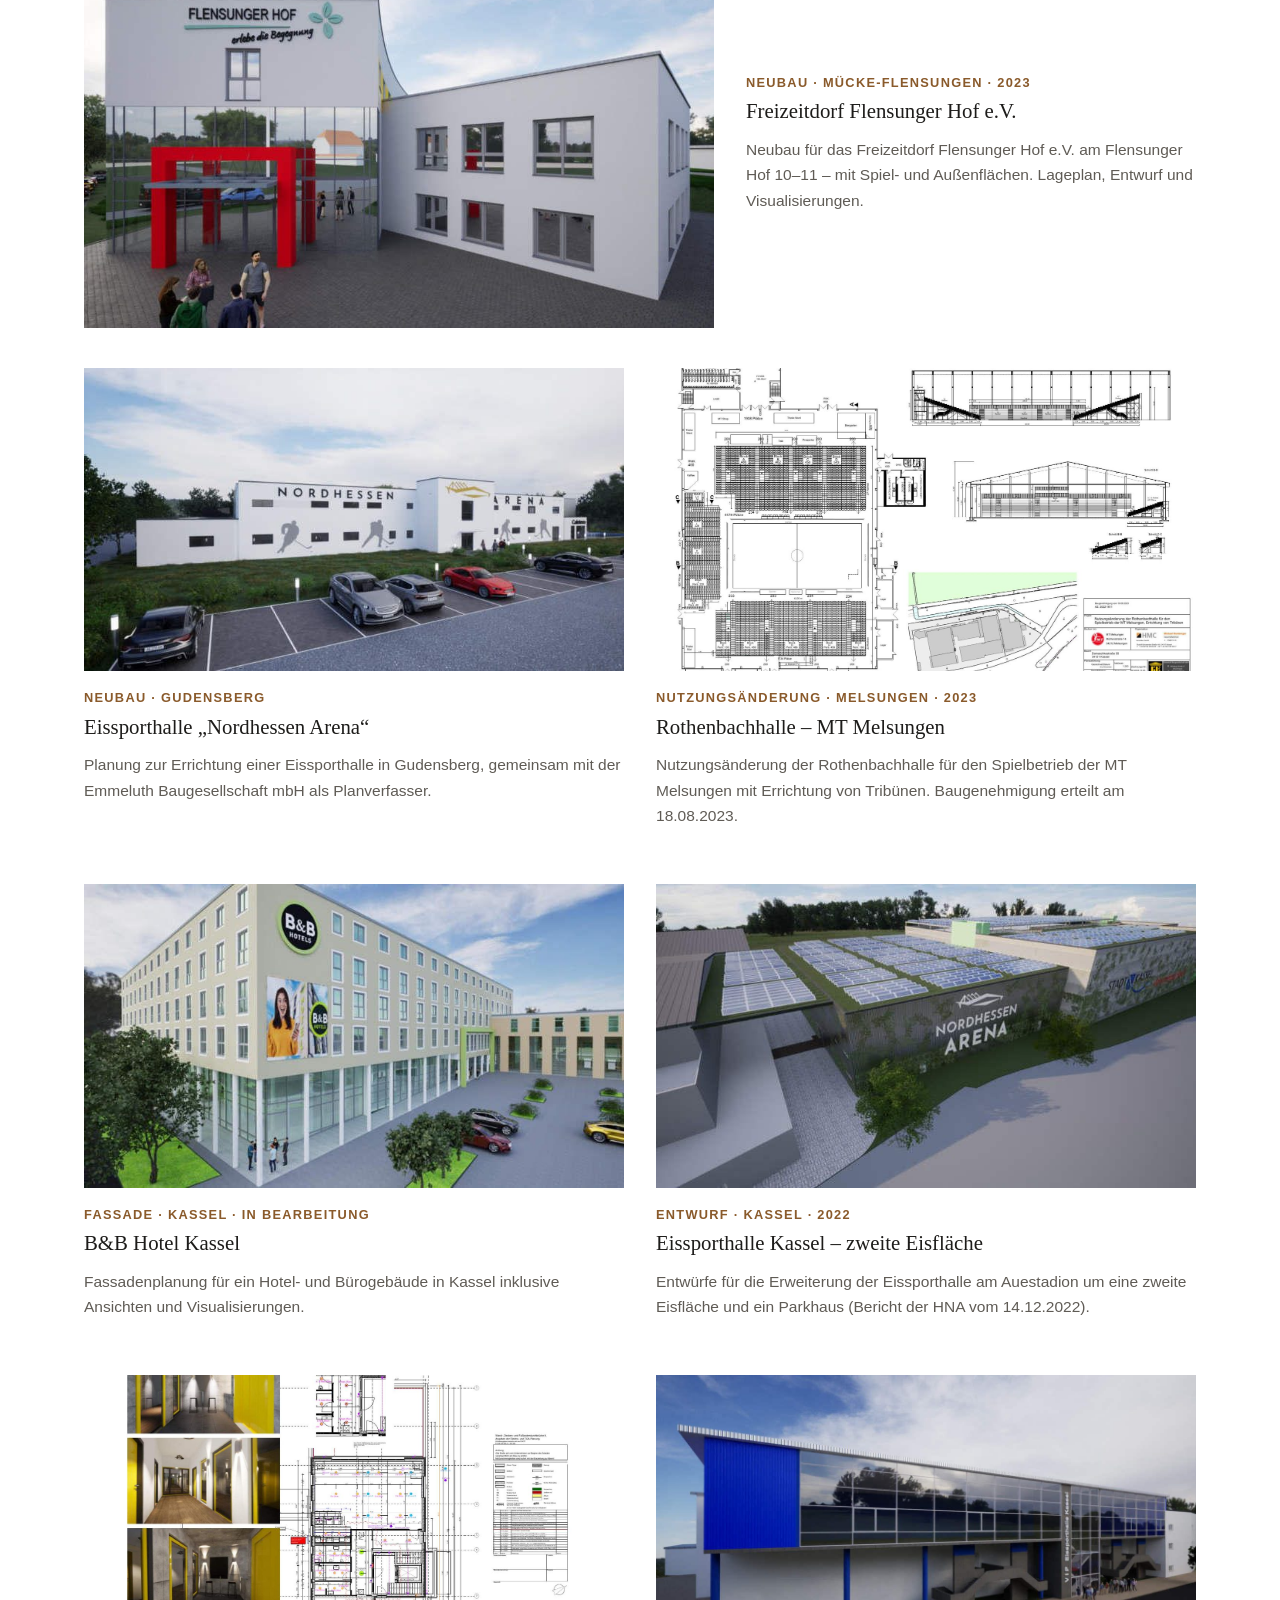
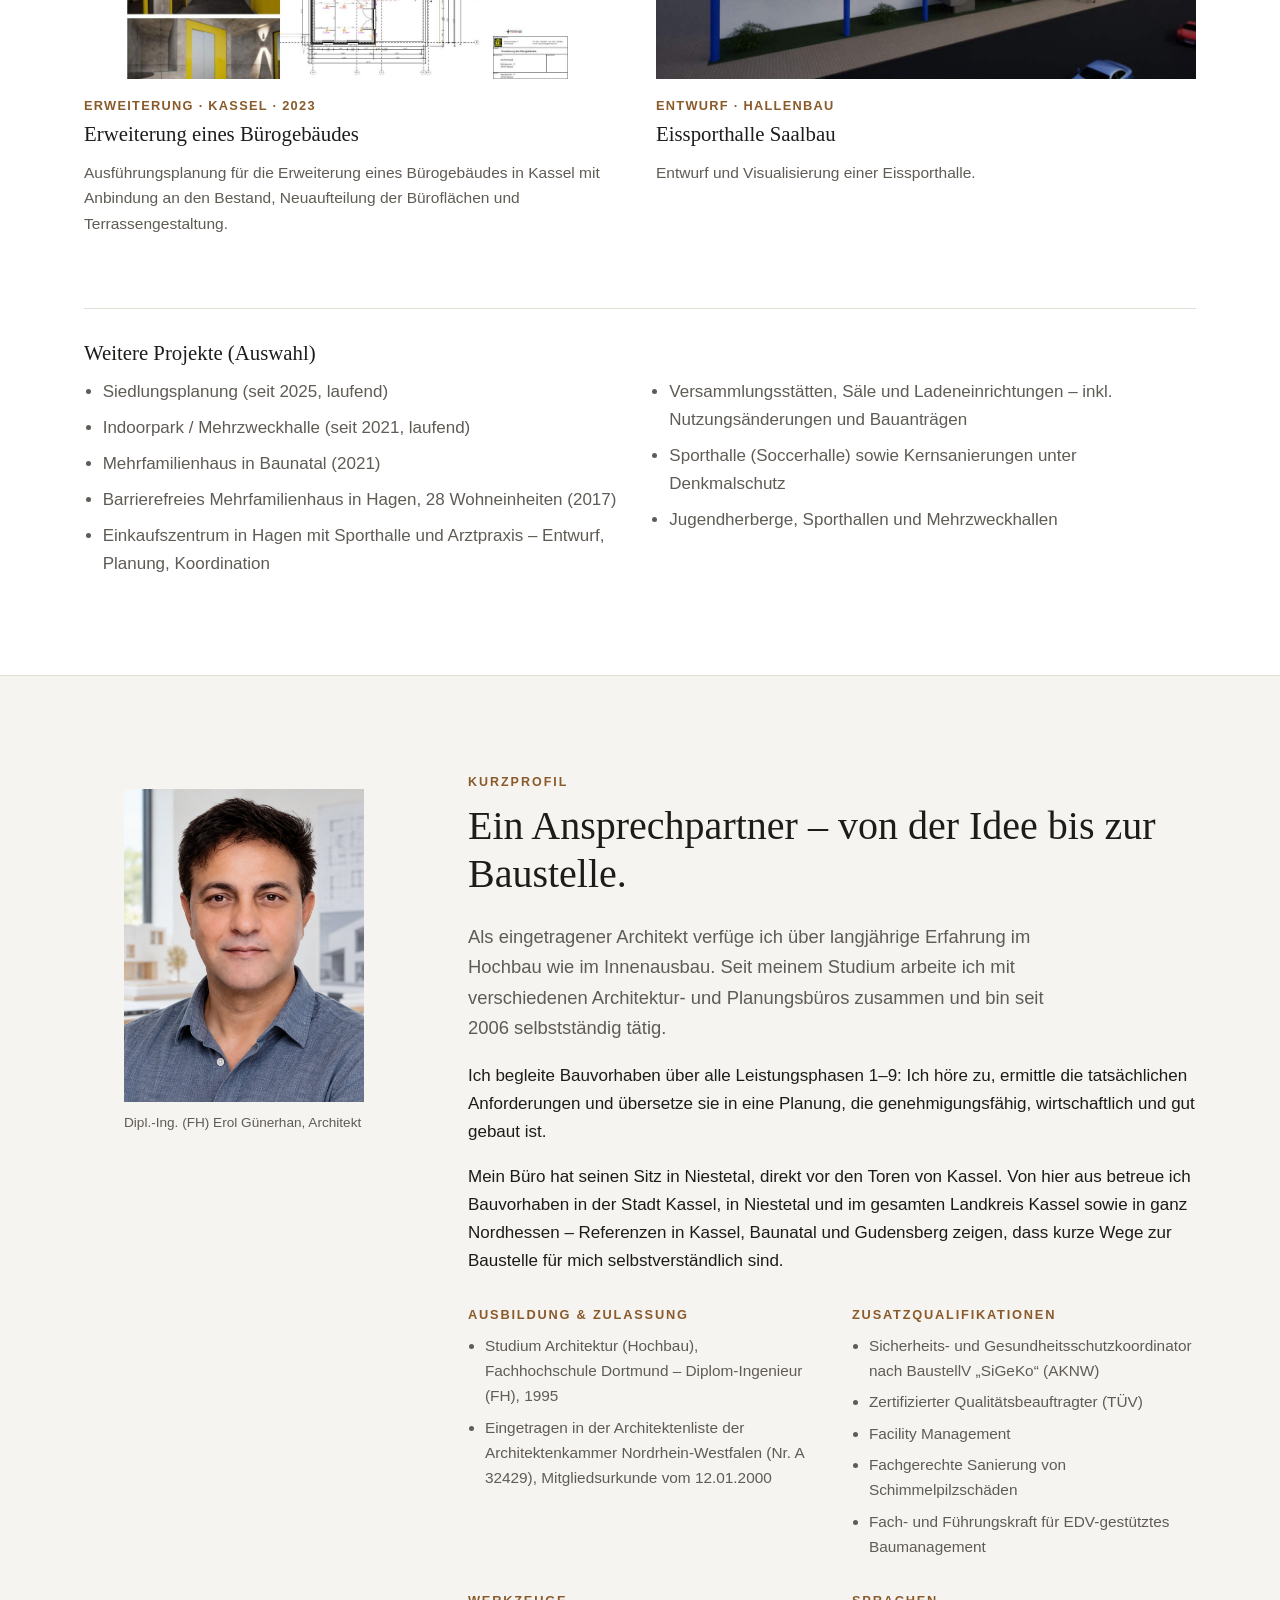
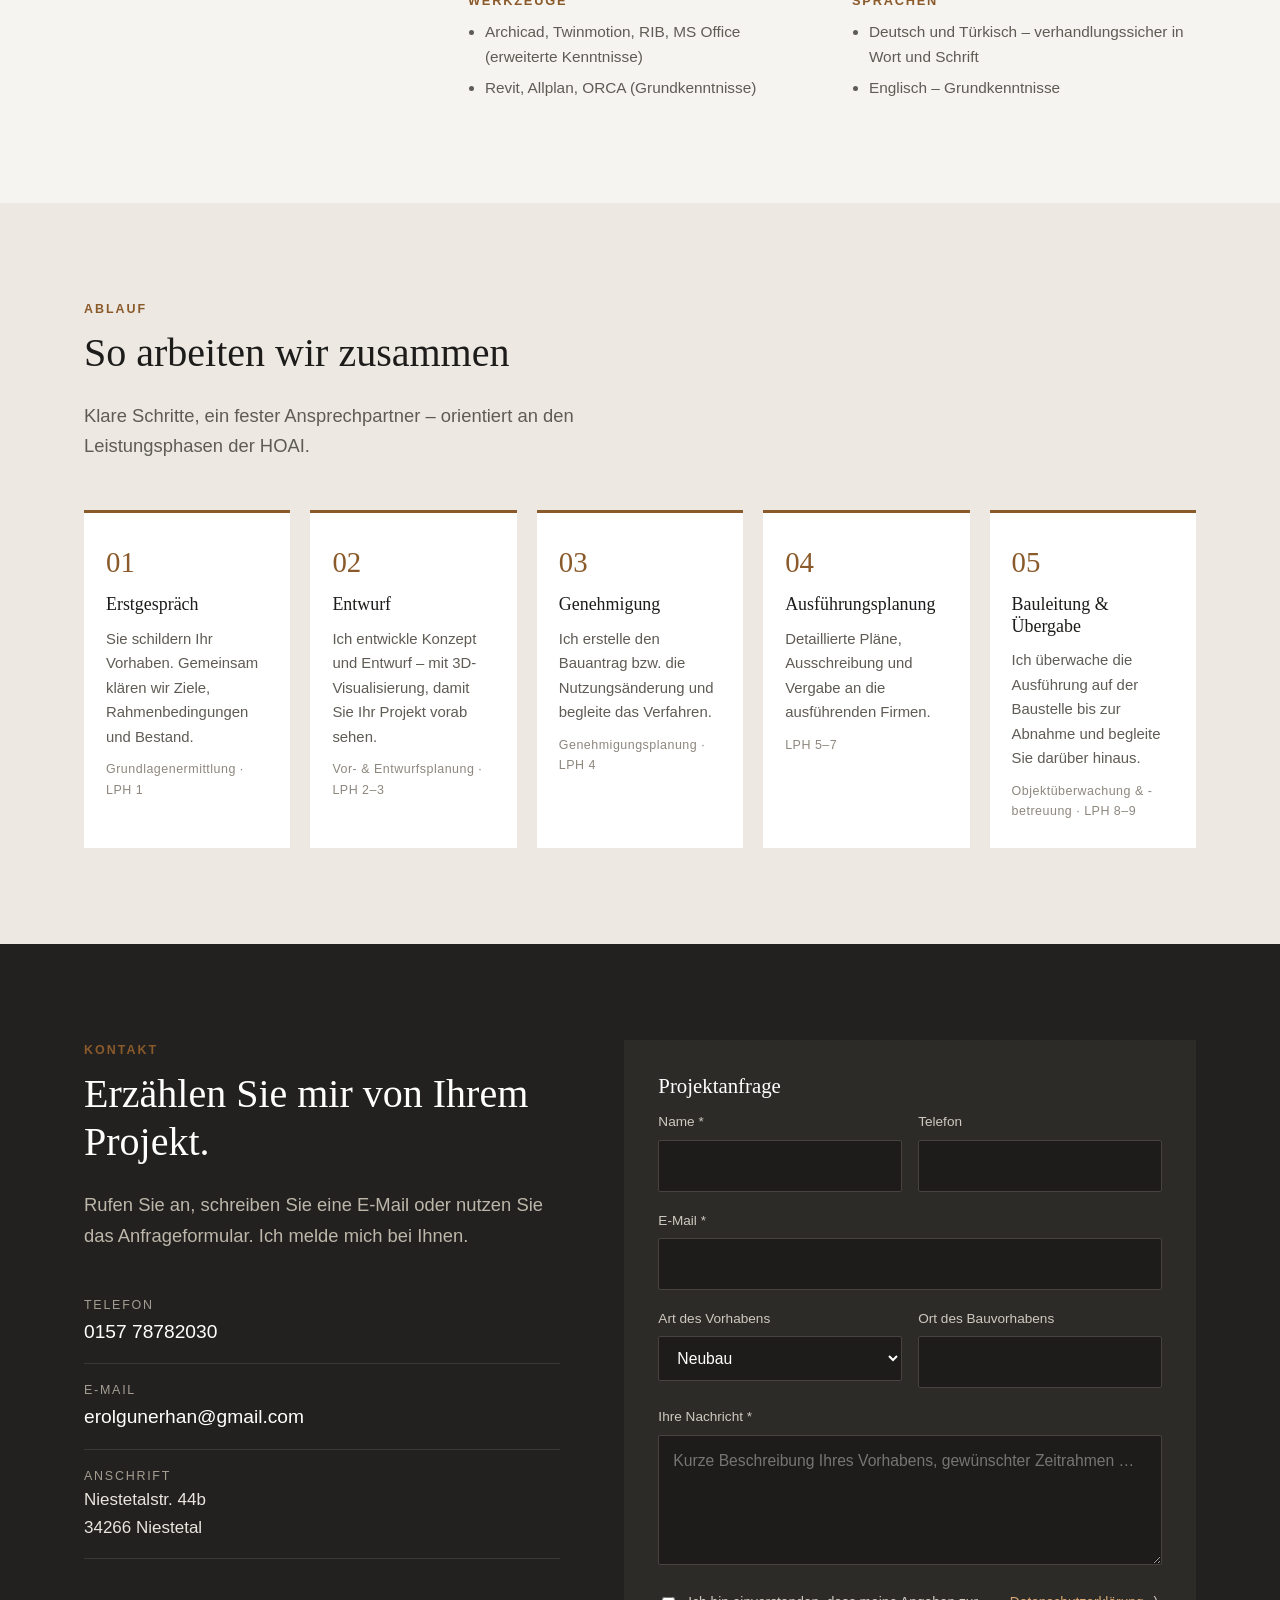
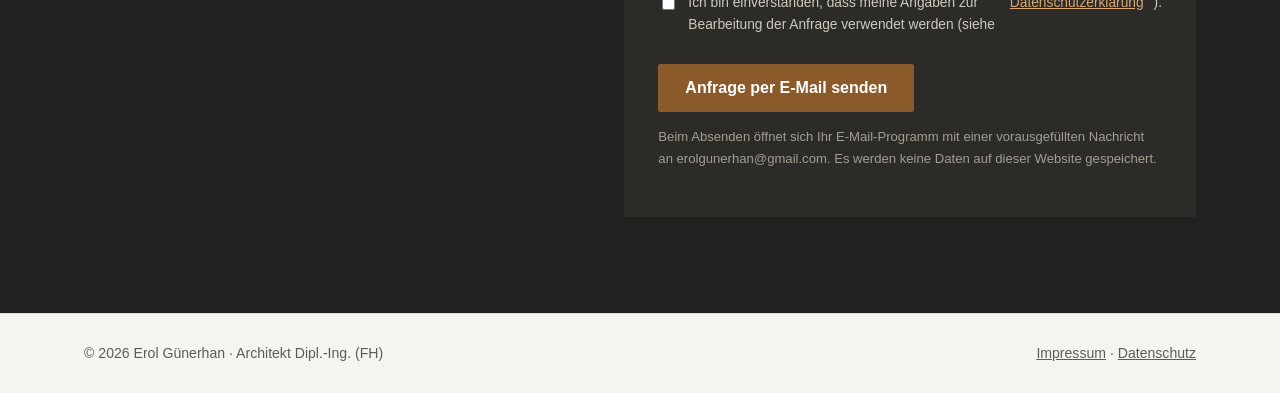
==== commit 40ab8619: "Leistungsbereich: Linien-Icons (Inline-SVG) je Leistungskarte und Raster der Leistungsphasen 1–9 nac" ====
--- a/index.html
+++ b/index.html
@@ -246,15 +246,32 @@
         <p class="lead">Private Bauherren, Unternehmen, Vereine und Investoren erhalten bei mir Planung und Betreuung aus einer Hand – mit einem festen Ansprechpartner für das gesamte Projekt.</p>
       </div>
       <div class="services">
-        <article class="card"><span class="num">01</span><h3>Entwurf &amp; Planung</h3><p>Ein- und Mehrfamilienhäuser, Gewerbe- und Bürobauten, Hotels sowie Siedlungs- und Fassadenkonzepte – vom ersten Entwurf bis zur Ausführungsplanung.</p></article>
-        <article class="card"><span class="num">02</span><h3>Bauantrag &amp; Nutzungsänderung</h3><p>Erstellung der Bauantragsunterlagen und Begleitung des Genehmigungsverfahrens – auch bei Nutzungsänderungen bestehender Gebäude.</p></article>
-        <article class="card"><span class="num">03</span><h3>Sanierung &amp; Bauen im Bestand</h3><p>Renovierung, Kernsanierung und Wärmedämmung, Sanierung von Objekten und Werkstätten sowie Planung unter Denkmalschutz.</p></article>
-        <article class="card"><span class="num">04</span><h3>Barrierefreies Bauen</h3><p>Planung barrierefreier Wohnungen und Gebäude nach DIN 18040 – etwa ein barrierefreies Mehrfamilienhaus mit 28 Wohneinheiten in Hagen.</p></article>
-        <article class="card"><span class="num">05</span><h3>Sport- &amp; Versammlungsstätten</h3><p>Sport- und Mehrzweckhallen, Eissporthallen, Indoorparks, Tribünen und Versammlungsstätten – ein Schwerpunkt meiner Arbeit.</p></article>
-        <article class="card"><span class="num">06</span><h3>Innenausbau &amp; Ladeneinrichtung</h3><p>Innenraumgestaltung, Ladeneinrichtungen und Gastronomieflächen – inklusive anschaulicher 3D-Visualisierung vor Baubeginn.</p></article>
-        <article class="card"><span class="num">07</span><h3>Bauleitung &amp; Koordination</h3><p>Ausschreibung, Koordination der Gewerke und Bauleitung bis zur Abnahme – auf Wunsch inklusive Sicherheits- und Gesundheitsschutzkoordination (SiGeKo).</p></article>
-        <article class="card"><span class="num">08</span><h3>Beratung für Bauherren</h3><p>Ermittlung Ihrer individuellen Anforderungen, Beratung zu Machbarkeit, Bestand und Sanierung – bevor Sie Entscheidungen treffen.</p></article>
-        <article class="card"><span class="num">09</span><h3>3D-Visualisierung</h3><p>Fotorealistische Darstellungen Ihres Projekts (u.&nbsp;a. mit Archicad und Twinmotion) – damit Sie vorab sehen, was gebaut wird.</p></article>
+        <article class="card"><div class="card-head"><svg class="icon" viewBox="0 0 24 24" width="40" height="40" fill="none" stroke="currentColor" stroke-width="1.4" stroke-linecap="round" stroke-linejoin="round" aria-hidden="true" focusable="false"><rect x="3" y="15" width="18" height="5" rx=".5"/><path d="M7 15v2M11 15v2.5M15 15v2"/><path d="M15 3.5l3 3L10 14.5H7v-3z"/></svg><span class="num">01</span></div><h3>Entwurf &amp; Planung</h3><p>Ein- und Mehrfamilienhäuser, Gewerbe- und Bürobauten, Hotels sowie Siedlungs- und Fassadenkonzepte – vom ersten Entwurf bis zur Ausführungsplanung.</p></article>
+        <article class="card"><div class="card-head"><svg class="icon" viewBox="0 0 24 24" width="40" height="40" fill="none" stroke="currentColor" stroke-width="1.4" stroke-linecap="round" stroke-linejoin="round" aria-hidden="true" focusable="false"><path d="M6 3h8l4 4v14H6z"/><path d="M14 3v4h4"/><path d="M9 11h6M9 14h6M9 17h3"/></svg><span class="num">02</span></div><h3>Bauantrag &amp; Nutzungsänderung</h3><p>Erstellung der Bauantragsunterlagen und Begleitung des Genehmigungsverfahrens – auch bei Nutzungsänderungen bestehender Gebäude.</p></article>
+        <article class="card"><div class="card-head"><svg class="icon" viewBox="0 0 24 24" width="40" height="40" fill="none" stroke="currentColor" stroke-width="1.4" stroke-linecap="round" stroke-linejoin="round" aria-hidden="true" focusable="false"><path d="M3 11l9-7 9 7"/><path d="M5 9.5V20h14V9.5"/><path d="M10 20v-5h4v5"/></svg><span class="num">03</span></div><h3>Sanierung &amp; Bauen im Bestand</h3><p>Renovierung, Kernsanierung und Wärmedämmung, Sanierung von Objekten und Werkstätten sowie Planung unter Denkmalschutz.</p></article>
+        <article class="card"><div class="card-head"><svg class="icon" viewBox="0 0 24 24" width="40" height="40" fill="none" stroke="currentColor" stroke-width="1.4" stroke-linecap="round" stroke-linejoin="round" aria-hidden="true" focusable="false"><path d="M3 19h18"/><path d="M3 19l14-7h4v7"/><path d="M5 15l12-6h4"/><path d="M11 12v3M17 9v3"/></svg><span class="num">04</span></div><h3>Barrierefreies Bauen</h3><p>Planung barrierefreier Wohnungen und Gebäude nach DIN 18040 – etwa ein barrierefreies Mehrfamilienhaus mit 28 Wohneinheiten in Hagen.</p></article>
+        <article class="card"><div class="card-head"><svg class="icon" viewBox="0 0 24 24" width="40" height="40" fill="none" stroke="currentColor" stroke-width="1.4" stroke-linecap="round" stroke-linejoin="round" aria-hidden="true" focusable="false"><path d="M2 20h20"/><path d="M3.5 20v-9c3.5-4.5 13.5-4.5 17 0v9"/><path d="M9 20v-5h6v5"/><path d="M3.5 11h17"/></svg><span class="num">05</span></div><h3>Sport- &amp; Versammlungsstätten</h3><p>Sport- und Mehrzweckhallen, Eissporthallen, Indoorparks, Tribünen und Versammlungsstätten – ein Schwerpunkt meiner Arbeit.</p></article>
+        <article class="card"><div class="card-head"><svg class="icon" viewBox="0 0 24 24" width="40" height="40" fill="none" stroke="currentColor" stroke-width="1.4" stroke-linecap="round" stroke-linejoin="round" aria-hidden="true" focusable="false"><path d="M4 9h16l-1.5-5h-13z"/><path d="M4 9c0 2.7 5.3 2.7 5.3 0 0 2.7 5.4 2.7 5.4 0 0 2.7 5.3 2.7 5.3 0"/><path d="M5 11v9h14v-9"/><path d="M10 20v-5h4v5"/></svg><span class="num">06</span></div><h3>Innenausbau &amp; Ladeneinrichtung</h3><p>Innenraumgestaltung, Ladeneinrichtungen und Gastronomieflächen – inklusive anschaulicher 3D-Visualisierung vor Baubeginn.</p></article>
+        <article class="card"><div class="card-head"><svg class="icon" viewBox="0 0 24 24" width="40" height="40" fill="none" stroke="currentColor" stroke-width="1.4" stroke-linecap="round" stroke-linejoin="round" aria-hidden="true" focusable="false"><path d="M3 17h18v2H3z"/><path d="M5 17v-3a7 7 0 0 1 14 0v3"/><path d="M10 7.3V12M14 7.3V12"/></svg><span class="num">07</span></div><h3>Bauleitung &amp; Koordination</h3><p>Ausschreibung, Koordination der Gewerke und Bauleitung bis zur Abnahme – auf Wunsch inklusive Sicherheits- und Gesundheitsschutzkoordination (SiGeKo).</p></article>
+        <article class="card"><div class="card-head"><svg class="icon" viewBox="0 0 24 24" width="40" height="40" fill="none" stroke="currentColor" stroke-width="1.4" stroke-linecap="round" stroke-linejoin="round" aria-hidden="true" focusable="false"><path d="M4 5h11v8H9l-3 3v-3H4z"/><path d="M15 9h5v8h-2v3l-3-3h-4v-4"/></svg><span class="num">08</span></div><h3>Beratung für Bauherren</h3><p>Ermittlung Ihrer individuellen Anforderungen, Beratung zu Machbarkeit, Bestand und Sanierung – bevor Sie Entscheidungen treffen.</p></article>
+        <article class="card"><div class="card-head"><svg class="icon" viewBox="0 0 24 24" width="40" height="40" fill="none" stroke="currentColor" stroke-width="1.4" stroke-linecap="round" stroke-linejoin="round" aria-hidden="true" focusable="false"><path d="M12 3l8 4.5v9L12 21l-8-4.5v-9z"/><path d="M4 7.5l8 4.5 8-4.5M12 12v9"/></svg><span class="num">09</span></div><h3>3D-Visualisierung</h3><p>Fotorealistische Darstellungen Ihres Projekts (u.&nbsp;a. mit Archicad und Twinmotion) – damit Sie vorab sehen, was gebaut wird.</p></article>
+      </div>
+      <div class="lph">
+        <div class="lph-head">
+          <h3>Leistungsphasen 1–9 nach HOAI</h3>
+          <p>Alle Leistungsphasen aus einer Hand – von der Grundlagenermittlung bis zur Objektbetreuung. Die Zuordnung zeigt, in welchem Schritt der <a href="#ablauf">Zusammenarbeit</a> die jeweilige Phase liegt.</p>
+        </div>
+        <ol class="lph-list">
+          <li><span class="lph-num" aria-hidden="true">01</span><div><small>LPH 1</small><h4>Grundlagenermittlung</h4><span class="lph-step">Erstgespräch</span></div></li>
+          <li><span class="lph-num" aria-hidden="true">02</span><div><small>LPH 2</small><h4>Vorplanung</h4><span class="lph-step">Entwurf</span></div></li>
+          <li><span class="lph-num" aria-hidden="true">03</span><div><small>LPH 3</small><h4>Entwurfsplanung</h4><span class="lph-step">Entwurf</span></div></li>
+          <li><span class="lph-num" aria-hidden="true">04</span><div><small>LPH 4</small><h4>Genehmigungsplanung</h4><span class="lph-step">Genehmigung</span></div></li>
+          <li><span class="lph-num" aria-hidden="true">05</span><div><small>LPH 5</small><h4>Ausführungsplanung</h4><span class="lph-step">Ausführungsplanung</span></div></li>
+          <li><span class="lph-num" aria-hidden="true">06</span><div><small>LPH 6</small><h4>Vorbereitung der Vergabe</h4><span class="lph-step">Ausführungsplanung</span></div></li>
+          <li><span class="lph-num" aria-hidden="true">07</span><div><small>LPH 7</small><h4>Mitwirkung bei der Vergabe</h4><span class="lph-step">Ausführungsplanung</span></div></li>
+          <li><span class="lph-num" aria-hidden="true">08</span><div><small>LPH 8</small><h4>Objektüberwachung</h4><span class="lph-step">Bauleitung &amp; Übergabe</span></div></li>
+          <li><span class="lph-num" aria-hidden="true">09</span><div><small>LPH 9</small><h4>Objektbetreuung</h4><span class="lph-step">Bauleitung &amp; Übergabe</span></div></li>
+        </ol>
       </div>
     </div>
   </section>
--- a/assets/style.css
+++ b/assets/style.css
@@ -64,6 +64,21 @@
 .card{background:var(--surface);border:1px solid var(--line);padding:30px}
 .card .num{font-family:var(--serif);color:var(--accent);font-size:1.1rem;margin-bottom:12px;display:block}
 .card p{color:var(--muted);margin:0;font-size:.97rem}
+.card-head{display:flex;justify-content:space-between;align-items:flex-start;margin-bottom:18px}
+.card-head .num{margin:0}
+.card .icon{width:40px;height:40px;color:var(--accent);flex:none}
+
+/* Leistungsphasen 1–9 */
+.lph{margin-top:64px;padding-top:40px;border-top:1px solid var(--line)}
+.lph-head{display:grid;grid-template-columns:1fr 1.4fr;gap:16px 48px;align-items:end;margin-bottom:28px}
+.lph-head h3{font-size:1.6rem;margin:0}
+.lph-head p{color:var(--muted);margin:0;font-size:.97rem;max-width:60ch}
+.lph-list{list-style:none;margin:0;padding:0;display:grid;grid-template-columns:repeat(3,1fr);gap:0;border-top:2px solid var(--accent);background:var(--surface);border-left:1px solid var(--line)}
+.lph-list li{display:flex;gap:18px;align-items:flex-start;padding:22px 22px 24px;border-right:1px solid var(--line);border-bottom:1px solid var(--line);min-width:0}
+.lph-num{font-family:var(--serif);font-size:3rem;line-height:1;color:#d8c3ab;flex:none;width:2.4ch}
+.lph-list small{display:block;font-size:.72rem;letter-spacing:.14em;text-transform:uppercase;color:var(--accent);font-weight:600;margin-bottom:4px}
+.lph-list h4{font-family:var(--serif);font-weight:400;font-size:1.15rem;line-height:1.25;margin:0 0 6px;overflow-wrap:anywhere}
+.lph-step{font-size:.85rem;color:var(--muted)}
 
 /* Projects */
 #referenzen{background:var(--surface);border-top:1px solid var(--line);border-bottom:1px solid var(--line)}
@@ -146,6 +161,8 @@
 @media (max-width:1000px){
   .services{grid-template-columns:repeat(2,1fr)}
   .steps{grid-template-columns:repeat(2,1fr)}
+  .lph-list{grid-template-columns:repeat(2,1fr)}
+  .lph-head{grid-template-columns:1fr}
   .trust ul{grid-template-columns:repeat(2,1fr)}
 }
 @media (max-width:820px){
@@ -169,5 +186,9 @@
 }
 @media (max-width:560px){
   .services,.steps,.trust ul{grid-template-columns:1fr}
+  .lph-list{grid-template-columns:1fr}
+  .lph-list li{padding:16px 18px;gap:14px}
+  .lph-num{font-size:2.2rem}
+  .card .icon{width:36px;height:36px}
   form{padding:24px}
 }
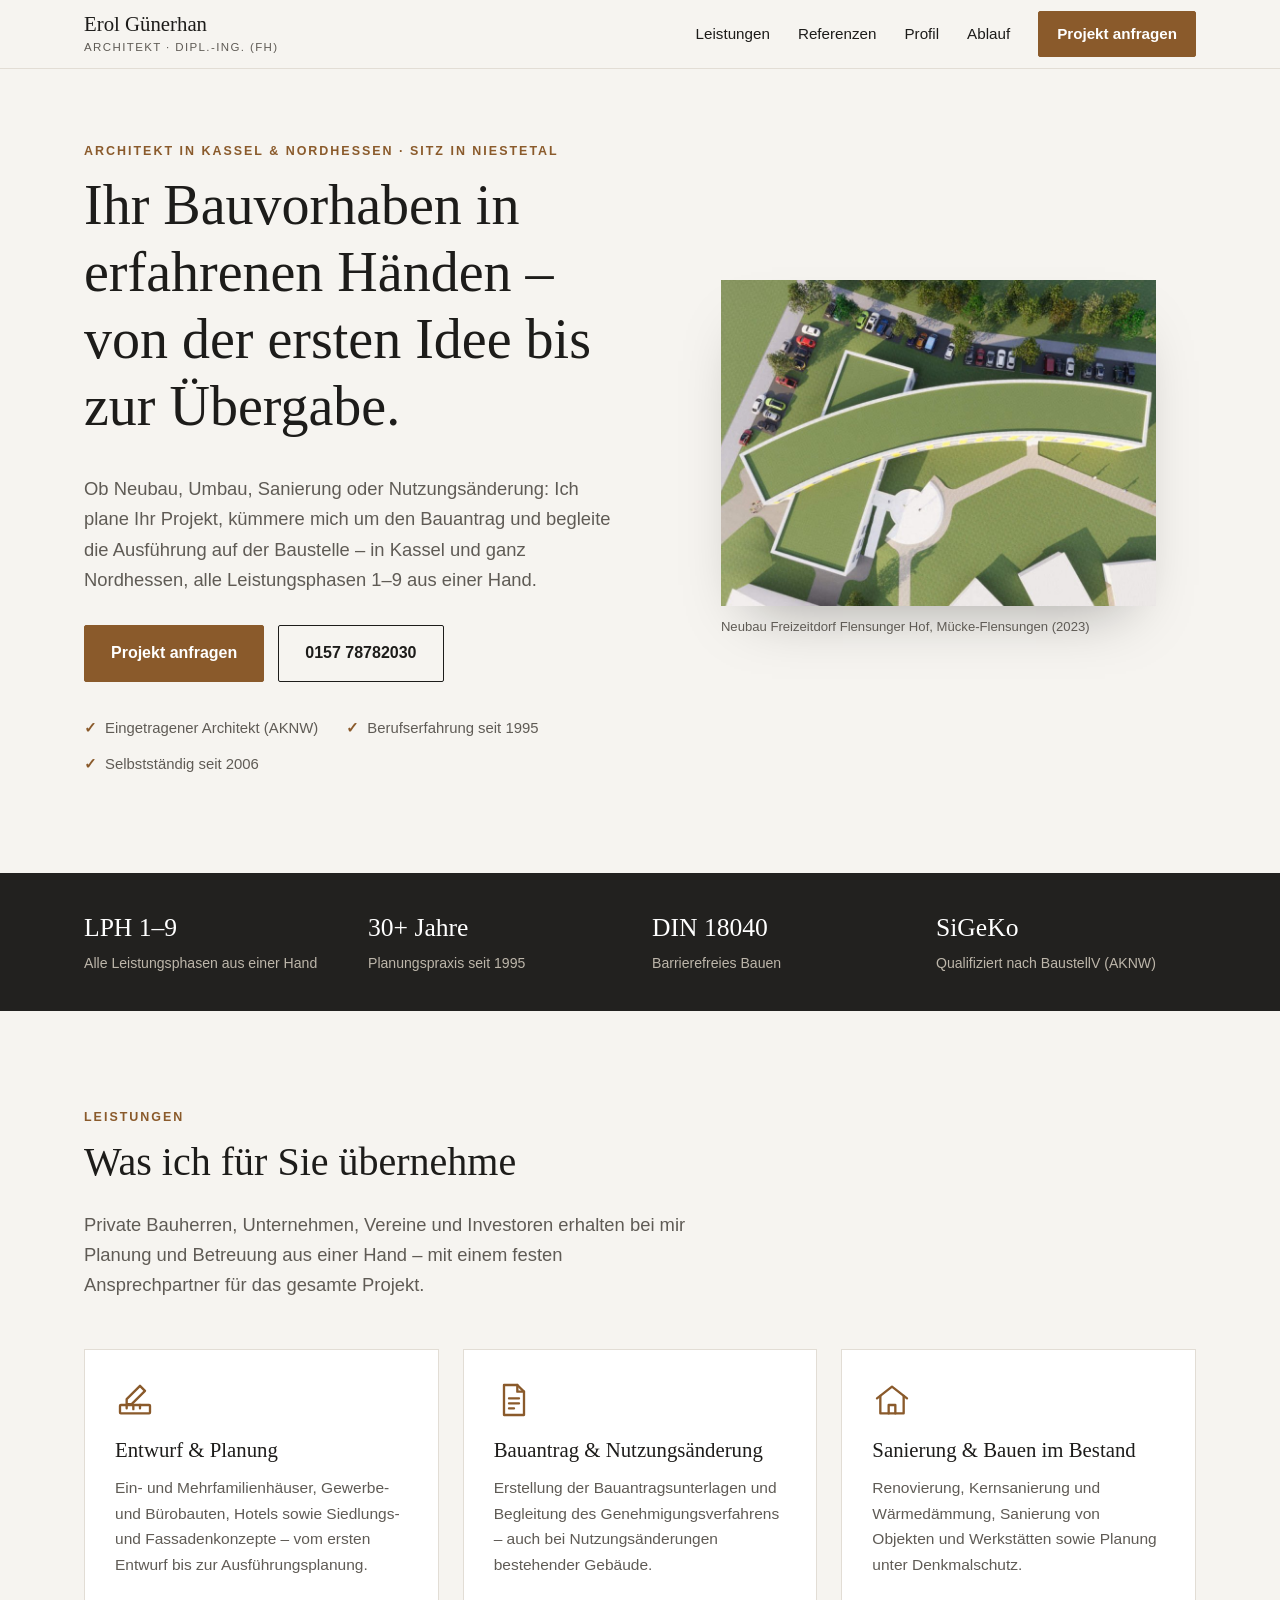
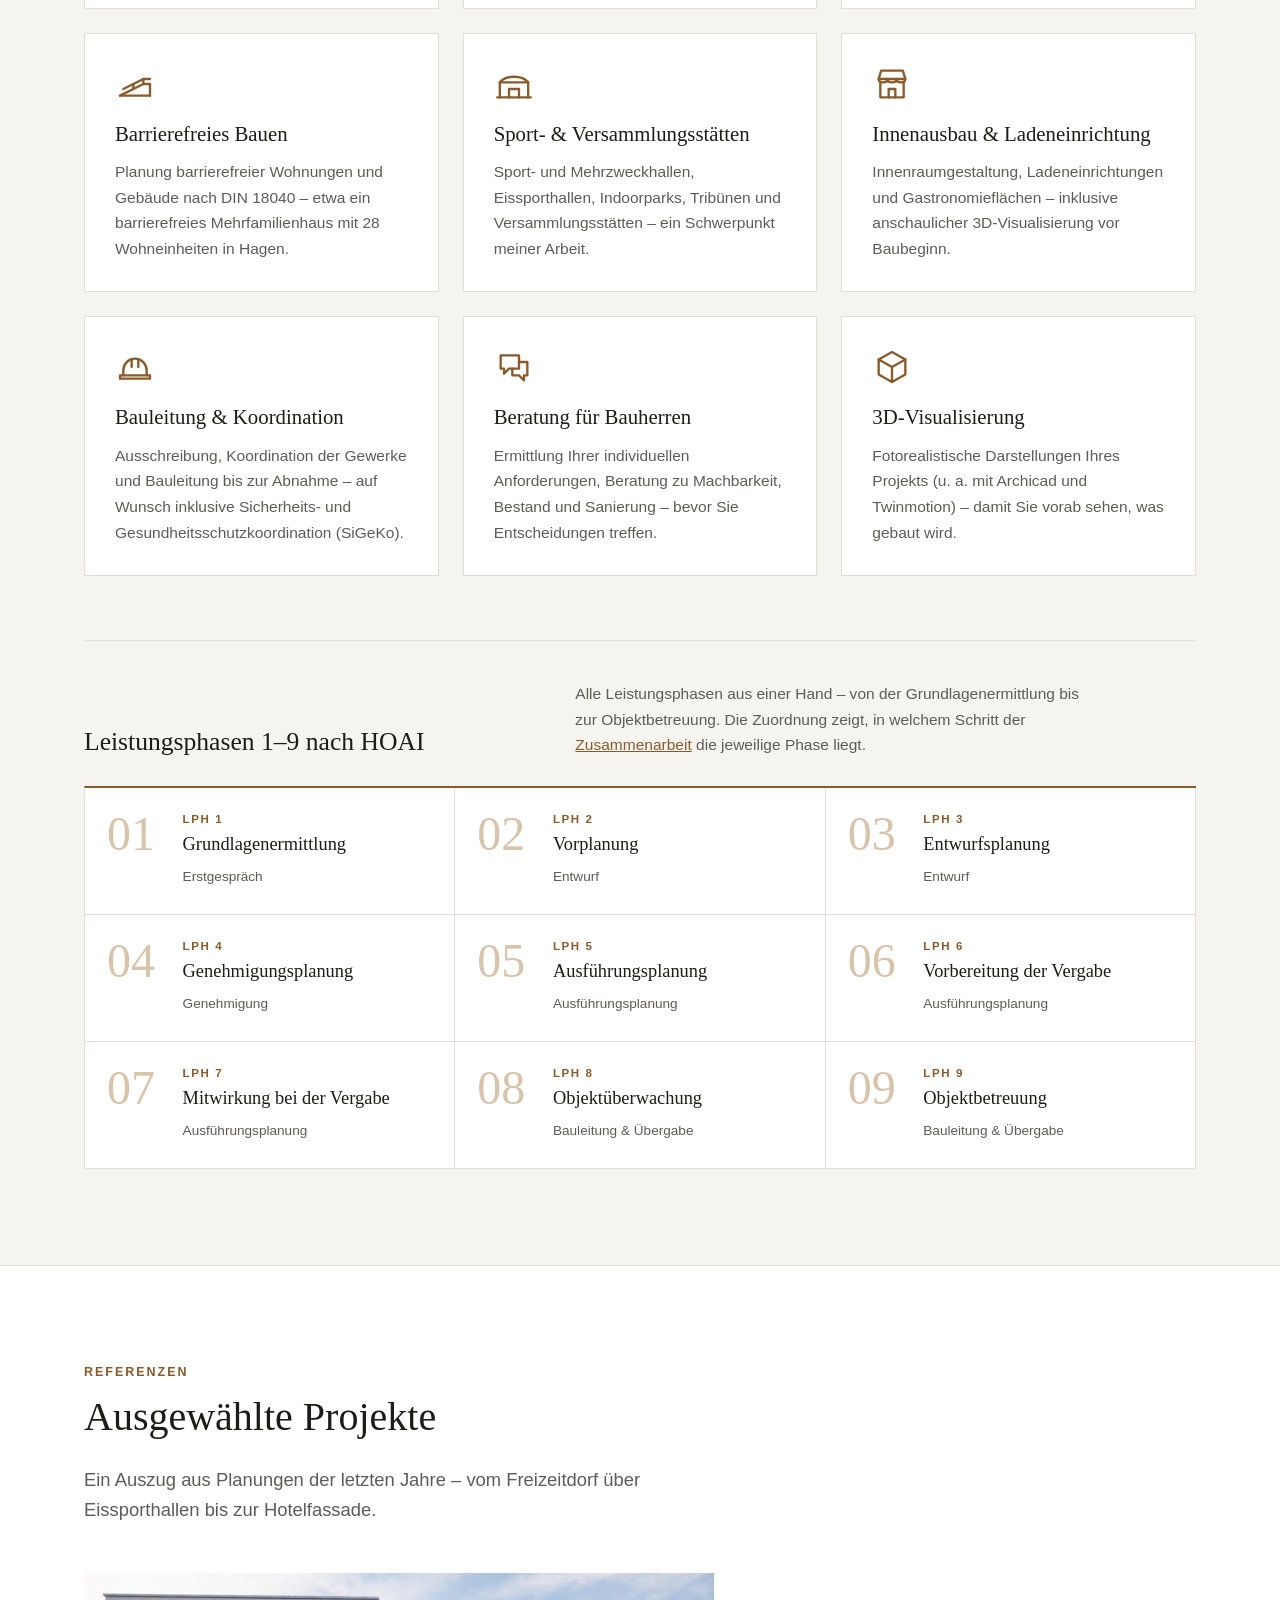
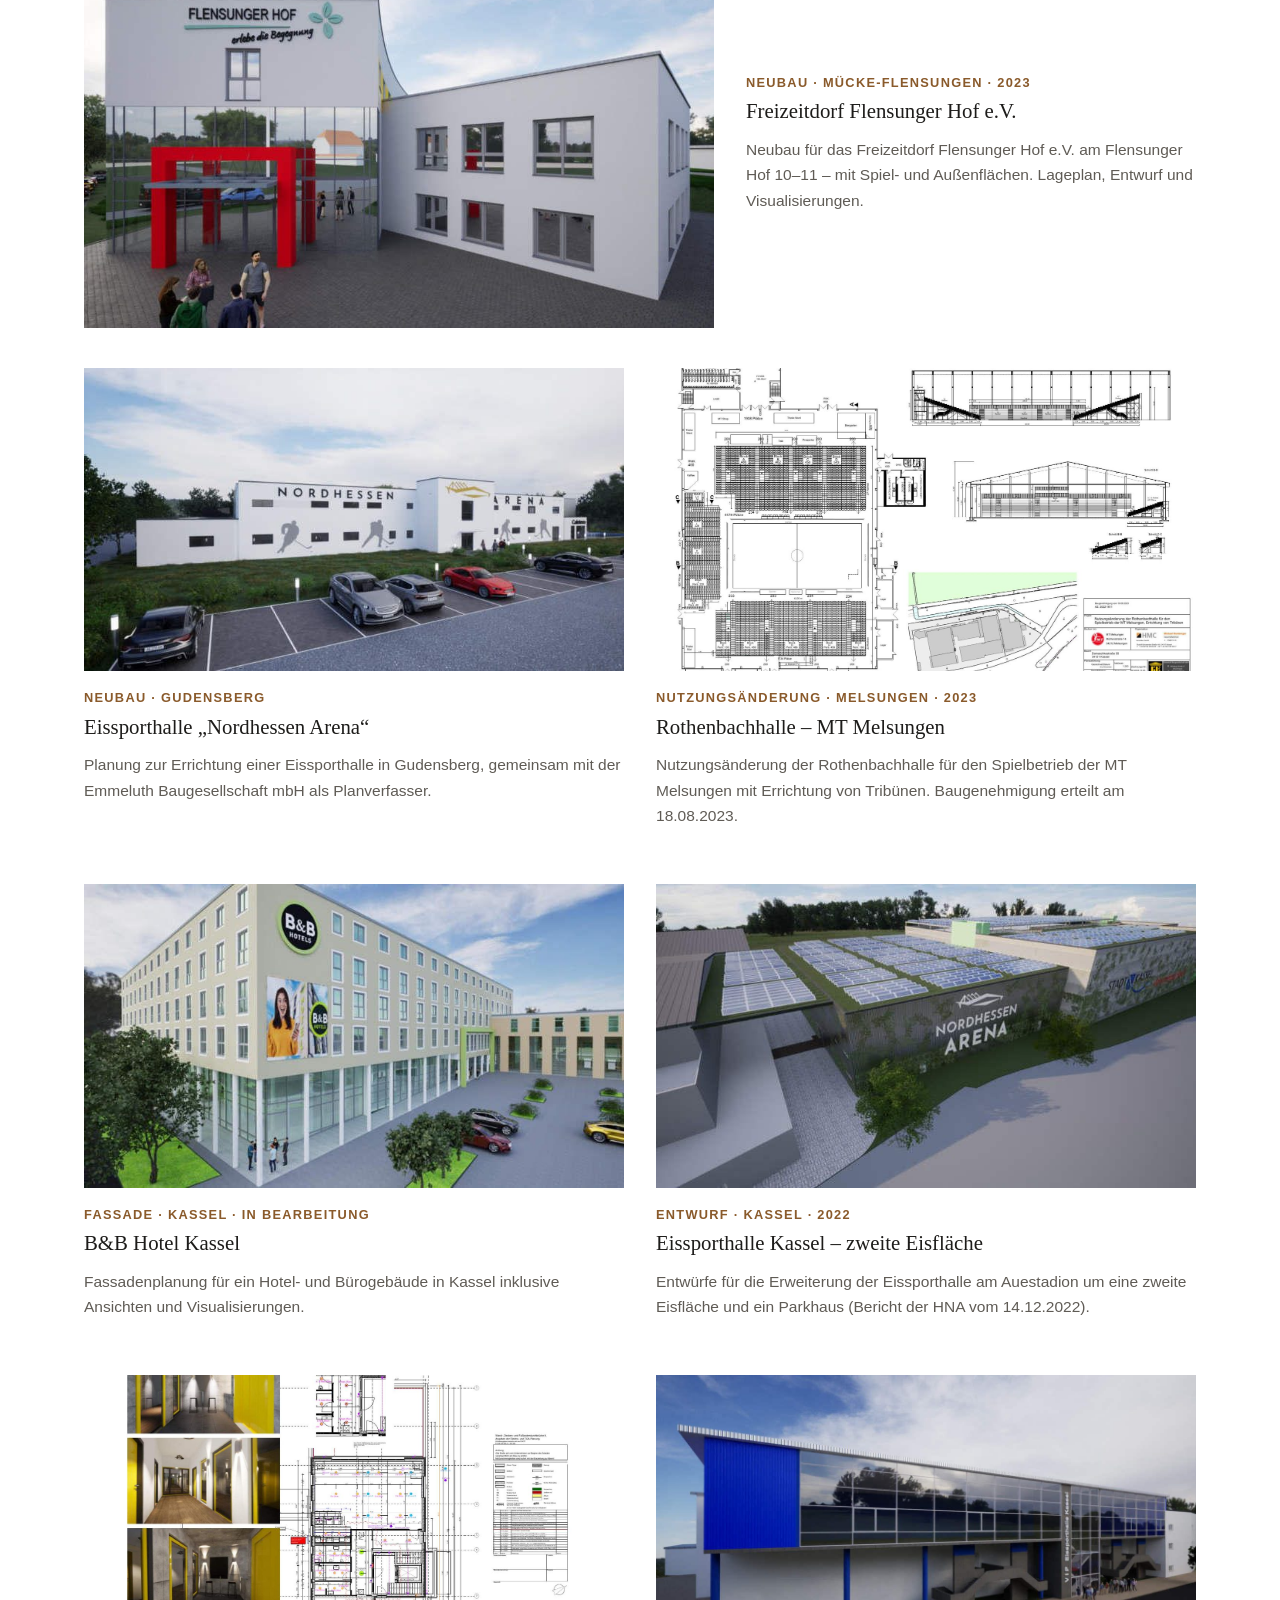
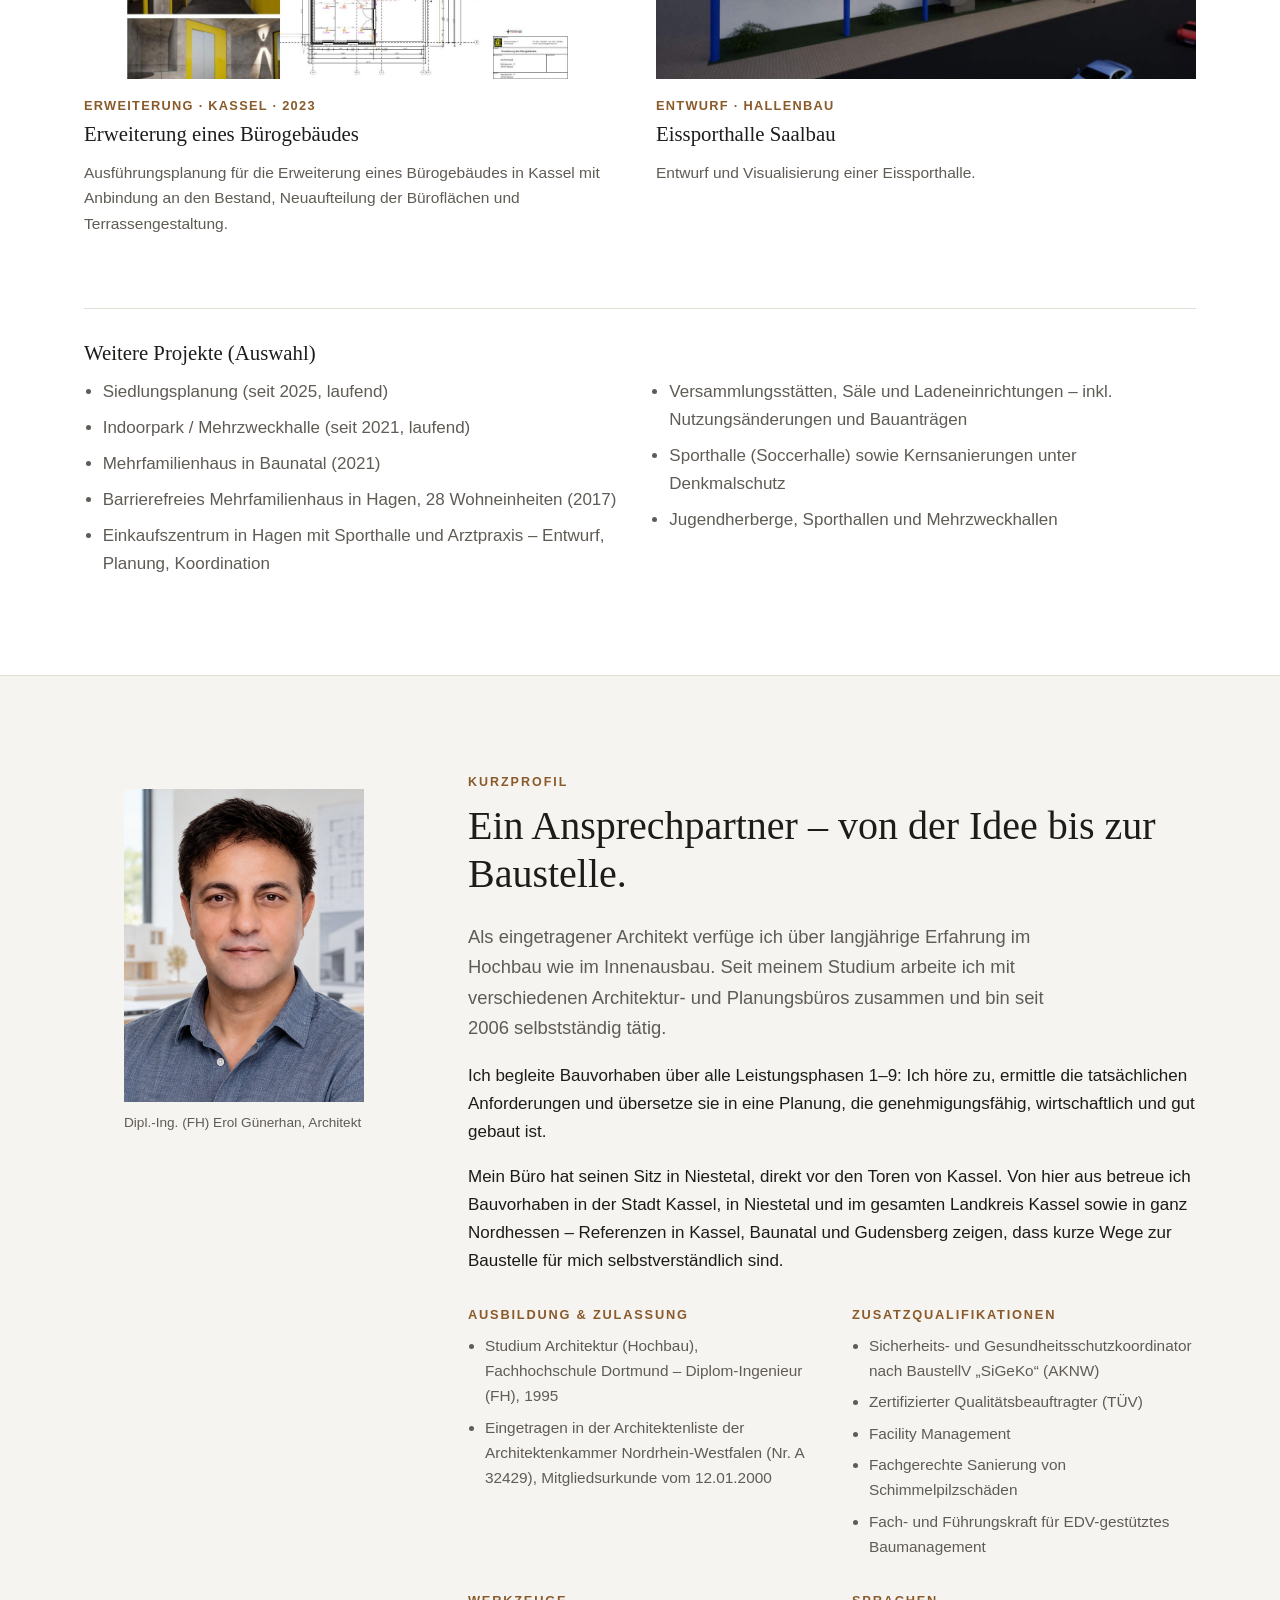
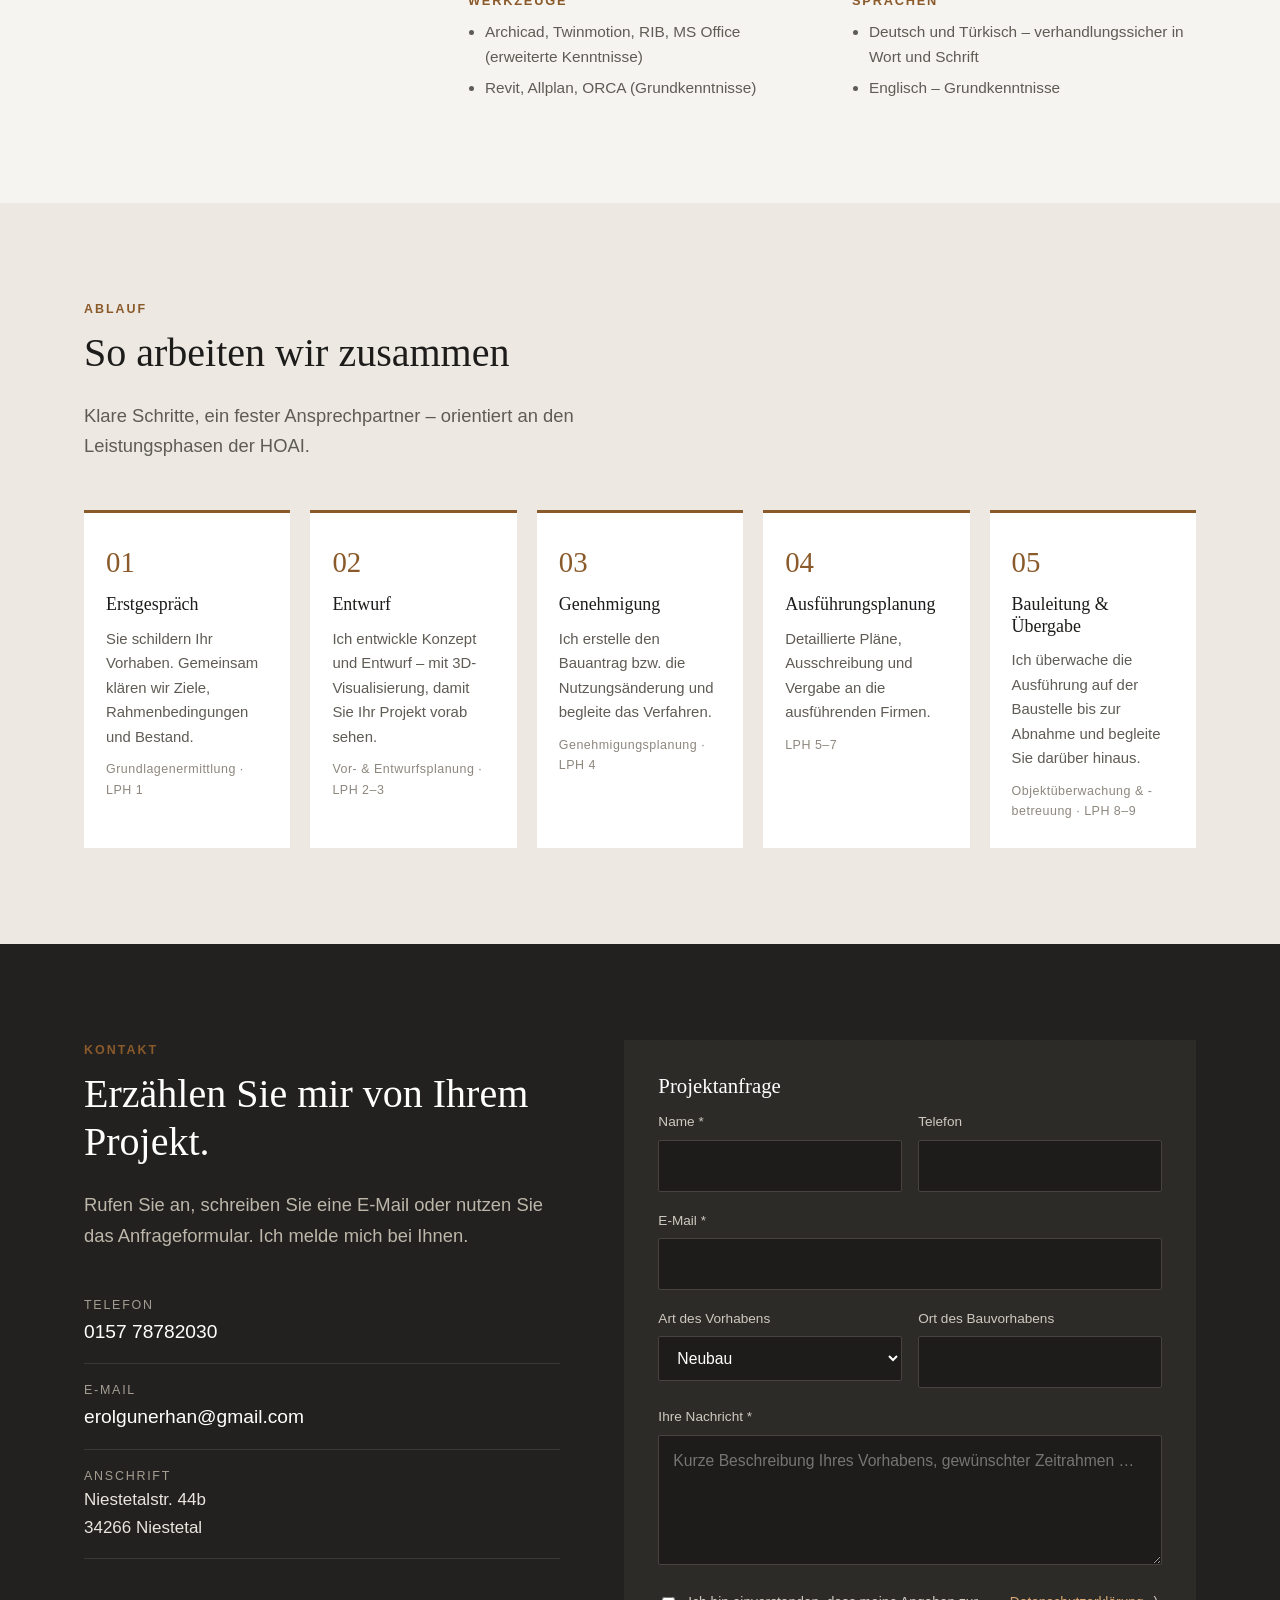
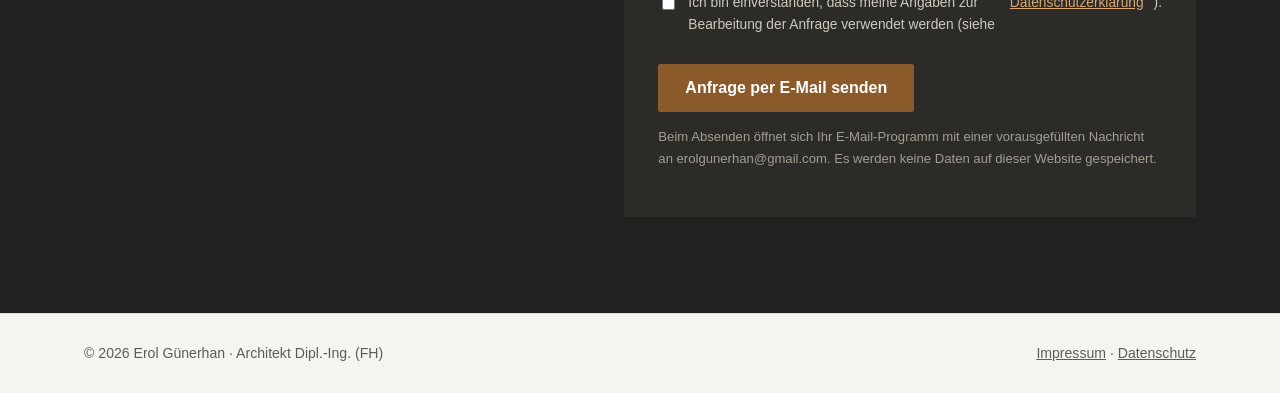
==== commit d999b9d5: "Leistungsbereich: doppelte Nummerierung entfernt (Kartennummern 01–09 kollidierten mit Leistungsphas" ====
--- a/index.html
+++ b/index.html
@@ -246,15 +246,15 @@
         <p class="lead">Private Bauherren, Unternehmen, Vereine und Investoren erhalten bei mir Planung und Betreuung aus einer Hand – mit einem festen Ansprechpartner für das gesamte Projekt.</p>
       </div>
       <div class="services">
-        <article class="card"><div class="card-head"><svg class="icon" viewBox="0 0 24 24" width="40" height="40" fill="none" stroke="currentColor" stroke-width="1.4" stroke-linecap="round" stroke-linejoin="round" aria-hidden="true" focusable="false"><rect x="3" y="15" width="18" height="5" rx=".5"/><path d="M7 15v2M11 15v2.5M15 15v2"/><path d="M15 3.5l3 3L10 14.5H7v-3z"/></svg><span class="num">01</span></div><h3>Entwurf &amp; Planung</h3><p>Ein- und Mehrfamilienhäuser, Gewerbe- und Bürobauten, Hotels sowie Siedlungs- und Fassadenkonzepte – vom ersten Entwurf bis zur Ausführungsplanung.</p></article>
-        <article class="card"><div class="card-head"><svg class="icon" viewBox="0 0 24 24" width="40" height="40" fill="none" stroke="currentColor" stroke-width="1.4" stroke-linecap="round" stroke-linejoin="round" aria-hidden="true" focusable="false"><path d="M6 3h8l4 4v14H6z"/><path d="M14 3v4h4"/><path d="M9 11h6M9 14h6M9 17h3"/></svg><span class="num">02</span></div><h3>Bauantrag &amp; Nutzungsänderung</h3><p>Erstellung der Bauantragsunterlagen und Begleitung des Genehmigungsverfahrens – auch bei Nutzungsänderungen bestehender Gebäude.</p></article>
-        <article class="card"><div class="card-head"><svg class="icon" viewBox="0 0 24 24" width="40" height="40" fill="none" stroke="currentColor" stroke-width="1.4" stroke-linecap="round" stroke-linejoin="round" aria-hidden="true" focusable="false"><path d="M3 11l9-7 9 7"/><path d="M5 9.5V20h14V9.5"/><path d="M10 20v-5h4v5"/></svg><span class="num">03</span></div><h3>Sanierung &amp; Bauen im Bestand</h3><p>Renovierung, Kernsanierung und Wärmedämmung, Sanierung von Objekten und Werkstätten sowie Planung unter Denkmalschutz.</p></article>
-        <article class="card"><div class="card-head"><svg class="icon" viewBox="0 0 24 24" width="40" height="40" fill="none" stroke="currentColor" stroke-width="1.4" stroke-linecap="round" stroke-linejoin="round" aria-hidden="true" focusable="false"><path d="M3 19h18"/><path d="M3 19l14-7h4v7"/><path d="M5 15l12-6h4"/><path d="M11 12v3M17 9v3"/></svg><span class="num">04</span></div><h3>Barrierefreies Bauen</h3><p>Planung barrierefreier Wohnungen und Gebäude nach DIN 18040 – etwa ein barrierefreies Mehrfamilienhaus mit 28 Wohneinheiten in Hagen.</p></article>
-        <article class="card"><div class="card-head"><svg class="icon" viewBox="0 0 24 24" width="40" height="40" fill="none" stroke="currentColor" stroke-width="1.4" stroke-linecap="round" stroke-linejoin="round" aria-hidden="true" focusable="false"><path d="M2 20h20"/><path d="M3.5 20v-9c3.5-4.5 13.5-4.5 17 0v9"/><path d="M9 20v-5h6v5"/><path d="M3.5 11h17"/></svg><span class="num">05</span></div><h3>Sport- &amp; Versammlungsstätten</h3><p>Sport- und Mehrzweckhallen, Eissporthallen, Indoorparks, Tribünen und Versammlungsstätten – ein Schwerpunkt meiner Arbeit.</p></article>
-        <article class="card"><div class="card-head"><svg class="icon" viewBox="0 0 24 24" width="40" height="40" fill="none" stroke="currentColor" stroke-width="1.4" stroke-linecap="round" stroke-linejoin="round" aria-hidden="true" focusable="false"><path d="M4 9h16l-1.5-5h-13z"/><path d="M4 9c0 2.7 5.3 2.7 5.3 0 0 2.7 5.4 2.7 5.4 0 0 2.7 5.3 2.7 5.3 0"/><path d="M5 11v9h14v-9"/><path d="M10 20v-5h4v5"/></svg><span class="num">06</span></div><h3>Innenausbau &amp; Ladeneinrichtung</h3><p>Innenraumgestaltung, Ladeneinrichtungen und Gastronomieflächen – inklusive anschaulicher 3D-Visualisierung vor Baubeginn.</p></article>
-        <article class="card"><div class="card-head"><svg class="icon" viewBox="0 0 24 24" width="40" height="40" fill="none" stroke="currentColor" stroke-width="1.4" stroke-linecap="round" stroke-linejoin="round" aria-hidden="true" focusable="false"><path d="M3 17h18v2H3z"/><path d="M5 17v-3a7 7 0 0 1 14 0v3"/><path d="M10 7.3V12M14 7.3V12"/></svg><span class="num">07</span></div><h3>Bauleitung &amp; Koordination</h3><p>Ausschreibung, Koordination der Gewerke und Bauleitung bis zur Abnahme – auf Wunsch inklusive Sicherheits- und Gesundheitsschutzkoordination (SiGeKo).</p></article>
-        <article class="card"><div class="card-head"><svg class="icon" viewBox="0 0 24 24" width="40" height="40" fill="none" stroke="currentColor" stroke-width="1.4" stroke-linecap="round" stroke-linejoin="round" aria-hidden="true" focusable="false"><path d="M4 5h11v8H9l-3 3v-3H4z"/><path d="M15 9h5v8h-2v3l-3-3h-4v-4"/></svg><span class="num">08</span></div><h3>Beratung für Bauherren</h3><p>Ermittlung Ihrer individuellen Anforderungen, Beratung zu Machbarkeit, Bestand und Sanierung – bevor Sie Entscheidungen treffen.</p></article>
-        <article class="card"><div class="card-head"><svg class="icon" viewBox="0 0 24 24" width="40" height="40" fill="none" stroke="currentColor" stroke-width="1.4" stroke-linecap="round" stroke-linejoin="round" aria-hidden="true" focusable="false"><path d="M12 3l8 4.5v9L12 21l-8-4.5v-9z"/><path d="M4 7.5l8 4.5 8-4.5M12 12v9"/></svg><span class="num">09</span></div><h3>3D-Visualisierung</h3><p>Fotorealistische Darstellungen Ihres Projekts (u.&nbsp;a. mit Archicad und Twinmotion) – damit Sie vorab sehen, was gebaut wird.</p></article>
+        <article class="card"><div class="card-head"><svg class="icon" viewBox="0 0 24 24" width="40" height="40" fill="none" stroke="currentColor" stroke-width="1.4" stroke-linecap="round" stroke-linejoin="round" aria-hidden="true" focusable="false"><rect x="3" y="15" width="18" height="5" rx=".5"/><path d="M7 15v2M11 15v2.5M15 15v2"/><path d="M15 3.5l3 3L10 14.5H7v-3z"/></svg></div><h3>Entwurf &amp; Planung</h3><p>Ein- und Mehrfamilienhäuser, Gewerbe- und Bürobauten, Hotels sowie Siedlungs- und Fassadenkonzepte – vom ersten Entwurf bis zur Ausführungsplanung.</p></article>
+        <article class="card"><div class="card-head"><svg class="icon" viewBox="0 0 24 24" width="40" height="40" fill="none" stroke="currentColor" stroke-width="1.4" stroke-linecap="round" stroke-linejoin="round" aria-hidden="true" focusable="false"><path d="M6 3h8l4 4v14H6z"/><path d="M14 3v4h4"/><path d="M9 11h6M9 14h6M9 17h3"/></svg></div><h3>Bauantrag &amp; Nutzungsänderung</h3><p>Erstellung der Bauantragsunterlagen und Begleitung des Genehmigungsverfahrens – auch bei Nutzungsänderungen bestehender Gebäude.</p></article>
+        <article class="card"><div class="card-head"><svg class="icon" viewBox="0 0 24 24" width="40" height="40" fill="none" stroke="currentColor" stroke-width="1.4" stroke-linecap="round" stroke-linejoin="round" aria-hidden="true" focusable="false"><path d="M3 11l9-7 9 7"/><path d="M5 9.5V20h14V9.5"/><path d="M10 20v-5h4v5"/></svg></div><h3>Sanierung &amp; Bauen im Bestand</h3><p>Renovierung, Kernsanierung und Wärmedämmung, Sanierung von Objekten und Werkstätten sowie Planung unter Denkmalschutz.</p></article>
+        <article class="card"><div class="card-head"><svg class="icon" viewBox="0 0 24 24" width="40" height="40" fill="none" stroke="currentColor" stroke-width="1.4" stroke-linecap="round" stroke-linejoin="round" aria-hidden="true" focusable="false"><path d="M3 19h18"/><path d="M3 19l14-7h4v7"/><path d="M5 15l12-6h4"/><path d="M11 12v3M17 9v3"/></svg></div><h3>Barrierefreies Bauen</h3><p>Planung barrierefreier Wohnungen und Gebäude nach DIN 18040 – etwa ein barrierefreies Mehrfamilienhaus mit 28 Wohneinheiten in Hagen.</p></article>
+        <article class="card"><div class="card-head"><svg class="icon" viewBox="0 0 24 24" width="40" height="40" fill="none" stroke="currentColor" stroke-width="1.4" stroke-linecap="round" stroke-linejoin="round" aria-hidden="true" focusable="false"><path d="M2 20h20"/><path d="M3.5 20v-9c3.5-4.5 13.5-4.5 17 0v9"/><path d="M9 20v-5h6v5"/><path d="M3.5 11h17"/></svg></div><h3>Sport- &amp; Versammlungsstätten</h3><p>Sport- und Mehrzweckhallen, Eissporthallen, Indoorparks, Tribünen und Versammlungsstätten – ein Schwerpunkt meiner Arbeit.</p></article>
+        <article class="card"><div class="card-head"><svg class="icon" viewBox="0 0 24 24" width="40" height="40" fill="none" stroke="currentColor" stroke-width="1.4" stroke-linecap="round" stroke-linejoin="round" aria-hidden="true" focusable="false"><path d="M4 9h16l-1.5-5h-13z"/><path d="M4 9c0 2.7 5.3 2.7 5.3 0 0 2.7 5.4 2.7 5.4 0 0 2.7 5.3 2.7 5.3 0"/><path d="M5 11v9h14v-9"/><path d="M10 20v-5h4v5"/></svg></div><h3>Innenausbau &amp; Ladeneinrichtung</h3><p>Innenraumgestaltung, Ladeneinrichtungen und Gastronomieflächen – inklusive anschaulicher 3D-Visualisierung vor Baubeginn.</p></article>
+        <article class="card"><div class="card-head"><svg class="icon" viewBox="0 0 24 24" width="40" height="40" fill="none" stroke="currentColor" stroke-width="1.4" stroke-linecap="round" stroke-linejoin="round" aria-hidden="true" focusable="false"><path d="M3 17h18v2H3z"/><path d="M5 17v-3a7 7 0 0 1 14 0v3"/><path d="M10 7.3V12M14 7.3V12"/></svg></div><h3>Bauleitung &amp; Koordination</h3><p>Ausschreibung, Koordination der Gewerke und Bauleitung bis zur Abnahme – auf Wunsch inklusive Sicherheits- und Gesundheitsschutzkoordination (SiGeKo).</p></article>
+        <article class="card"><div class="card-head"><svg class="icon" viewBox="0 0 24 24" width="40" height="40" fill="none" stroke="currentColor" stroke-width="1.4" stroke-linecap="round" stroke-linejoin="round" aria-hidden="true" focusable="false"><path d="M4 5h11v8H9l-3 3v-3H4z"/><path d="M15 9h5v8h-2v3l-3-3h-4v-4"/></svg></div><h3>Beratung für Bauherren</h3><p>Ermittlung Ihrer individuellen Anforderungen, Beratung zu Machbarkeit, Bestand und Sanierung – bevor Sie Entscheidungen treffen.</p></article>
+        <article class="card"><div class="card-head"><svg class="icon" viewBox="0 0 24 24" width="40" height="40" fill="none" stroke="currentColor" stroke-width="1.4" stroke-linecap="round" stroke-linejoin="round" aria-hidden="true" focusable="false"><path d="M12 3l8 4.5v9L12 21l-8-4.5v-9z"/><path d="M4 7.5l8 4.5 8-4.5M12 12v9"/></svg></div><h3>3D-Visualisierung</h3><p>Fotorealistische Darstellungen Ihres Projekts (u.&nbsp;a. mit Archicad und Twinmotion) – damit Sie vorab sehen, was gebaut wird.</p></article>
       </div>
       <div class="lph">
         <div class="lph-head">
--- a/assets/style.css
+++ b/assets/style.css
@@ -62,10 +62,8 @@
 /* Services */
 .services{display:grid;grid-template-columns:repeat(3,1fr);gap:24px}
 .card{background:var(--surface);border:1px solid var(--line);padding:30px}
-.card .num{font-family:var(--serif);color:var(--accent);font-size:1.1rem;margin-bottom:12px;display:block}
 .card p{color:var(--muted);margin:0;font-size:.97rem}
 .card-head{display:flex;justify-content:space-between;align-items:flex-start;margin-bottom:18px}
-.card-head .num{margin:0}
 .card .icon{width:40px;height:40px;color:var(--accent);flex:none}
 
 /* Leistungsphasen 1–9 */
@@ -162,6 +160,7 @@
   .services{grid-template-columns:repeat(2,1fr)}
   .steps{grid-template-columns:repeat(2,1fr)}
   .lph-list{grid-template-columns:repeat(2,1fr)}
+  .lph-list li:last-child{grid-column:1/-1}
   .lph-head{grid-template-columns:1fr}
   .trust ul{grid-template-columns:repeat(2,1fr)}
 }
